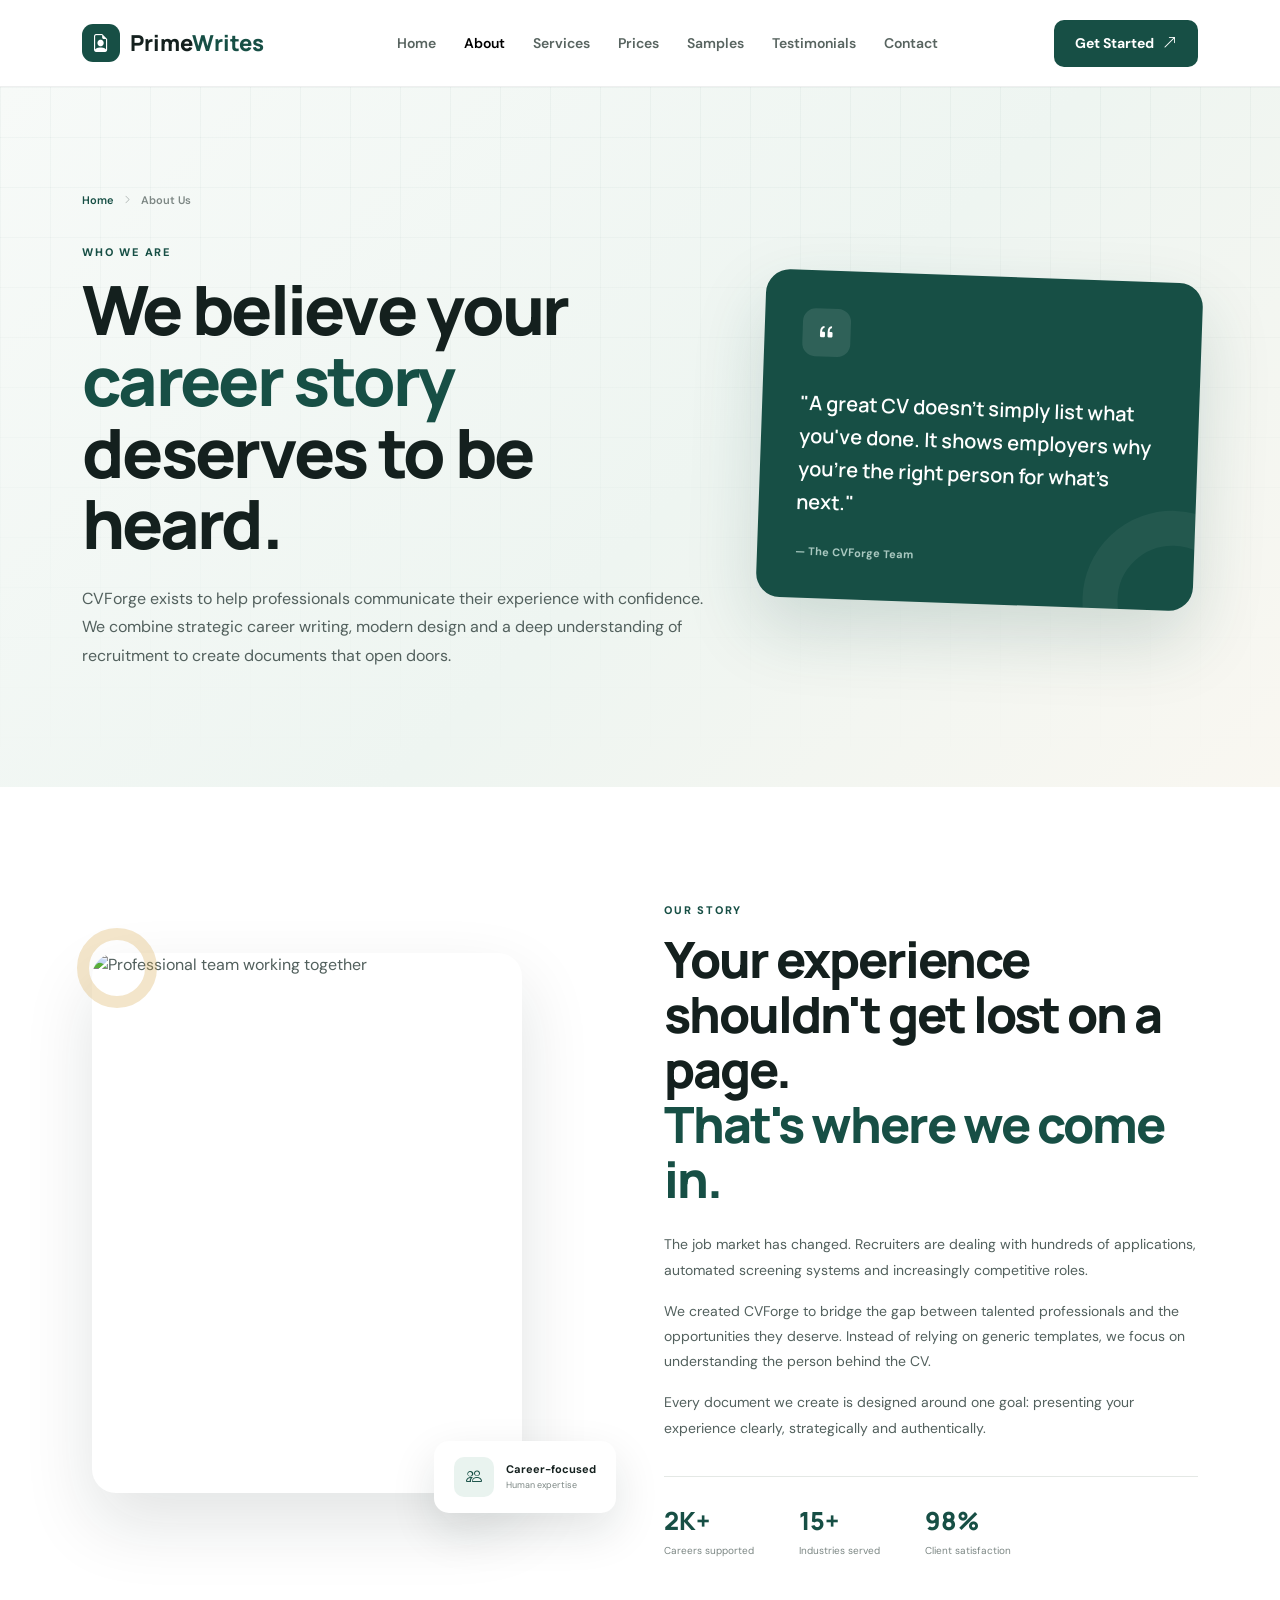
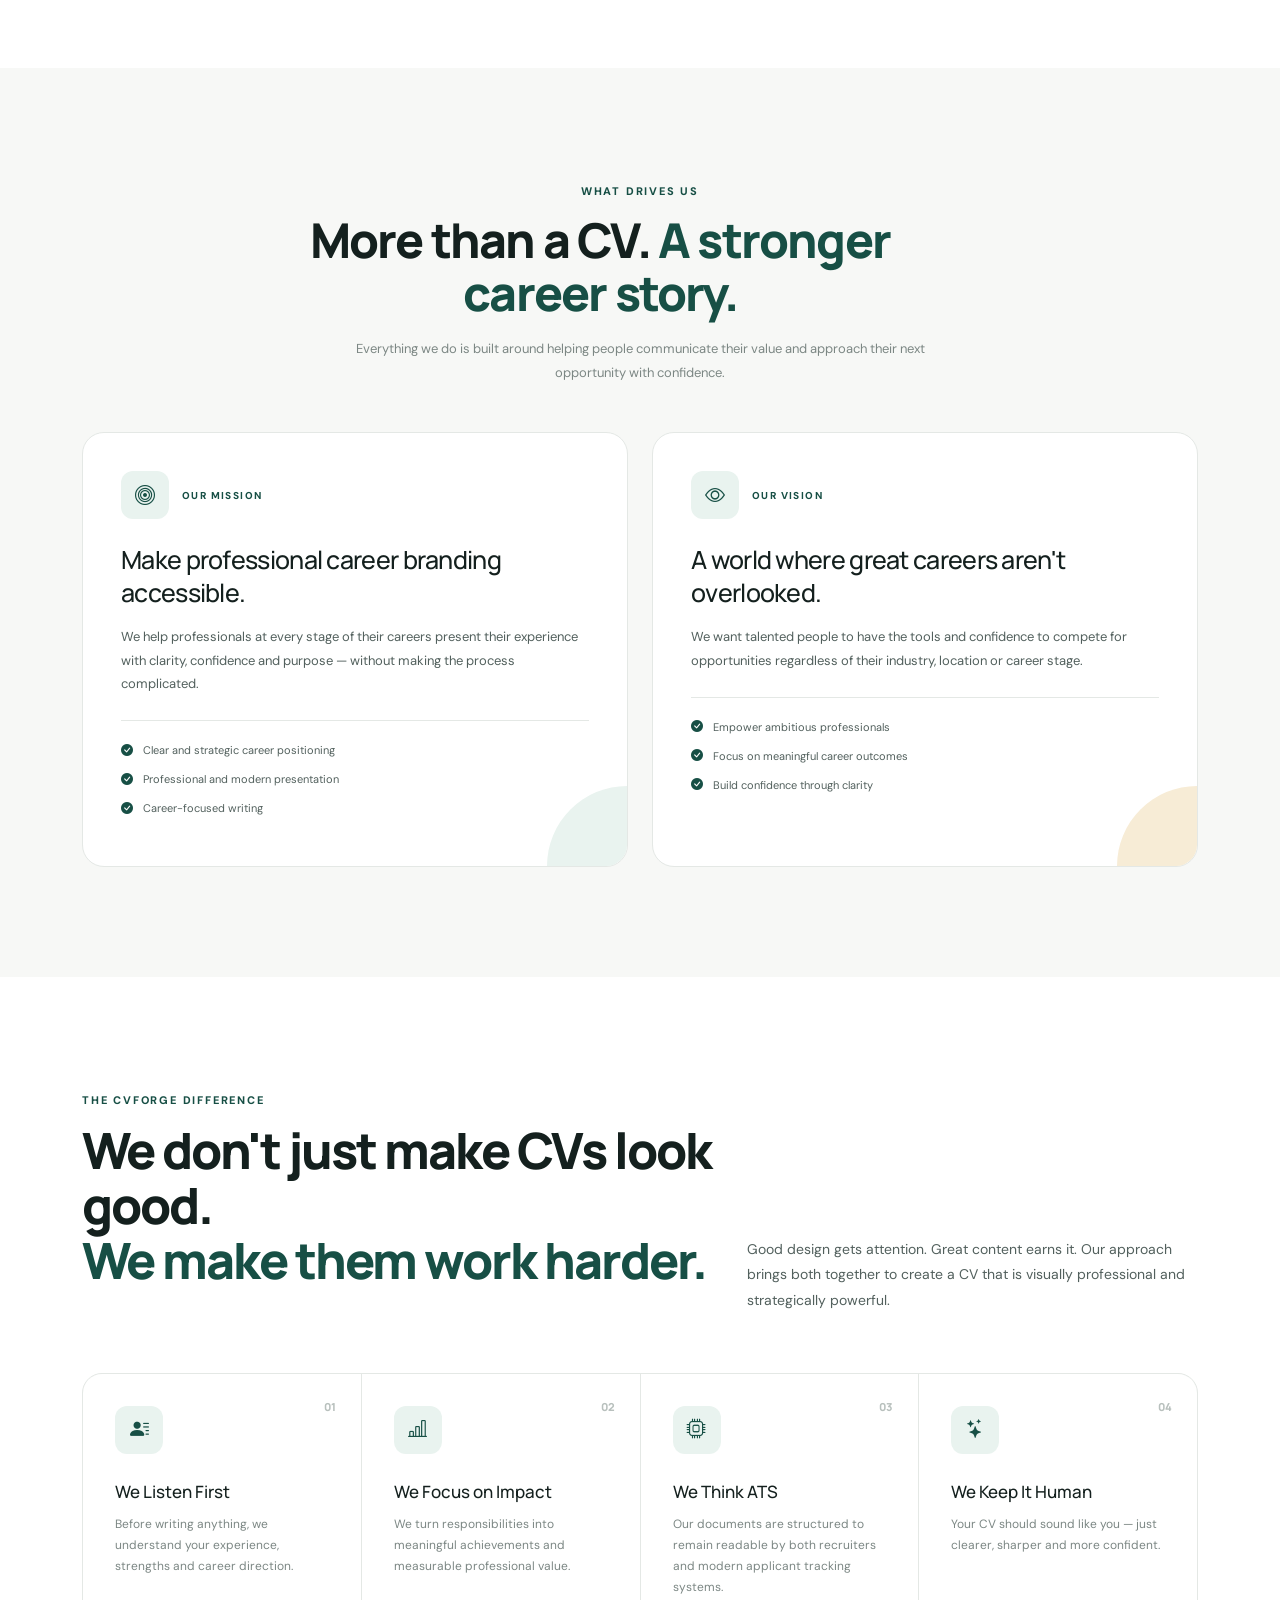
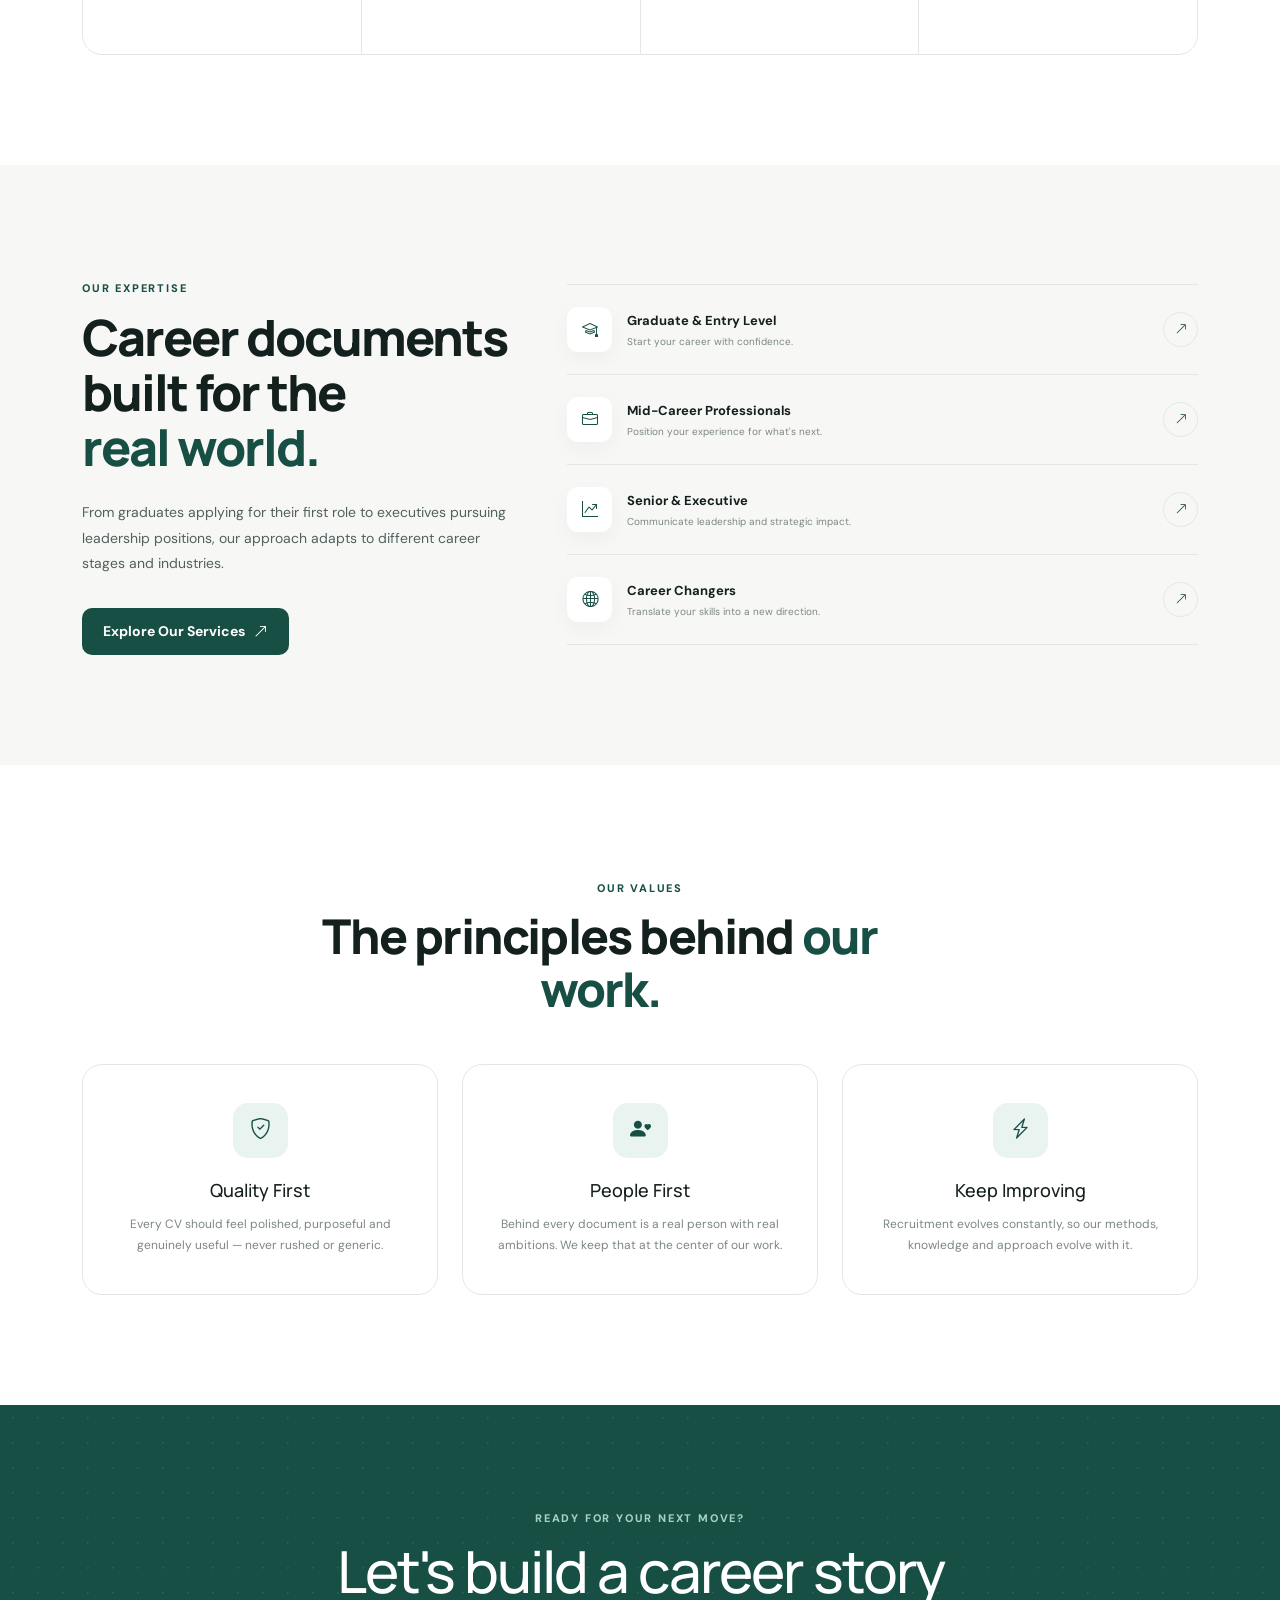
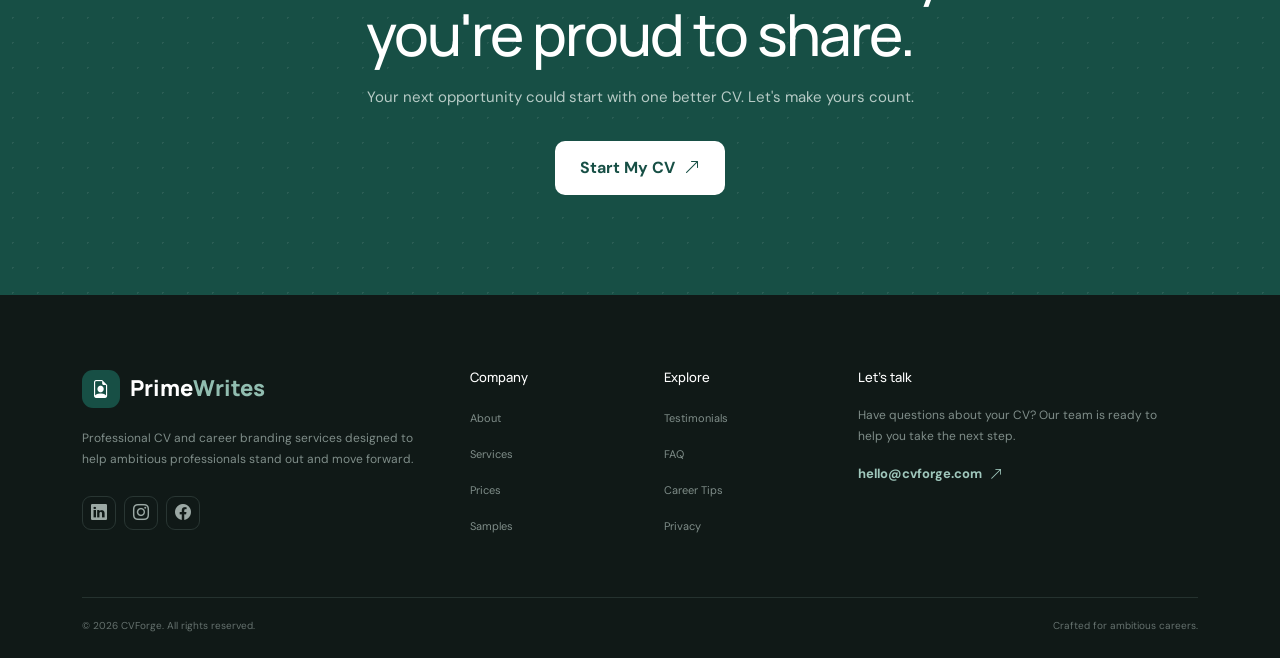
==== about.html @ a9f9e6a2 "complete" ====
<!DOCTYPE html>
<html lang="en">
<head>
    <meta charset="UTF-8">
    <meta name="viewport" content="width=device-width, initial-scale=1.0">

    <title>About Us | PrimeWrites</title>

    <!-- Google Fonts -->
    <link rel="preconnect" href="https://fonts.googleapis.com">
    <link rel="preconnect" href="https://fonts.gstatic.com" crossorigin>

    <link
        href="https://fonts.googleapis.com/css2?family=DM+Sans:wght@400;500;600;700&family=Manrope:wght@400;500;600;700;800&display=swap"
        rel="stylesheet"
    >

    <!-- Bootstrap -->
    <link
        href="https://cdn.jsdelivr.net/npm/bootstrap@5.3.3/dist/css/bootstrap.min.css"
        rel="stylesheet"
    >

    <!-- Bootstrap Icons -->
    <link
        rel="stylesheet"
        href="https://cdn.jsdelivr.net/npm/bootstrap-icons@1.11.3/font/bootstrap-icons.min.css"
    >

    <!-- Main CSS -->
    <link rel="stylesheet" href="css/style.css">
</head>

<body>


<!-- =====================================================
     NAVBAR
===================================================== -->

<nav class="navbar navbar-expand-lg main-navbar">

    <div class="container">

        <a class="navbar-brand" href="index.html">

            <span class="brand-mark">
                <i class="bi bi-file-earmark-person"></i>
            </span>

            <span>
                Prime<span class="brand-highlight">Writes</span>
            </span>

        </a>


        <button
            class="navbar-toggler"
            type="button"
            data-bs-toggle="collapse"
            data-bs-target="#mainNavbar"
            aria-controls="mainNavbar"
            aria-expanded="false"
            aria-label="Toggle navigation"
        >
            <span class="navbar-toggler-icon"></span>
        </button>


        <div class="collapse navbar-collapse" id="mainNavbar">

            <ul class="navbar-nav mx-auto mb-3 mb-lg-0">

                <li class="nav-item">
                    <a class="nav-link" href="index.html">
                        Home
                    </a>
                </li>

                <li class="nav-item">
                    <a class="nav-link active" href="about.html">
                        About
                    </a>
                </li>

                <li class="nav-item">
                    <a class="nav-link" href="services.html">
                        Services
                    </a>
                </li>

                <li class="nav-item">
                    <a class="nav-link" href="prices.html">
                        Prices
                    </a>
                </li>

                <li class="nav-item">
                    <a class="nav-link" href="samples.html">
                        Samples
                    </a>
                </li>

                <li class="nav-item">
                    <a class="nav-link" href="testimonials.html">
                        Testimonials
                    </a>
                </li>

                <li class="nav-item">
                    <a class="nav-link" href="contact.html">
                        Contact
                    </a>
                </li>

            </ul>


            <a href="contact.html" class="btn btn-primary-custom">

                Get Started

                <i class="bi bi-arrow-up-right"></i>

            </a>

        </div>

    </div>

</nav>


<!-- =====================================================
     ABOUT HERO
===================================================== -->

<section class="inner-hero about-hero">

    <div class="inner-hero-pattern"></div>

    <div class="container position-relative">

        <div class="row align-items-center g-5">

            <div class="col-lg-7">

                <div class="breadcrumb-custom">

                    <a href="index.html">
                        Home
                    </a>

                    <i class="bi bi-chevron-right"></i>

                    <span>
                        About Us
                    </span>

                </div>


                <span class="eyebrow">
                    WHO WE ARE
                </span>


                <h1>
                    We believe your
                    <span>career story</span>
                    deserves to be heard.
                </h1>


                <p>
                    CVForge exists to help professionals communicate their
                    experience with confidence. We combine strategic career
                    writing, modern design and a deep understanding of
                    recruitment to create documents that open doors.
                </p>

            </div>


            <div class="col-lg-5">

                <div class="about-hero-card">

                    <div class="about-hero-icon">

                        <i class="bi bi-quote"></i>

                    </div>

                    <p>
                        "A great CV doesn't simply list what you've done.
                        It shows employers why you're the right person
                        for what's next."
                    </p>

                    <div class="about-signature">
                        — The CVForge Team
                    </div>

                </div>

            </div>

        </div>

    </div>

</section>


<!-- =====================================================
     OUR STORY
===================================================== -->

<section class="section-padding story-section">

    <div class="container">

        <div class="row align-items-center g-5">

            <div class="col-lg-6">

                <div class="story-visual">

                    <div class="story-main-image">

                        <img
                            src="https://images.unsplash.com/photo-1521737711867-e3b97375f902?auto=format&fit=crop&w=1000&q=85"
                            alt="Professional team working together"
                        >

                    </div>


                    <div class="story-floating-card">

                        <div class="story-floating-icon">

                            <i class="bi bi-people"></i>

                        </div>

                        <div>

                            <strong>
                                Career-focused
                            </strong>

                            <span>
                                Human expertise
                            </span>

                        </div>

                    </div>


                    <div class="story-decoration"></div>

                </div>

            </div>


            <div class="col-lg-6">

                <span class="eyebrow">
                    OUR STORY
                </span>


                <h2 class="about-section-title">

                    Your experience shouldn't
                    get lost on a page.

                    <span>
                        That's where we come in.
                    </span>

                </h2>


                <p class="about-text">

                    The job market has changed. Recruiters are dealing with
                    hundreds of applications, automated screening systems
                    and increasingly competitive roles.

                </p>


                <p class="about-text">

                    We created CVForge to bridge the gap between talented
                    professionals and the opportunities they deserve.
                    Instead of relying on generic templates, we focus on
                    understanding the person behind the CV.

                </p>


                <p class="about-text">

                    Every document we create is designed around one goal:
                    presenting your experience clearly, strategically and
                    authentically.

                </p>


                <div class="story-stats">

                    <div>

                        <strong>
                            2K+
                        </strong>

                        <span>
                            Careers supported
                        </span>

                    </div>


                    <div>

                        <strong>
                            15+
                        </strong>

                        <span>
                            Industries served
                        </span>

                    </div>


                    <div>

                        <strong>
                            98%
                        </strong>

                        <span>
                            Client satisfaction
                        </span>

                    </div>

                </div>

            </div>

        </div>

    </div>

</section>


<!-- =====================================================
     MISSION / VISION
===================================================== -->

<section class="section-padding mission-section">

    <div class="container">

        <div class="text-center section-heading-centered">

            <span class="eyebrow">
                WHAT DRIVES US
            </span>

            <h2>

                More than a CV.
                <span>
                    A stronger career story.
                </span>

            </h2>

            <p>

                Everything we do is built around helping people communicate
                their value and approach their next opportunity with confidence.

            </p>

        </div>


        <div class="row g-4 mt-4">

            <div class="col-lg-6">

                <div class="mission-card">

                    <div class="mission-card-top">

                        <div class="mission-icon">
                            <i class="bi bi-bullseye"></i>
                        </div>

                        <span>
                            OUR MISSION
                        </span>

                    </div>


                    <h3>
                        Make professional career branding accessible.
                    </h3>


                    <p>

                        We help professionals at every stage of their careers
                        present their experience with clarity, confidence and
                        purpose — without making the process complicated.

                    </p>


                    <div class="mission-line"></div>


                    <div class="mission-point">

                        <i class="bi bi-check-circle-fill"></i>

                        <span>
                            Clear and strategic career positioning
                        </span>

                    </div>


                    <div class="mission-point">

                        <i class="bi bi-check-circle-fill"></i>

                        <span>
                            Professional and modern presentation
                        </span>

                    </div>


                    <div class="mission-point">

                        <i class="bi bi-check-circle-fill"></i>

                        <span>
                            Career-focused writing
                        </span>

                    </div>

                </div>

            </div>


            <div class="col-lg-6">

                <div class="mission-card vision-card">

                    <div class="mission-card-top">

                        <div class="mission-icon">
                            <i class="bi bi-eye"></i>
                        </div>

                        <span>
                            OUR VISION
                        </span>

                    </div>


                    <h3>
                        A world where great careers aren't overlooked.
                    </h3>


                    <p>

                        We want talented people to have the tools and confidence
                        to compete for opportunities regardless of their
                        industry, location or career stage.

                    </p>


                    <div class="mission-line"></div>


                    <div class="mission-point">

                        <i class="bi bi-check-circle-fill"></i>

                        <span>
                            Empower ambitious professionals
                        </span>

                    </div>


                    <div class="mission-point">

                        <i class="bi bi-check-circle-fill"></i>

                        <span>
                            Focus on meaningful career outcomes
                        </span>

                    </div>


                    <div class="mission-point">

                        <i class="bi bi-check-circle-fill"></i>

                        <span>
                            Build confidence through clarity
                        </span>

                    </div>

                </div>

            </div>

        </div>

    </div>

</section>


<!-- =====================================================
     WHAT MAKES US DIFFERENT
===================================================== -->

<section class="section-padding difference-section">

    <div class="container">

        <div class="row align-items-end g-4">

            <div class="col-lg-7">

                <span class="eyebrow">
                    THE CVFORGE DIFFERENCE
                </span>

                <h2 class="about-section-title">

                    We don't just make
                    CVs look good.

                    <span>
                        We make them work harder.
                    </span>

                </h2>

            </div>


            <div class="col-lg-5">

                <p class="about-text mb-0">

                    Good design gets attention. Great content earns it.
                    Our approach brings both together to create a CV that
                    is visually professional and strategically powerful.

                </p>

            </div>

        </div>


        <div class="difference-grid">

            <div class="difference-card">

                <div class="difference-number">
                    01
                </div>

                <div class="difference-icon">
                    <i class="bi bi-person-lines-fill"></i>
                </div>

                <h3>
                    We Listen First
                </h3>

                <p>
                    Before writing anything, we understand your experience,
                    strengths and career direction.
                </p>

            </div>


            <div class="difference-card">

                <div class="difference-number">
                    02
                </div>

                <div class="difference-icon">
                    <i class="bi bi-bar-chart-line"></i>
                </div>

                <h3>
                    We Focus on Impact
                </h3>

                <p>
                    We turn responsibilities into meaningful achievements
                    and measurable professional value.
                </p>

            </div>


            <div class="difference-card">

                <div class="difference-number">
                    03
                </div>

                <div class="difference-icon">
                    <i class="bi bi-cpu"></i>
                </div>

                <h3>
                    We Think ATS
                </h3>

                <p>
                    Our documents are structured to remain readable by both
                    recruiters and modern applicant tracking systems.
                </p>

            </div>


            <div class="difference-card">

                <div class="difference-number">
                    04
                </div>

                <div class="difference-icon">
                    <i class="bi bi-stars"></i>
                </div>

                <h3>
                    We Keep It Human
                </h3>

                <p>
                    Your CV should sound like you — just clearer, sharper
                    and more confident.
                </p>

            </div>

        </div>

    </div>

</section>


<!-- =====================================================
     EXPERTISE SECTION
===================================================== -->

<section class="section-padding expertise-section">

    <div class="container">

        <div class="row align-items-center g-5">

            <div class="col-lg-5">

                <span class="eyebrow">
                    OUR EXPERTISE
                </span>

                <h2 class="about-section-title">

                    Career documents
                    built for the
                    <span>
                        real world.
                    </span>

                </h2>

                <p class="about-text">

                    From graduates applying for their first role to executives
                    pursuing leadership positions, our approach adapts to
                    different career stages and industries.

                </p>

                <a
                    href="services.html"
                    class="btn btn-primary-custom mt-3"
                >

                    Explore Our Services

                    <i class="bi bi-arrow-up-right"></i>

                </a>

            </div>


            <div class="col-lg-7">

                <div class="expertise-list">

                    <div class="expertise-item">

                        <div class="expertise-left">

                            <span class="expertise-icon">
                                <i class="bi bi-mortarboard"></i>
                            </span>

                            <div>

                                <strong>
                                    Graduate & Entry Level
                                </strong>

                                <span>
                                    Start your career with confidence.
                                </span>

                            </div>

                        </div>

                        <span class="expertise-arrow">
                            <i class="bi bi-arrow-up-right"></i>
                        </span>

                    </div>


                    <div class="expertise-item">

                        <div class="expertise-left">

                            <span class="expertise-icon">
                                <i class="bi bi-briefcase"></i>
                            </span>

                            <div>

                                <strong>
                                    Mid-Career Professionals
                                </strong>

                                <span>
                                    Position your experience for what's next.
                                </span>

                            </div>

                        </div>

                        <span class="expertise-arrow">
                            <i class="bi bi-arrow-up-right"></i>
                        </span>

                    </div>


                    <div class="expertise-item">

                        <div class="expertise-left">

                            <span class="expertise-icon">
                                <i class="bi bi-graph-up-arrow"></i>
                            </span>

                            <div>

                                <strong>
                                    Senior & Executive
                                </strong>

                                <span>
                                    Communicate leadership and strategic impact.
                                </span>

                            </div>

                        </div>

                        <span class="expertise-arrow">
                            <i class="bi bi-arrow-up-right"></i>
                        </span>

                    </div>


                    <div class="expertise-item">

                        <div class="expertise-left">

                            <span class="expertise-icon">
                                <i class="bi bi-globe2"></i>
                            </span>

                            <div>

                                <strong>
                                    Career Changers
                                </strong>

                                <span>
                                    Translate your skills into a new direction.
                                </span>

                            </div>

                        </div>

                        <span class="expertise-arrow">
                            <i class="bi bi-arrow-up-right"></i>
                        </span>

                    </div>

                </div>

            </div>

        </div>

    </div>

</section>


<!-- =====================================================
     VALUES
===================================================== -->

<section class="section-padding values-section">

    <div class="container">

        <div class="text-center section-heading-centered">

            <span class="eyebrow">
                OUR VALUES
            </span>

            <h2>
                The principles behind
                <span>our work.</span>
            </h2>

        </div>


        <div class="row g-4 mt-4">

            <div class="col-md-4">

                <div class="value-card">

                    <div class="value-icon">
                        <i class="bi bi-shield-check"></i>
                    </div>

                    <h3>
                        Quality First
                    </h3>

                    <p>
                        Every CV should feel polished, purposeful and
                        genuinely useful — never rushed or generic.
                    </p>

                </div>

            </div>


            <div class="col-md-4">

                <div class="value-card">

                    <div class="value-icon">
                        <i class="bi bi-person-heart"></i>
                    </div>

                    <h3>
                        People First
                    </h3>

                    <p>
                        Behind every document is a real person with real
                        ambitions. We keep that at the center of our work.
                    </p>

                </div>

            </div>


            <div class="col-md-4">

                <div class="value-card">

                    <div class="value-icon">
                        <i class="bi bi-lightning-charge"></i>
                    </div>

                    <h3>
                        Keep Improving
                    </h3>

                    <p>
                        Recruitment evolves constantly, so our methods,
                        knowledge and approach evolve with it.
                    </p>

                </div>

            </div>

        </div>

    </div>

</section>


<!-- =====================================================
     CTA
===================================================== -->

<section class="cta-section">

    <div class="cta-pattern"></div>

    <div class="container position-relative">

        <div class="cta-content">

            <span class="eyebrow eyebrow-light">
                READY FOR YOUR NEXT MOVE?
            </span>

            <h2>
                Let's build a career story
                you're proud to share.
            </h2>

            <p>
                Your next opportunity could start with one better CV.
                Let's make yours count.
            </p>

            <a
                href="contact.html"
                class="btn btn-light-custom"
            >

                Start My CV

                <i class="bi bi-arrow-up-right"></i>

            </a>

        </div>

    </div>

</section>


<!-- =====================================================
     FOOTER
===================================================== -->

<footer class="footer">

    <div class="container">

        <div class="row g-5">

            <div class="col-lg-4">

                <a class="footer-brand" href="index.html">

                    <span class="brand-mark">
                        <i class="bi bi-file-earmark-person"></i>
                    </span>

                    Prime<span>Writes</span>

                </a>


                <p class="footer-description">

                    Professional CV and career branding services designed
                    to help ambitious professionals stand out and move
                    forward.

                </p>


                <div class="social-links">

                    <a href="#">
                        <i class="bi bi-linkedin"></i>
                    </a>

                    <a href="#">
                        <i class="bi bi-instagram"></i>
                    </a>

                    <a href="#">
                        <i class="bi bi-facebook"></i>
                    </a>

                </div>

            </div>


            <div class="col-6 col-lg-2">

                <h4>
                    Company
                </h4>

                <ul>

                    <li>
                        <a href="about.html">
                            About
                        </a>
                    </li>

                    <li>
                        <a href="services.html">
                            Services
                        </a>
                    </li>

                    <li>
                        <a href="prices.html">
                            Prices
                        </a>
                    </li>

                    <li>
                        <a href="samples.html">
                            Samples
                        </a>
                    </li>

                </ul>

            </div>


            <div class="col-6 col-lg-2">

                <h4>
                    Explore
                </h4>

                <ul>

                    <li>
                        <a href="testimonials.html">
                            Testimonials
                        </a>
                    </li>

                    <li>
                        <a href="#">
                            FAQ
                        </a>
                    </li>

                    <li>
                        <a href="#">
                            Career Tips
                        </a>
                    </li>

                    <li>
                        <a href="#">
                            Privacy
                        </a>
                    </li>

                </ul>

            </div>


            <div class="col-lg-4">

                <h4>
                    Let's talk
                </h4>

                <p class="footer-contact-text">

                    Have questions about your CV? Our team is ready
                    to help you take the next step.

                </p>


                <a
                    href="mailto:hello@cvforge.com"
                    class="footer-email"
                >

                    hello@cvforge.com

                    <i class="bi bi-arrow-up-right"></i>

                </a>

            </div>

        </div>


        <div class="footer-bottom">

            <span>
                © 2026 CVForge. All rights reserved.
            </span>

            <span>
                Crafted for ambitious careers.
            </span>

        </div>

    </div>

</footer>


<!-- Bootstrap JS -->

<script
    src="https://cdn.jsdelivr.net/npm/bootstrap@5.3.3/dist/js/bootstrap.bundle.min.js">
</script>

</body>
</html>
---- css/style.css ----
/* =====================================================
   ROOT
===================================================== */

:root {
    --primary: #174f45;
    --primary-dark: #103b34;
    --primary-light: #e9f3ef;

    --accent: #d8a94f;
    --accent-light: #f7ecd6;

    --dark: #14201e;
    --text: #52605d;
    --muted: #7c8784;

    --light: #f7f8f6;
    --white: #ffffff;

    --border: #e4e8e5;

    --radius: 18px;
    --radius-lg: 28px;

    --shadow:
        0 20px 60px rgba(20, 32, 30, 0.08);
}


/* =====================================================
   GLOBAL
===================================================== */

* {
    margin: 0;
    padding: 0;
    box-sizing: border-box;
}

html {
    scroll-behavior: smooth;
}

body {
    font-family: "DM Sans", sans-serif;
    color: var(--text);
    background: var(--white);
    overflow-x: hidden;
}

h1,
h2,
h3,
h4,
h5,
h6 {
    font-family: "Manrope", sans-serif;
    color: var(--dark);
}

a {
    text-decoration: none;
}

img {
    max-width: 100%;
    display: block;
}

.section-padding {
    padding: 110px 0;
}


/* =====================================================
   NAVBAR
===================================================== */

.main-navbar {
    background: rgba(255, 255, 255, 0.94);
    backdrop-filter: blur(15px);
    border-bottom: 1px solid rgba(20, 32, 30, 0.07);
    padding: 19px 0;
    position: relative;
    z-index: 100;
}

.navbar-brand,
.footer-brand {
    display: flex;
    align-items: center;
    gap: 0px;
    font-family: "Manrope", sans-serif;
    font-size: 22px;
    font-weight: 800;
    color: var(--dark);
}

.brand-mark {
    width: 38px;
    height: 38px;
    border-radius: 11px;
    background: var(--primary);
    color: white;
    margin-right: 10px;
    display: inline-flex;
    align-items: center;
    justify-content: center;

    font-size: 18px;
}

.brand-highlight {
    color: var(--primary);
}

.navbar-nav {
    gap: 4px;
}

.nav-link {
    color: #586460;
    font-size: 14px;
    font-weight: 600;
    padding: 9px 12px !important;
    transition: 0.25s ease;
}

.nav-link:hover,
.nav-link.active {
    color: var(--primary);
}


/* =====================================================
   BUTTONS
===================================================== */

.btn-primary-custom {
    border: 0;
    background: var(--primary);
    color: white;

    padding: 13px 21px;
    border-radius: 10px;

    font-size: 14px;
    font-weight: 700;

    display: inline-flex;
    align-items: center;
    gap: 9px;

    transition: 0.3s ease;
}

.btn-primary-custom:hover {
    background: var(--primary-dark);
    color: white;
    transform: translateY(-2px);
    box-shadow: 0 10px 25px rgba(23, 79, 69, 0.18);
}

.btn-outline-custom {
    border: 1px solid #d7dedb;
    background: white;
    color: var(--dark);

    padding: 13px 21px;
    border-radius: 10px;

    font-size: 14px;
    font-weight: 700;

    display: inline-flex;
    align-items: center;
    gap: 9px;

    transition: 0.3s ease;
}

.btn-outline-custom:hover {
    border-color: var(--primary);
    color: var(--primary);
    transform: translateY(-2px);
}

.btn-light-custom {
    background: white;
    color: var(--primary);

    border-radius: 10px;
    padding: 14px 24px;

    font-weight: 700;

    display: inline-flex;
    align-items: center;
    gap: 9px;

    transition: 0.3s ease;
}

.btn-light-custom:hover {
    background: var(--accent-light);
    color: var(--primary);
    transform: translateY(-2px);
}


/* =====================================================
   HERO
===================================================== */

.hero-section {
    position: relative;
    overflow: hidden;
    background:
        linear-gradient(
            135deg,
            #f7faf8 0%,
            #eef5f1 55%,
            #f9f7f1 100%
        );

    padding: 105px 0 120px;
}

.hero-grid {
    position: absolute;
    inset: 0;

    background-image:
        linear-gradient(
            rgba(23, 79, 69, 0.035) 1px,
            transparent 1px
        ),
        linear-gradient(
            90deg,
            rgba(23, 79, 69, 0.035) 1px,
            transparent 1px
        );

    background-size: 50px 50px;

    mask-image: linear-gradient(
        to bottom,
        black,
        transparent
    );
}

.hero-badge {
    display: inline-flex;
    align-items: center;
    gap: 9px;

    padding: 8px 13px;

    background: rgba(255,255,255,0.75);
    border: 1px solid rgba(23,79,69,0.1);

    border-radius: 50px;

    color: var(--primary);

    font-size: 12px;
    font-weight: 700;

    margin-bottom: 24px;
}

.badge-dot {
    width: 7px;
    height: 7px;
    background: #43a47d;
    border-radius: 50%;
    box-shadow: 0 0 0 4px rgba(67,164,125,0.12);
}

.hero-title {
    max-width: 650px;

    font-size: clamp(44px, 5.3vw, 72px);
    line-height: 1.04;

    letter-spacing: -3px;

    font-weight: 800;

    margin-bottom: 25px;
}

.hero-title span {
    color: var(--primary);
    display: block;
}

.hero-description {
    max-width: 590px;

    font-size: 17px;
    line-height: 1.75;

    color: var(--text);

    margin-bottom: 30px;
}

.hero-buttons {
    display: flex;
    flex-wrap: wrap;
    gap: 12px;
}

.hero-trust {
    display: flex;
    align-items: center;
    gap: 15px;

    margin-top: 35px;
}

.avatar-stack {
    display: flex;
}

.avatar {
    width: 34px;
    height: 34px;

    border: 2px solid white;
    border-radius: 50%;

    overflow: hidden;

    margin-left: -8px;
}

.avatar:first-child {
    margin-left: 0;
}

.avatar img {
    width: 100%;
    height: 100%;
    object-fit: cover;
}

.avatar-more {
    display: flex;
    align-items: center;
    justify-content: center;

    background: var(--primary);
    color: white;

    font-size: 9px;
    font-weight: 700;
}

.trust-content {
    display: flex;
    flex-direction: column;
    gap: 2px;
}

.stars {
    color: var(--accent);
    letter-spacing: 2px;
    font-size: 13px;
}

.trust-content span {
    font-size: 11px;
    color: var(--muted);
}


/* =====================================================
   HERO CV
===================================================== */

.hero-visual {
    position: relative;
    min-height: 560px;

    display: flex;
    align-items: center;
    justify-content: center;
}

.resume-card {
    position: relative;
    z-index: 3;

    width: min(430px, 85%);
    min-height: 530px;

    background: white;

    padding: 35px;

    box-shadow:
        0 35px 80px rgba(20, 32, 30, 0.16);

    transform: rotate(2deg);

    border-radius: 5px;

    animation: resumeFloat 5s ease-in-out infinite;
}

@keyframes resumeFloat {

    0%,
    100% {
        transform: rotate(2deg) translateY(0);
    }

    50% {
        transform: rotate(2deg) translateY(-10px);
    }

}

.resume-top {
    display: flex;
    justify-content: space-between;
    align-items: flex-start;
}

.resume-name {
    font-family: "Manrope";
    font-weight: 800;
    font-size: 22px;
    color: var(--dark);
}

.resume-role {
    font-size: 9px;
    letter-spacing: 2px;
    color: var(--primary);
    font-weight: 700;
    margin-top: 4px;
}

.resume-photo {
    width: 62px;
    height: 62px;
    border-radius: 4px;
    overflow: hidden;
}

.resume-photo img {
    width: 100%;
    height: 100%;
    object-fit: cover;
}

.resume-contact {
    margin-top: 14px;
    font-size: 7px;
    color: #89918f;
}

.resume-divider {
    height: 1px;
    background: #e7e9e7;
    margin: 20px 0;
}

.resume-body {
    display: grid;
    grid-template-columns: 100px 1fr;
    gap: 25px;
}

.resume-heading {
    font-size: 8px;
    font-weight: 800;
    color: var(--primary);
    letter-spacing: 1px;
    margin-bottom: 10px;
}

.resume-line,
.resume-text {
    height: 5px;
    background: #e9ecea;
    margin-bottom: 7px;
    border-radius: 10px;
}

.resume-line.short,
.resume-text.short {
    width: 65%;
}

.skill-bar {
    height: 4px;
    background: #edf0ee;
    margin-bottom: 10px;
}

.skill-bar span {
    display: block;
    height: 100%;
    background: var(--primary);
}

.experience-item {
    display: flex;
    flex-direction: column;
    gap: 2px;
    margin-bottom: 10px;
}

.experience-item strong {
    font-size: 8px;
    color: var(--dark);
}

.experience-item span {
    font-size: 6px;
    color: #9ba19f;
}

.cv-shadow {
    position: absolute;
    width: 370px;
    height: 480px;
    background: rgba(23, 79, 69, 0.08);
    transform: rotate(-6deg);
    border-radius: 5px;
}


/* =====================================================
   FLOATING CARDS
===================================================== */

.floating-card {
    position: absolute;
    z-index: 5;

    background: rgba(255,255,255,0.94);
    backdrop-filter: blur(15px);

    border: 1px solid rgba(255,255,255,0.8);

    box-shadow:
        0 15px 40px rgba(20,32,30,0.12);

    border-radius: 14px;

    padding: 12px 15px;

    display: flex;
    align-items: center;
    gap: 10px;

    animation: cardFloat 4s ease-in-out infinite;
}

@keyframes cardFloat {

    0%,
    100% {
        transform: translateY(0);
    }

    50% {
        transform: translateY(-8px);
    }

}

.floating-card strong {
    display: block;
    font-size: 11px;
    color: var(--dark);
}

.floating-card small {
    display: block;
    font-size: 9px;
    color: var(--muted);
    margin-top: 2px;
}

.floating-icon {
    width: 35px;
    height: 35px;

    border-radius: 10px;

    background: var(--primary-light);
    color: var(--primary);

    display: flex;
    align-items: center;
    justify-content: center;
}

.floating-card-one {
    top: 65px;
    left: 0;
}

.floating-card-two {
    right: 0;
    bottom: 70px;
    animation-delay: 1s;
}

.score-circle {
    width: 38px;
    height: 38px;

    border-radius: 50%;

    background: var(--primary);
    color: white;

    display: flex;
    align-items: center;
    justify-content: center;

    font-size: 11px;
    font-weight: 800;
}


/* =====================================================
   TRUST SECTION
===================================================== */

.trust-section {
    padding: 30px 0;

    background: var(--dark);
    color: white;
}

.trust-label {
    color: #9daaa7;
    font-size: 13px;
    font-weight: 600;
}

.stats-row {
    display: flex;
    justify-content: flex-end;
    gap: 55px;
}

.stat-item {
    display: flex;
    flex-direction: column;
    gap: 3px;
}

.stat-item strong {
    font-family: "Manrope";
    font-size: 21px;
    color: white;
}

.stat-item span {
    font-size: 10px;
    color: #899793;
}


/* =====================================================
   SECTION HEADINGS
===================================================== */

.eyebrow {
    display: inline-block;

    color: var(--primary);

    font-size: 11px;
    font-weight: 800;

    letter-spacing: 1.8px;

    margin-bottom: 14px;
}

.section-heading {
    display: flex;
    justify-content: space-between;
    align-items: end;

    gap: 40px;
}

.section-heading h2,
.section-heading-centered h2 {
    max-width: 620px;

    font-size: clamp(32px, 4vw, 48px);
    line-height: 1.1;

    letter-spacing: -1.8px;

    font-weight: 800;

    margin: 0;
}

.section-heading h2 span,
.section-heading-centered h2 span {
    color: var(--primary);
}

.section-heading > p {
    max-width: 430px;

    font-size: 14px;
    line-height: 1.7;

    margin: 0;
}

.section-heading-centered {
    max-width: 700px;
    margin: auto;
}

.section-heading-centered p {
    max-width: 520px;
    margin: 18px auto 0;

    font-size: 14px;
    line-height: 1.7;
}


/* =====================================================
   SERVICES
===================================================== */

.services-section {
    background: white;
}

.service-card {
    height: 100%;

    position: relative;

    padding: 28px;

    border: 1px solid var(--border);
    border-radius: var(--radius);

    background: white;

    transition: 0.35s ease;

    overflow: hidden;
}

.service-card:hover {
    transform: translateY(-7px);

    border-color: rgba(23,79,69,0.18);

    box-shadow: var(--shadow);
}

.service-icon {
    width: 48px;
    height: 48px;

    display: flex;
    align-items: center;
    justify-content: center;

    background: var(--primary-light);
    color: var(--primary);

    border-radius: 13px;

    font-size: 20px;

    margin-bottom: 25px;
}

.service-number {
    position: absolute;
    top: 25px;
    right: 25px;

    font-family: "Manrope";
    font-size: 11px;
    font-weight: 800;

    color: #b6bfbc;
}

.service-card h3 {
    font-size: 18px;
    margin-bottom: 12px;
}

.service-card p {
    font-size: 13px;
    line-height: 1.7;

    color: var(--text);

    margin-bottom: 25px;
}

.service-card a,
.text-link {
    display: inline-flex;
    align-items: center;
    gap: 7px;

    color: var(--primary);

    font-size: 12px;
    font-weight: 800;

    transition: 0.25s ease;
}

.service-card a:hover,
.text-link:hover {
    gap: 11px;
}


/* =====================================================
   WHY SECTION
===================================================== */

.why-section {
    background: var(--light);
}

.why-visual {
    position: relative;
    padding: 30px;
}

.why-image-card {
    width: 85%;

    overflow: hidden;

    border-radius: var(--radius-lg);

    box-shadow: 0 30px 60px rgba(20,32,30,0.12);
}

.why-image-card img {
    width: 100%;
    height: 500px;
    object-fit: cover;
}

.experience-card {
    position: absolute;
    right: 0;
    bottom: 20px;

    background: white;

    padding: 22px;

    border-radius: 17px;

    box-shadow: var(--shadow);

    display: flex;
    align-items: center;
    gap: 13px;
}

.experience-card span {
    font-family: "Manrope";
    font-size: 30px;
    font-weight: 800;
    color: var(--primary);
}

.experience-card small {
    font-size: 10px;
    line-height: 1.5;
    color: var(--muted);
}

.circle-decoration {
    position: absolute;

    width: 100px;
    height: 100px;

    border: 15px solid var(--accent);

    border-radius: 50%;

    top: 0;
    right: 15px;

    opacity: 0.25;
}

.section-title {
    max-width: 600px;

    font-size: clamp(32px, 4vw, 48px);
    line-height: 1.1;

    letter-spacing: -1.8px;

    font-weight: 800;

    margin-bottom: 20px;
}

.section-title span {
    color: var(--primary);
}

.section-description {
    max-width: 570px;

    font-size: 14px;
    line-height: 1.8;

    margin-bottom: 30px;
}

.benefit-list {
    display: flex;
    flex-direction: column;
    gap: 20px;
}

.benefit-item {
    display: flex;
    gap: 15px;
}

.benefit-icon {
    flex-shrink: 0;

    width: 42px;
    height: 42px;

    display: flex;
    align-items: center;
    justify-content: center;

    background: white;

    color: var(--primary);

    border-radius: 11px;

    box-shadow: 0 8px 20px rgba(20,32,30,0.05);
}

.benefit-item h4 {
    font-size: 15px;
    margin-bottom: 5px;
}

.benefit-item p {
    font-size: 12px;
    line-height: 1.6;

    margin: 0;

    color: var(--muted);
}


/* =====================================================
   PROCESS
===================================================== */

.process-section {
    background: white;
}

.process-card {
    position: relative;

    padding: 30px;

    height: 100%;

    border-top: 1px solid var(--border);

    transition: 0.3s ease;
}

.process-card:hover {
    border-color: var(--primary);
    transform: translateY(-4px);
}

.process-number {
    font-family: "Manrope";
    font-size: 12px;
    font-weight: 800;

    color: var(--accent);

    margin-bottom: 25px;
}

.process-icon {
    width: 50px;
    height: 50px;

    display: flex;
    align-items: center;
    justify-content: center;

    background: var(--primary-light);
    color: var(--primary);

    border-radius: 13px;

    margin-bottom: 22px;

    font-size: 19px;
}

.process-card h3 {
    font-size: 17px;
    margin-bottom: 10px;
}

.process-card p {
    font-size: 12px;
    line-height: 1.7;
    color: var(--muted);
}


/* =====================================================
   SAMPLES
===================================================== */

.samples-section {
    background: var(--light);
}

.sample-card {
    background: white;

    border: 1px solid var(--border);

    border-radius: var(--radius);

    overflow: hidden;

    transition: 0.35s ease;
}

.sample-card:hover {
    transform: translateY(-7px);
    box-shadow: var(--shadow);
}

.sample-image {
    height: 330px;

    background:
        linear-gradient(
            135deg,
            #eaf1ee,
            #f8f7f2
        );

    display: flex;
    align-items: end;
    justify-content: center;

    padding: 30px 30px 0;

    overflow: hidden;
}

.sample-dark {
    background:
        linear-gradient(
            135deg,
            #dfe8e4,
            #f0ece3
        );
}

.mini-resume {
    width: 220px;
    height: 285px;

    background: white;

    padding: 18px;

    box-shadow: 0 15px 30px rgba(20,32,30,0.13);

    transform: translateY(30px);
}

.mini-header {
    height: 30px;
    width: 100%;

    background: var(--primary);

    margin-bottom: 17px;
}

.mini-header.blue {
    background: #314e64;
}

.mini-columns {
    display: grid;
    grid-template-columns: 55px 1fr;
    gap: 14px;
}

.mini-side span,
.mini-content span {
    display: block;

    height: 4px;

    background: #e5e9e7;

    margin-bottom: 7px;
}

.mini-side span {
    background: #d9e5e0;
}

.mini-content b {
    display: block;

    width: 55%;
    height: 6px;

    background: var(--dark);

    margin-bottom: 10px;
}

.mini-content b:nth-of-type(2) {
    margin-top: 20px;
}

.mini-resume.modern {
    padding: 0;
}

.mini-modern-top {
    height: 65px;
    background: var(--dark);
}

.mini-modern-content {
    padding: 18px;
}

.mini-modern-content b {
    display: block;

    width: 60%;
    height: 7px;

    background: var(--primary);

    margin-bottom: 12px;
}

.mini-modern-content span {
    display: block;

    width: 90%;
    height: 4px;

    background: #e5e8e7;

    margin-bottom: 7px;
}

.mini-modern-grid {
    display: grid;
    grid-template-columns: 1fr 1fr;
    gap: 8px;

    margin-top: 25px;
}

.mini-modern-grid i {
    height: 65px;
    background: #edf2ef;
}

.sample-info {
    padding: 20px 22px 23px;
}

.sample-info span {
    color: var(--primary);

    font-size: 10px;
    font-weight: 800;

    text-transform: uppercase;
    letter-spacing: 1px;
}

.sample-info h3 {
    font-size: 17px;
    margin: 6px 0 0;
}


/* =====================================================
   TESTIMONIALS
===================================================== */

.testimonial-section {
    background: white;
}

.testimonial-card {
    height: 100%;

    padding: 30px;

    border: 1px solid var(--border);
    border-radius: var(--radius);

    background: white;

    transition: 0.3s ease;
}

.testimonial-card:hover {
    transform: translateY(-5px);
    box-shadow: var(--shadow);
}

.featured-testimonial {
    background: var(--primary);
    border-color: var(--primary);
}

.featured-testimonial p,
.featured-testimonial .client-info strong {
    color: white;
}

.featured-testimonial .client-info span {
    color: #aabbb7;
}

.testimonial-stars {
    color: var(--accent);
    letter-spacing: 2px;
    font-size: 13px;

    margin-bottom: 22px;
}

.testimonial-card > p {
    font-family: "Manrope";

    font-size: 15px;
    line-height: 1.7;

    color: var(--dark);

    margin-bottom: 30px;
}

.client-info {
    display: flex;
    align-items: center;
    gap: 12px;
}

.client-info img {
    width: 42px;
    height: 42px;

    border-radius: 50%;

    object-fit: cover;
}

.client-info strong {
    display: block;

    color: var(--dark);

    font-size: 12px;
}

.client-info span {
    display: block;

    font-size: 10px;
    color: var(--muted);

    margin-top: 2px;
}


/* =====================================================
   CTA
===================================================== */

.cta-section {
    position: relative;
    overflow: hidden;

    padding: 100px 0;

    background: var(--primary);

    color: white;
}

.cta-pattern {
    position: absolute;
    inset: 0;

    opacity: 0.08;

    background-image:
        radial-gradient(
            white 1px,
            transparent 1px
        );

    background-size: 25px 25px;
}

.cta-content {
    max-width: 760px;
    margin: auto;

    text-align: center;
}

.eyebrow-light {
    color: #a9d0c4;
}

.cta-content h2 {
    color: white;

    font-size: clamp(35px, 5vw, 58px);

    line-height: 1.08;

    letter-spacing: -2px;

    margin-bottom: 20px;
}

.cta-content p {
    max-width: 550px;

    margin: 0 auto 30px;

    color: #b7cbc6;

    font-size: 15px;
    line-height: 1.7;
}


/* =====================================================
   FOOTER
===================================================== */

.footer {
    padding: 75px 0 25px;

    background: #101917;

    color: #8f9b98;
}

.footer-brand {
    color: white;
    margin-bottom: 20px;
}

.footer-brand span:last-child {
    color: #91bdb0;
}

.footer-description {
    max-width: 360px;

    font-size: 12px;
    line-height: 1.8;

    color: #7f8d89;

    margin-bottom: 25px;
}

.social-links {
    display: flex;
    gap: 8px;
}

.social-links a {
    width: 34px;
    height: 34px;

    border: 1px solid #293633;

    border-radius: 9px;

    display: flex;
    align-items: center;
    justify-content: center;

    color: #9ba8a4;

    transition: 0.25s ease;
}

.social-links a:hover {
    background: var(--primary);
    border-color: var(--primary);
    color: white;
}

.footer h4 {
    color: white;

    font-size: 13px;

    margin-bottom: 20px;
}

.footer ul {
    list-style: none;
    padding: 0;
    margin: 0;

    display: flex;
    flex-direction: column;
    gap: 12px;
}

.footer ul a {
    color: #7f8d89;
    font-size: 11px;

    transition: 0.25s ease;
}

.footer ul a:hover {
    color: white;
}

.footer-contact-text {
    max-width: 300px;

    font-size: 12px;
    line-height: 1.7;

    color: #7f8d89;

    margin-bottom: 15px;
}

.footer-email {
    color: #9fc7bc;

    font-size: 13px;
    font-weight: 700;

    display: inline-flex;
    gap: 8px;
}

.footer-bottom {
    display: flex;
    justify-content: space-between;

    border-top: 1px solid #25322f;

    margin-top: 60px;
    padding-top: 20px;

    font-size: 10px;
    color: #65716e;
}


/* =====================================================
   RESPONSIVE
===================================================== */

@media (max-width: 1199px) {

    .navbar-nav {
        gap: 0;
    }

    .nav-link {
        padding-left: 8px !important;
        padding-right: 8px !important;
    }

    .hero-title {
        font-size: 58px;
    }

    .stats-row {
        gap: 30px;
    }

}


@media (max-width: 991px) {

    .main-navbar {
        padding: 15px 0;
    }

    .navbar-collapse {
        padding-top: 20px;
    }

    .navbar-nav {
        gap: 5px;
    }

    .btn-primary-custom {
        justify-content: center;
    }

    .hero-section {
        padding: 75px 0 90px;
    }

    .hero-title {
        font-size: clamp(45px, 8vw, 62px);
    }

    .hero-visual {
        min-height: 570px;
        margin-top: 20px;
    }

    .floating-card-one {
        left: 5%;
    }

    .floating-card-two {
        right: 5%;
    }

    .stats-row {
        justify-content: space-between;
    }

    .trust-label {
        margin-bottom: 15px !important;
    }

    .section-heading {
        align-items: start;
        flex-direction: column;
        gap: 20px;
    }

    .why-image-card {
        width: 90%;
    }

}


@media (max-width: 767px) {

    .section-padding {
        padding: 75px 0;
    }

    .hero-section {
        padding: 60px 0 75px;
    }

    .hero-title {
        font-size: 45px;
        letter-spacing: -2px;
    }

    .hero-description {
        font-size: 15px;
    }

    .hero-buttons {
        flex-direction: column;
        align-items: stretch;
    }

    .hero-buttons .btn {
        justify-content: center;
    }

    .hero-trust {
        margin-top: 28px;
    }

    .hero-visual {
        min-height: 500px;
    }

    .resume-card {
        width: 75%;
        min-height: 440px;
        padding: 25px;
    }

    .cv-shadow {
        width: 65%;
        height: 400px;
    }

    .floating-card-one {
        left: 0;
        top: 35px;
    }

    .floating-card-two {
        right: 0;
        bottom: 35px;
    }

    .stats-row {
        display: grid;
        grid-template-columns: 1fr 1fr;
        gap: 25px;
    }

    .section-heading h2,
    .section-heading-centered h2 {
        font-size: 34px;
    }

    .why-image-card {
        width: 100%;
    }

    .why-image-card img {
        height: 400px;
    }

    .experience-card {
        right: 5px;
    }

    .circle-decoration {
        display: none;
    }

    .process-card {
        padding: 25px 0;
    }

    .sample-image {
        height: 300px;
    }

    .cta-section {
        padding: 75px 0;
    }

    .cta-content h2 {
        font-size: 38px;
    }

    .footer-bottom {
        flex-direction: column;
        gap: 10px;
    }

}


@media (max-width: 480px) {

    .hero-title {
        font-size: 39px;
    }

    .hero-badge {
        font-size: 10px;
    }

    .hero-visual {
        min-height: 430px;
    }

    .resume-card {
        width: 78%;
        min-height: 390px;
        padding: 20px;
    }

    .resume-name {
        font-size: 17px;
    }

    .resume-photo {
        width: 48px;
        height: 48px;
    }

    .resume-body {
        grid-template-columns: 75px 1fr;
        gap: 15px;
    }

    .floating-card {
        padding: 9px 11px;
    }

    .floating-card strong {
        font-size: 9px;
    }

    .floating-card small {
        font-size: 7px;
    }

    .floating-icon,
    .score-circle {
        width: 30px;
        height: 30px;
        font-size: 9px;
    }

    .trust-section {
        padding: 25px 0;
    }

    .stats-row {
        gap: 20px;
    }

    .stat-item strong {
        font-size: 17px;
    }

    .stat-item span {
        font-size: 9px;
    }

    .why-visual {
        padding: 10px;
    }

    .experience-card {
        right: -5px;
        bottom: 10px;
    }

    .experience-card span {
        font-size: 24px;
    }

}




/* =====================================================
   ABOUT PAGE
===================================================== */


/* =====================================================
   INNER HERO
===================================================== */

.inner-hero {
    position: relative;
    overflow: hidden;

    padding: 105px 0 100px;

    background:
        linear-gradient(
            135deg,
            #f7faf8 0%,
            #eef5f1 55%,
            #f9f7f1 100%
        );
}

.inner-hero-pattern {
    position: absolute;
    inset: 0;

    background-image:
        linear-gradient(
            rgba(23,79,69,0.035) 1px,
            transparent 1px
        ),
        linear-gradient(
            90deg,
            rgba(23,79,69,0.035) 1px,
            transparent 1px
        );

    background-size: 50px 50px;

    mask-image:
        linear-gradient(
            to bottom,
            black,
            transparent
        );
}

.breadcrumb-custom {
    display: flex;
    align-items: center;
    gap: 9px;

    margin-bottom: 30px;

    font-size: 11px;
    font-weight: 600;
}

.breadcrumb-custom a {
    color: var(--primary);
}

.breadcrumb-custom i {
    font-size: 9px;
    color: #a3aaa7;
}

.breadcrumb-custom span {
    color: #7d8784;
}

.inner-hero h1 {
    max-width: 800px;

    font-size: clamp(43px, 5.5vw, 68px);

    line-height: 1.05;

    letter-spacing: -2.7px;

    font-weight: 800;

    margin-bottom: 25px;
}

.inner-hero h1 span {
    color: var(--primary);
}

.inner-hero > .container > .row > .col-lg-7 > p {
    max-width: 680px;

    font-size: 16px;
    line-height: 1.8;

    color: var(--text);
}


/* =====================================================
   ABOUT HERO CARD
===================================================== */

.about-hero-card {
    position: relative;

    background: var(--primary);

    color: white;

    padding: 38px;

    border-radius: 24px;

    box-shadow:
        0 30px 70px rgba(23,79,69,0.17);

    transform: rotate(2deg);

    overflow: hidden;
}

.about-hero-card::after {
    content: "";

    position: absolute;

    width: 180px;
    height: 180px;

    border: 35px solid rgba(255,255,255,0.05);

    border-radius: 50%;

    right: -70px;
    bottom: -80px;
}

.about-hero-icon {
    width: 48px;
    height: 48px;

    display: flex;
    align-items: center;
    justify-content: center;

    border-radius: 13px;

    background: rgba(255,255,255,0.1);

    margin-bottom: 30px;

    font-size: 20px;
}

.about-hero-card p {
    position: relative;
    z-index: 2;

    font-family: "Manrope";

    font-size: 20px;
    line-height: 1.65;

    font-weight: 600;

    color: white;

    margin-bottom: 25px;
}

.about-signature {
    position: relative;
    z-index: 2;

    color: #a9c8c0;

    font-size: 11px;
    font-weight: 700;
}


/* =====================================================
   STORY
===================================================== */

.story-section {
    background: white;
}

.story-visual {
    position: relative;

    padding: 25px 35px 35px 10px;
}

.story-main-image {
    width: 88%;

    border-radius: 24px;

    overflow: hidden;

    box-shadow:
        0 30px 70px rgba(20,32,30,0.12);
}

.story-main-image img {
    width: 100%;
    height: 540px;

    object-fit: cover;
}

.story-floating-card {
    position: absolute;

    right: 0;
    bottom: 15px;

    display: flex;
    align-items: center;
    gap: 12px;

    background: white;

    padding: 16px 20px;

    border-radius: 15px;

    box-shadow:
        0 18px 45px rgba(20,32,30,0.12);
}

.story-floating-icon {
    width: 40px;
    height: 40px;

    display: flex;
    align-items: center;
    justify-content: center;

    background: var(--primary-light);

    color: var(--primary);

    border-radius: 10px;
}

.story-floating-card strong {
    display: block;

    color: var(--dark);

    font-size: 11px;
}

.story-floating-card span {
    display: block;

    color: var(--muted);

    font-size: 9px;

    margin-top: 2px;
}

.story-decoration {
    position: absolute;

    left: -5px;
    top: 0;

    width: 80px;
    height: 80px;

    border: 12px solid var(--accent);

    border-radius: 50%;

    opacity: 0.3;
}

.about-section-title {
    max-width: 650px;

    font-size: clamp(34px, 4vw, 50px);

    line-height: 1.1;

    letter-spacing: -2px;

    font-weight: 800;

    margin-bottom: 25px;
}

.about-section-title span {
    display: block;

    color: var(--primary);
}

.about-text {
    max-width: 600px;

    font-size: 14px;

    line-height: 1.8;

    color: var(--text);

    margin-bottom: 16px;
}

.story-stats {
    display: flex;

    gap: 45px;

    margin-top: 35px;

    padding-top: 25px;

    border-top: 1px solid var(--border);
}

.story-stats div {
    display: flex;
    flex-direction: column;
    gap: 4px;
}

.story-stats strong {
    font-family: "Manrope";

    font-size: 25px;

    font-weight: 800;

    color: var(--primary);
}

.story-stats span {
    font-size: 10px;

    color: var(--muted);
}


/* =====================================================
   MISSION
===================================================== */

.mission-section {
    background: var(--light);
}

.mission-card {
    position: relative;

    height: 100%;

    padding: 38px;

    background: white;

    border: 1px solid var(--border);

    border-radius: 22px;

    overflow: hidden;

    transition: 0.35s ease;
}

.mission-card:hover {
    transform: translateY(-6px);

    box-shadow: var(--shadow);
}

.mission-card::after {
    content: "";

    position: absolute;

    width: 160px;
    height: 160px;

    border-radius: 50%;

    background: var(--primary-light);

    right: -80px;
    bottom: -80px;
}

.vision-card::after {
    background: var(--accent-light);
}

.mission-card-top {
    display: flex;
    align-items: center;

    gap: 13px;

    margin-bottom: 25px;
}

.mission-icon {
    width: 48px;
    height: 48px;

    display: flex;
    align-items: center;
    justify-content: center;

    background: var(--primary-light);

    color: var(--primary);

    border-radius: 12px;

    font-size: 20px;
}

.mission-card-top > span {
    color: var(--primary);

    font-size: 10px;

    font-weight: 800;

    letter-spacing: 1.4px;
}

.mission-card h3 {
    position: relative;
    z-index: 2;

    max-width: 500px;

    font-size: 25px;

    line-height: 1.3;

    letter-spacing: -0.7px;

    margin-bottom: 16px;
}

.mission-card > p {
    position: relative;
    z-index: 2;

    max-width: 560px;

    font-size: 13px;

    line-height: 1.8;

    color: var(--text);

    margin-bottom: 25px;
}

.mission-line {
    height: 1px;

    background: var(--border);

    margin-bottom: 20px;
}

.mission-point {
    position: relative;
    z-index: 2;

    display: flex;

    align-items: center;

    gap: 10px;

    margin-bottom: 11px;
}

.mission-point i {
    color: var(--primary);

    font-size: 12px;
}

.mission-point span {
    font-size: 11px;

    color: var(--text);
}


/* =====================================================
   DIFFERENCE
===================================================== */

.difference-section {
    background: white;
}

.difference-grid {
    display: grid;

    grid-template-columns:
        repeat(4, 1fr);

    gap: 1px;

    background: var(--border);

    margin-top: 60px;

    border: 1px solid var(--border);

    border-radius: 20px;

    overflow: hidden;
}

.difference-card {
    position: relative;

    padding: 32px;

    background: white;

    min-height: 280px;

    transition: 0.3s ease;
}

.difference-card:hover {
    background: var(--light);
}

.difference-number {
    position: absolute;

    top: 25px;
    right: 25px;

    font-family: "Manrope";

    font-size: 11px;

    font-weight: 800;

    color: #b8c0bd;
}

.difference-icon {
    width: 48px;
    height: 48px;

    display: flex;
    align-items: center;
    justify-content: center;

    background: var(--primary-light);

    color: var(--primary);

    border-radius: 12px;

    font-size: 19px;

    margin-bottom: 28px;
}

.difference-card h3 {
    font-size: 17px;

    margin-bottom: 12px;
}

.difference-card p {
    font-size: 12px;

    line-height: 1.75;

    color: var(--muted);

    margin: 0;
}


/* =====================================================
   EXPERTISE
===================================================== */

.expertise-section {
    background: var(--light);
}

.expertise-list {
    border-top: 1px solid var(--border);
}

.expertise-item {
    display: flex;

    align-items: center;
    justify-content: space-between;

    padding: 22px 0;

    border-bottom: 1px solid var(--border);

    transition: 0.3s ease;
}

.expertise-item:hover {
    padding-left: 8px;
}

.expertise-left {
    display: flex;

    align-items: center;

    gap: 15px;
}

.expertise-icon {
    width: 45px;
    height: 45px;

    display: flex;
    align-items: center;
    justify-content: center;

    background: white;

    border-radius: 11px;

    color: var(--primary);

    box-shadow:
        0 7px 20px rgba(20,32,30,0.04);
}

.expertise-left strong {
    display: block;

    color: var(--dark);

    font-size: 13px;

    margin-bottom: 4px;
}

.expertise-left div > span {
    display: block;

    font-size: 10px;

    color: var(--muted);
}

.expertise-arrow {
    width: 35px;
    height: 35px;

    display: flex;
    align-items: center;
    justify-content: center;

    border: 1px solid var(--border);

    border-radius: 50%;

    color: var(--primary);

    font-size: 12px;

    transition: 0.3s ease;
}

.expertise-item:hover .expertise-arrow {
    background: var(--primary);

    color: white;

    border-color: var(--primary);
}


/* =====================================================
   VALUES
===================================================== */

.values-section {
    background: white;
}

.value-card {
    height: 100%;

    text-align: center;

    padding: 38px 30px;

    border: 1px solid var(--border);

    border-radius: 20px;

    transition: 0.3s ease;
}

.value-card:hover {
    transform: translateY(-6px);

    box-shadow: var(--shadow);

    border-color: rgba(23,79,69,0.15);
}

.value-icon {
    width: 55px;
    height: 55px;

    display: flex;
    align-items: center;
    justify-content: center;

    margin: 0 auto 22px;

    background: var(--primary-light);

    color: var(--primary);

    border-radius: 15px;

    font-size: 21px;
}

.value-card h3 {
    font-size: 18px;

    margin-bottom: 12px;
}

.value-card p {
    max-width: 300px;

    margin: auto;

    font-size: 12px;

    line-height: 1.75;

    color: var(--muted);
}


/* =====================================================
   ABOUT RESPONSIVE
===================================================== */

@media (max-width: 991px) {

    .inner-hero {
        padding: 75px 0;
    }

    .inner-hero h1 {
        font-size: 52px;
    }

    .about-hero-card {
        max-width: 550px;

        margin: auto;
    }

    .story-main-image {
        width: 92%;
    }

    .difference-grid {
        grid-template-columns:
            repeat(2, 1fr);
    }

}


@media (max-width: 767px) {

    .inner-hero {
        padding: 60px 0 70px;
    }

    .breadcrumb-custom {
        margin-bottom: 22px;
    }

    .inner-hero h1 {
        font-size: 42px;

        letter-spacing: -1.8px;
    }

    .inner-hero > .container > .row > .col-lg-7 > p {
        font-size: 14px;
    }

    .about-hero-card {
        padding: 30px;

        transform: none;
    }

    .about-hero-card p {
        font-size: 17px;
    }

    .story-visual {
        padding: 10px 20px 35px 0;
    }

    .story-main-image {
        width: 92%;
    }

    .story-main-image img {
        height: 400px;
    }

    .story-floating-card {
        right: 0;
    }

    .story-decoration {
        display: none;
    }

    .about-section-title {
        font-size: 35px;

        letter-spacing: -1.3px;
    }

    .story-stats {
        gap: 25px;

        flex-wrap: wrap;
    }

    .mission-card {
        padding: 30px;
    }

    .difference-grid {
        grid-template-columns: 1fr;

        margin-top: 40px;
    }

    .difference-card {
        min-height: auto;
    }

    .expertise-item {
        padding: 18px 0;
    }

}


@media (max-width: 480px) {

    .inner-hero h1 {
        font-size: 37px;
    }

    .story-main-image img {
        height: 340px;
    }

    .story-floating-card {
        padding: 12px;
    }

    .story-floating-icon {
        width: 35px;
        height: 35px;
    }

    .story-stats {
        gap: 20px;
    }

    .story-stats strong {
        font-size: 21px;
    }

    .mission-card h3 {
        font-size: 21px;
    }

    .expertise-left {
        gap: 10px;
    }

    .expertise-icon {
        width: 39px;
        height: 39px;
    }

    .expertise-left strong {
        font-size: 11px;
    }

    .expertise-left div > span {
        font-size: 9px;
    }

}





/* =====================================================
   SERVICES PAGE
===================================================== */


/* =====================================================
   SERVICES HERO
===================================================== */

.services-hero {
    padding-bottom: 90px;
}

.services-hero-actions {
    display: flex;
    align-items: center;
    gap: 25px;

    margin-top: 32px;
}

.services-hero-note {
    display: flex;
    align-items: center;
    gap: 8px;

    font-size: 10px;
    font-weight: 600;

    color: var(--text);
}

.services-hero-note i {
    color: var(--primary);

    font-size: 13px;
}


/* =====================================================
   DOCUMENT VISUAL
===================================================== */

.services-hero-visual {
    position: relative;

    min-height: 470px;

    display: flex;
    align-items: center;
    justify-content: center;
}

.services-document {
    position: relative;

    width: 330px;
    min-height: 420px;

    padding: 32px;

    background: white;

    border-radius: 12px;

    box-shadow:
        0 35px 80px rgba(20,32,30,0.15);

    transform: rotate(3deg);

    z-index: 2;
}

.services-document::before {
    content: "";

    position: absolute;

    inset: 0;

    border: 1px solid rgba(23,79,69,0.08);

    border-radius: inherit;

    pointer-events: none;
}

.document-top {
    display: flex;
    align-items: center;

    gap: 12px;

    margin-bottom: 28px;
}

.document-avatar {
    width: 47px;
    height: 47px;

    display: flex;
    align-items: center;
    justify-content: center;

    border-radius: 50%;

    background: var(--primary);

    color: white;

    font-size: 17px;
}

.document-top strong {
    display: block;

    font-family: "Manrope";

    font-size: 12px;

    letter-spacing: 0.4px;
}

.document-top span {
    display: block;

    margin-top: 3px;

    font-size: 8px;

    color: var(--muted);

    letter-spacing: 0.7px;
}

.document-line {
    height: 5px;

    width: 100%;

    background: #e8eeeb;

    border-radius: 10px;

    margin-bottom: 8px;
}

.document-line.large {
    width: 85%;

    height: 7px;

    background: #d9e4e0;
}

.document-line.short {
    width: 60%;
}

.document-section {
    margin-top: 30px;

    display: flex;
    flex-direction: column;

    gap: 8px;
}

.document-section span {
    display: block;

    width: 100%;
    height: 5px;

    background: #edf1ef;

    border-radius: 10px;
}

.document-section span:nth-child(2) {
    width: 90%;
}

.document-section span:nth-child(3) {
    width: 70%;
}

.document-check {
    position: absolute;

    left: 28px;
    bottom: 28px;

    display: flex;
    align-items: center;

    gap: 7px;

    padding: 8px 12px;

    background: var(--primary-light);

    color: var(--primary);

    border-radius: 7px;

    font-size: 8px;

    font-weight: 700;
}

.document-check i {
    font-size: 10px;
}

.floating-service-badge {
    position: absolute;

    display: flex;
    align-items: center;

    gap: 9px;

    padding: 12px 16px;

    background: white;

    border-radius: 10px;

    box-shadow:
        0 15px 40px rgba(20,32,30,0.11);

    font-size: 9px;

    font-weight: 700;

    z-index: 4;
}

.floating-service-badge i {
    color: var(--primary);

    font-size: 14px;
}

.badge-one {
    top: 50px;
    right: 5px;
}

.badge-two {
    bottom: 45px;
    left: 15px;
}

.services-hero-visual::before {
    content: "";

    position: absolute;

    width: 280px;
    height: 280px;

    border-radius: 50%;

    background: var(--primary-light);

    z-index: 0;
}


/* =====================================================
   SERVICES INTRO
===================================================== */

.services-intro {
    background: white;
}


/* =====================================================
   SERVICES GRID
===================================================== */

.services-grid {
    display: grid;

    grid-template-columns:
        repeat(3, 1fr);

    gap: 18px;

    margin-top: 55px;
}

.service-card {
    position: relative;

    display: flex;
    flex-direction: column;

    min-height: 420px;

    padding: 30px;

    background: white;

    border: 1px solid var(--border);

    border-radius: 20px;

    transition:
        transform 0.35s ease,
        box-shadow 0.35s ease,
        border-color 0.35s ease;

    overflow: hidden;
}

.service-card:hover {
    transform: translateY(-7px);

    box-shadow:
        0 25px 55px rgba(20,32,30,0.09);

    border-color: rgba(23,79,69,0.18);
}

.service-card-featured {
    background:
        linear-gradient(
            145deg,
            #f1f7f4,
            #ffffff
        );

    border-color: rgba(23,79,69,0.15);
}

.service-card-top {
    display: flex;

    align-items: center;
    justify-content: space-between;

    margin-bottom: 28px;
}

.service-number {
    font-family: "Manrope";

    font-size: 10px;

    font-weight: 800;

    color: #a4afab;
}

.service-icon {
    width: 50px;
    height: 50px;

    display: flex;
    align-items: center;
    justify-content: center;

    background: var(--primary-light);

    color: var(--primary);

    border-radius: 13px;

    font-size: 20px;
}

.service-label {
    display: inline-block;

    margin-bottom: 9px;

    padding: 5px 8px;

    border-radius: 5px;

    background: var(--primary);

    color: white;

    font-size: 7px;

    font-weight: 800;

    letter-spacing: 1px;
}

.service-card-content {
    flex: 1;
}

.service-card h3 {
    font-size: 21px;

    letter-spacing: -0.6px;

    margin-bottom: 13px;
}

.service-card p {
    font-size: 12px;

    line-height: 1.75;

    color: var(--muted);

    margin-bottom: 22px;
}

.service-card ul {
    padding: 0;
    margin: 0;

    list-style: none;
}

.service-card li {
    display: flex;
    align-items: center;

    gap: 8px;

    margin-bottom: 9px;

    font-size: 10px;

    color: var(--text);
}

.service-card li i {
    color: var(--primary);

    font-size: 11px;
}

.service-link {
    display: flex;

    align-items: center;
    justify-content: space-between;

    margin-top: 25px;

    padding-top: 18px;

    border-top: 1px solid var(--border);

    color: var(--dark);

    font-size: 10px;

    font-weight: 700;
}

.service-link i {
    width: 30px;
    height: 30px;

    display: flex;
    align-items: center;
    justify-content: center;

    border: 1px solid var(--border);

    border-radius: 50%;

    color: var(--primary);

    transition: 0.3s ease;
}

.service-card:hover .service-link i {
    background: var(--primary);

    color: white;

    border-color: var(--primary);
}


/* =====================================================
   FEATURED SERVICE
===================================================== */

.featured-service-section {
    background: var(--light);
}

.featured-service-box {
    position: relative;

    overflow: hidden;

    padding: 70px;

    background: var(--primary);

    border-radius: 28px;

    color: white;
}

.featured-service-box::before {
    content: "";

    position: absolute;

    width: 450px;
    height: 450px;

    border: 90px solid rgba(255,255,255,0.035);

    border-radius: 50%;

    right: -200px;
    top: -200px;
}

.featured-service-box h2 {
    position: relative;
    z-index: 2;

    font-size: clamp(34px, 4vw, 52px);

    line-height: 1.08;

    letter-spacing: -2px;

    margin-bottom: 22px;
}

.featured-service-box h2 span {
    color: #a9cfc4;
}

.featured-service-box > .row > .col-lg-6 > p {
    position: relative;
    z-index: 2;

    max-width: 520px;

    font-size: 13px;

    line-height: 1.8;

    color: #d0e1dc;
}

.featured-points {
    position: relative;
    z-index: 2;

    display: grid;

    grid-template-columns:
        repeat(2, 1fr);

    gap: 13px 25px;

    margin-top: 25px;
}

.featured-points div {
    display: flex;
    align-items: center;

    gap: 9px;
}

.featured-points i {
    color: #a9cfc4;

    font-size: 12px;
}

.featured-points span {
    font-size: 10px;

    color: #e0ebe8;
}


/* =====================================================
   CV PREVIEW
===================================================== */

.cv-preview-wrapper {
    position: relative;

    display: flex;
    justify-content: center;

    padding: 20px;
}

.cv-preview {
    position: relative;
    z-index: 2;

    width: 380px;

    min-height: 480px;

    padding: 30px;

    background: white;

    color: var(--dark);

    border-radius: 8px;

    box-shadow:
        0 35px 70px rgba(0,0,0,0.18);

    transform: rotate(2deg);
}

.cv-preview-header {
    display: flex;
    align-items: center;

    gap: 12px;

    padding-bottom: 16px;

    border-bottom: 1px solid #e6ebe9;
}

.cv-avatar {
    width: 44px;
    height: 44px;

    display: flex;
    align-items: center;
    justify-content: center;

    border-radius: 50%;

    background: var(--primary);

    color: white;

    font-size: 10px;

    font-weight: 800;
}

.cv-preview-header strong {
    display: block;

    font-size: 12px;

    letter-spacing: 0.5px;
}

.cv-preview-header span {
    display: block;

    font-size: 7px;

    color: var(--muted);

    margin-top: 3px;
}

.cv-preview-contact {
    display: flex;
    flex-wrap: wrap;

    gap: 5px 15px;

    padding: 11px 0 18px;

    color: #8b9591;

    font-size: 6px;
}

.cv-preview-heading {
    margin-top: 18px;
    margin-bottom: 9px;

    color: var(--primary);

    font-size: 7px;

    font-weight: 800;

    letter-spacing: 1px;
}

.cv-preview-lines {
    display: flex;
    flex-direction: column;

    gap: 5px;
}

.cv-preview-lines span {
    width: 100%;
    height: 4px;

    background: #e8eeeb;

    border-radius: 10px;
}

.cv-preview-lines span:nth-child(2) {
    width: 90%;
}

.cv-preview-lines span.small {
    width: 65%;
}

.cv-preview-job {
    display: flex;
    flex-direction: column;

    gap: 3px;

    margin-bottom: 9px;
}

.cv-preview-job strong {
    font-size: 8px;
}

.cv-preview-job span {
    color: #8b9591;

    font-size: 6px;
}

.cv-score {
    position: absolute;

    right: -25px;
    bottom: 35px;

    z-index: 4;

    width: 85px;
    height: 85px;

    display: flex;
    flex-direction: column;
    align-items: center;
    justify-content: center;

    background: white;

    border-radius: 50%;

    box-shadow:
        0 15px 40px rgba(0,0,0,0.15);
}

.cv-score span {
    font-size: 6px;

    color: var(--muted);

    font-weight: 800;
}

.cv-score strong {
    font-family: "Manrope";

    font-size: 27px;

    line-height: 1;

    color: var(--primary);
}

.cv-score small {
    font-size: 6px;

    color: var(--muted);
}


/* =====================================================
   AUDIENCE
===================================================== */

.audience-section {
    background: white;
}

.section-heading-centered {
    max-width: 700px;

    margin-left: auto;
    margin-right: auto;
}

.section-heading-centered h2 {
    font-size: clamp(34px, 4vw, 48px);

    line-height: 1.1;

    letter-spacing: -1.8px;

    margin-bottom: 18px;
}

.section-heading-centered h2 span {
    color: var(--primary);
}

.section-heading-centered p {
    max-width: 600px;

    margin: auto;

    font-size: 13px;

    line-height: 1.8;

    color: var(--muted);
}

.audience-card {
    height: 100%;

    border: 1px solid var(--border);

    border-radius: 18px;

    overflow: hidden;

    transition: 0.35s ease;
}

.audience-card:hover {
    transform: translateY(-6px);

    box-shadow:
        0 25px 50px rgba(20,32,30,0.09);
}

.audience-image {
    height: 190px;

    overflow: hidden;
}

.audience-image img {
    width: 100%;
    height: 100%;

    object-fit: cover;

    transition: transform 0.5s ease;
}

.audience-card:hover .audience-image img {
    transform: scale(1.06);
}

.audience-content {
    padding: 23px;
}

.audience-content > span {
    color: var(--primary);

    font-size: 9px;

    font-weight: 800;
}

.audience-content h3 {
    margin-top: 8px;

    font-size: 19px;

    letter-spacing: -0.5px;
}

.audience-content p {
    margin: 10px 0 0;

    color: var(--muted);

    font-size: 11px;

    line-height: 1.7;
}


/* =====================================================
   PROCESS
===================================================== */

.process-section {
    background: var(--light);
}

.process-list {
    border-top: 1px solid var(--border);
}

.process-item {
    display: grid;

    grid-template-columns: 70px 1fr;

    gap: 20px;

    padding: 27px 0;

    border-bottom: 1px solid var(--border);
}

.process-number {
    width: 48px;
    height: 48px;

    display: flex;
    align-items: center;
    justify-content: center;

    border-radius: 50%;

    background: white;

    border: 1px solid var(--border);

    color: var(--primary);

    font-size: 10px;

    font-weight: 800;
}

.process-item h3 {
    font-size: 17px;

    margin-bottom: 7px;
}

.process-item p {
    max-width: 500px;

    margin: 0;

    color: var(--muted);

    font-size: 11px;

    line-height: 1.7;
}


/* =====================================================
   ADDONS
===================================================== */

.addons-section {
    background: white;
}

.addons-grid {
    display: grid;

    grid-template-columns:
        repeat(2, 1fr);

    gap: 15px;

    margin-top: 50px;
}

.addon-item {
    display: grid;

    grid-template-columns: 50px 1fr 35px;

    align-items: center;

    gap: 15px;

    padding: 23px;

    border: 1px solid var(--border);

    border-radius: 16px;

    transition: 0.3s ease;
}

.addon-item:hover {
    border-color: rgba(23,79,69,0.2);

    transform: translateY(-3px);

    box-shadow:
        0 15px 35px rgba(20,32,30,0.06);
}

.addon-icon {
    width: 45px;
    height: 45px;

    display: flex;
    align-items: center;
    justify-content: center;

    border-radius: 11px;

    background: var(--primary-light);

    color: var(--primary);

    font-size: 17px;
}

.addon-item h3 {
    font-size: 14px;

    margin-bottom: 4px;
}

.addon-item p {
    margin: 0;

    color: var(--muted);

    font-size: 10px;

    line-height: 1.6;
}

.addon-arrow {
    width: 32px;
    height: 32px;

    display: flex;
    align-items: center;
    justify-content: center;

    border: 1px solid var(--border);

    border-radius: 50%;

    color: var(--primary);

    font-size: 11px;
}


/* =====================================================
   SERVICES RESPONSIVE
===================================================== */

@media (max-width: 991px) {

    .services-grid {
        grid-template-columns:
            repeat(2, 1fr);
    }

    .services-hero-visual {
        min-height: 430px;

        margin-top: 25px;
    }

    .featured-service-box {
        padding: 50px 40px;
    }

    .cv-preview {
        width: 350px;
    }

}


@media (max-width: 767px) {

    .services-hero-actions {
        align-items: flex-start;
        flex-direction: column;

        gap: 15px;
    }

    .services-grid {
        grid-template-columns: 1fr;

        margin-top: 40px;
    }

    .service-card {
        min-height: 390px;
    }

    .services-hero-visual {
        min-height: 390px;
    }

    .services-document {
        width: 290px;

        min-height: 380px;

        padding: 25px;
    }

    .badge-one {
        right: 0;
        top: 35px;
    }

    .badge-two {
        left: 0;
        bottom: 25px;
    }

    .featured-service-box {
        padding: 40px 25px;

        border-radius: 22px;
    }

    .featured-service-box h2 {
        font-size: 36px;

        letter-spacing: -1.4px;
    }

    .featured-points {
        grid-template-columns: 1fr;
    }

    .cv-preview {
        width: 100%;

        max-width: 350px;

        min-height: 430px;

        padding: 24px;
    }

    .cv-score {
        right: -5px;
    }

    .audience-image {
        height: 220px;
    }

    .process-item {
        grid-template-columns: 52px 1fr;

        gap: 14px;
    }

    .process-number {
        width: 42px;
        height: 42px;
    }

    .addons-grid {
        grid-template-columns: 1fr;

        margin-top: 35px;
    }

}


@media (max-width: 480px) {

    .services-hero-visual {
        min-height: 350px;
    }

    .services-document {
        width: 260px;

        min-height: 350px;
    }

    .floating-service-badge {
        padding: 9px 11px;

        font-size: 8px;
    }

    .badge-one {
        right: -3px;
    }

    .badge-two {
        left: -3px;
    }

    .service-card {
        padding: 25px;

        min-height: auto;
    }

    .featured-service-box h2 {
        font-size: 31px;
    }

    .cv-preview-wrapper {
        padding: 10px 0;
    }

    .cv-preview {
        transform: none;

        min-height: 390px;
    }

    .cv-score {
        width: 70px;
        height: 70px;

        right: -5px;
        bottom: 15px;
    }

    .cv-score strong {
        font-size: 22px;
    }

    .addon-item {
        grid-template-columns: 42px 1fr;

        padding: 18px;
    }

    .addon-icon {
        width: 40px;
        height: 40px;
    }

    .addon-arrow {
        display: none;
    }

}





/* =====================================================
    PRICES PAGE
===================================================== */


/* =====================================================
   PRICING HERO
===================================================== */

.pricing-hero {
    padding-bottom: 80px;
}

.pricing-hero h1 {
    max-width: 850px;

    margin-left: auto;
    margin-right: auto;
}

.pricing-hero p {
    max-width: 650px;

    margin-left: auto;
    margin-right: auto;
}

.pricing-trust-row {
    display: flex;

    justify-content: center;

    flex-wrap: wrap;

    gap: 25px;

    margin-top: 28px;
}

.pricing-trust-row div {
    display: flex;

    align-items: center;

    gap: 7px;

    font-size: 10px;

    font-weight: 600;

    color: var(--text);
}

.pricing-trust-row i {
    color: var(--primary);

    font-size: 12px;
}


/* =====================================================
   PRICING SECTION
===================================================== */

.pricing-section {
    background: white;
}

.pricing-grid {
    display: grid;

    grid-template-columns:
        repeat(3, 1fr);

    align-items: stretch;

    gap: 18px;

    max-width: 1150px;

    margin: 0 auto;
}


/* =====================================================
   PRICING CARD
===================================================== */

.pricing-card {
    position: relative;

    display: flex;

    flex-direction: column;

    padding: 35px 30px 30px;

    border: 1px solid var(--border);

    border-radius: 22px;

    background: white;

    overflow: hidden;

    transition: 0.35s ease;
}

.pricing-card:hover {
    transform: translateY(-7px);

    box-shadow:
        0 25px 60px rgba(20,32,30,0.09);
}

.pricing-card-popular {
    background: var(--primary);

    color: white;

    border-color: var(--primary);

    transform: translateY(-10px);

    box-shadow:
        0 25px 65px rgba(23,79,69,0.2);
}

.pricing-card-popular:hover {
    transform: translateY(-15px);
}


/* =====================================================
   POPULAR RIBBON
===================================================== */

.popular-ribbon {
    position: absolute;

    top: 0;
    right: 0;

    padding: 8px 17px;

    background: #a9cfc4;

    color: var(--primary);

    font-size: 7px;

    font-weight: 800;

    letter-spacing: 1px;

    border-bottom-left-radius: 10px;
}


/* =====================================================
   PRICING HEADER
===================================================== */

.pricing-card-header {
    min-height: 155px;
}

.pricing-tag {
    display: inline-block;

    margin-bottom: 13px;

    padding: 5px 8px;

    border-radius: 5px;

    background: var(--primary-light);

    color: var(--primary);

    font-size: 7px;

    font-weight: 800;

    letter-spacing: 0.8px;
}

.pricing-tag-light {
    background: rgba(255,255,255,0.12);

    color: #b9d9d0;
}

.pricing-card h2 {
    margin-bottom: 10px;
    
    font-size: 27px;

    letter-spacing: -1px;
}

.pricing-card-header p {
    margin: 0;

    color: var(--muted);

    font-size: 11px;

    line-height: 1.7;
}

.pricing-card-popular .pricing-card-header p {
    color: #c9dcd7;
}


/* =====================================================
   PRICE
===================================================== */

.price {
    display: flex;

    align-items: flex-end;

    gap: 3px;

    min-height: 75px;

    margin-bottom: 22px;
}

.price .currency {
    align-self: flex-start;

    margin-top: 8px;

    font-family: "Manrope";

    font-size: 19px;

    font-weight: 700;
}

.price strong {
    font-family: "Manrope";

    font-size: 58px;

    line-height: 0.9;

    letter-spacing: -3px;
}

.price-period {
    margin-left: 7px;

    margin-bottom: 5px;

    color: var(--muted);

    font-size: 8px;
}

.pricing-card-popular .price-period {
    color: #bdd4ce;
}


/* =====================================================
   PRICING BUTTON
===================================================== */

.pricing-btn {
    display: flex;

    align-items: center;
    justify-content: center;

    gap: 9px;

    min-height: 48px;

    border-radius: 9px;

    font-size: 10px;

    font-weight: 700;

    transition: 0.3s ease;
}

.pricing-btn-outline {
    border: 1px solid var(--border);

    color: var(--dark);
}

.pricing-btn-outline:hover {
    background: var(--primary);

    border-color: var(--primary);

    color: white;
}

.pricing-btn-white {
    background: white;

    color: var(--primary);
}

.pricing-btn-white:hover {
    background: #e9f2ef;

    color: var(--primary);
}

.pricing-btn i {
    font-size: 12px;
}


/* =====================================================
   PRICING DIVIDER
===================================================== */

.pricing-divider {
    height: 1px;

    margin: 28px 0 20px;

    background: var(--border);
}

.pricing-card-popular .pricing-divider {
    background: rgba(255,255,255,0.15);
}

.includes-label {
    margin-bottom: 14px;

    color: #9aa5a1;

    font-size: 7px;

    font-weight: 800;

    letter-spacing: 1px;
}

.pricing-card-popular .includes-label {
    color: #b8d2ca;
}


/* =====================================================
   FEATURES
===================================================== */

.pricing-features {
    display: flex;

    flex-direction: column;

    gap: 11px;

    padding: 0;

    margin: 0;

    list-style: none;
}

.pricing-features li {
    display: flex;

    align-items: flex-start;

    gap: 9px;

    font-size: 10px;

    line-height: 1.4;

    color: var(--text);
}

.pricing-card-popular .pricing-features li {
    color: #e1ebe8;
}

.pricing-features i {
    flex-shrink: 0;

    margin-top: 1px;

    color: var(--primary);

    font-size: 11px;
}

.pricing-card-popular .pricing-features i {
    color: #a9cfc4;
}


/* =====================================================
   BEST FOR
===================================================== */

.pricing-best-for {
    display: flex;

    align-items: center;

    gap: 10px;

    margin-top: auto;

    padding: 14px;

    background: var(--light);

    border-radius: 10px;
}

.pricing-best-for > i {
    color: var(--primary);

    font-size: 15px;
}

.pricing-best-for div {
    display: flex;

    flex-direction: column;

    gap: 2px;
}

.pricing-best-for strong {
    font-size: 8px;

    text-transform: uppercase;

    letter-spacing: 0.5px;
}

.pricing-best-for span {
    color: var(--muted);

    font-size: 8px;
}

.pricing-best-for-light {
    background: rgba(255,255,255,0.08);
}

.pricing-best-for-light > i {
    color: #a9cfc4;
}

.pricing-best-for-light strong {
    color: white;
}

.pricing-best-for-light span {
    color: #bdd4ce;
}


/* =====================================================
   PRICING NOTE
===================================================== */

.pricing-note {
    display: flex;

    justify-content: center;
    align-items: center;

    gap: 9px;

    margin-top: 28px;

    color: var(--muted);

    font-size: 9px;

    text-align: center;
}

.pricing-note i {
    color: var(--primary);

    font-size: 14px;
}


/* =====================================================
   COMPARISON
===================================================== */

.comparison-section {
    background: var(--light);
}

.comparison-wrapper {
    margin-top: 50px;

    overflow-x: auto;

    border: 1px solid var(--border);

    border-radius: 18px;

    background: white;
}

.comparison-table {
    width: 100%;

    min-width: 700px;

    border-collapse: collapse;
}

.comparison-table th,
.comparison-table td {
    padding: 18px 22px;

    border-bottom: 1px solid var(--border);

    text-align: center;

    font-size: 10px;
}

.comparison-table th {
    padding-top: 23px;
    padding-bottom: 23px;

    color: var(--dark);

    font-family: "Manrope";

    font-size: 10px;

    font-weight: 800;
}

.comparison-table th:first-child,
.comparison-table td:first-child {
    width: 40%;

    text-align: left;
}

.comparison-table td:first-child {
    color: var(--text);

    font-weight: 600;
}

.comparison-table td {
    color: var(--muted);
}

.comparison-table td i {
    color: var(--primary);

    font-size: 13px;
}

.comparison-table tr:last-child td {
    border-bottom: none;
}

.comparison-highlight {
    background: #f1f7f4;
}


/* =====================================================
   ADDONS
===================================================== */

.pricing-addons {
    background: white;
}

.price-addon-card {
    display: flex;

    align-items: center;

    gap: 14px;

    height: 100%;

    padding: 20px;

    border: 1px solid var(--border);

    border-radius: 15px;

    transition: 0.3s ease;
}

.price-addon-card:hover {
    transform: translateY(-4px);

    border-color: rgba(23,79,69,0.2);

    box-shadow:
        0 15px 35px rgba(20,32,30,0.06);
}

.price-addon-icon {
    flex-shrink: 0;

    width: 44px;
    height: 44px;

    display: flex;
    align-items: center;
    justify-content: center;

    border-radius: 10px;

    background: var(--primary-light);

    color: var(--primary);

    font-size: 16px;
}

.price-addon-info {
    flex: 1;
}

.price-addon-info h3 {
    margin-bottom: 4px;

    font-size: 13px;
}

.price-addon-info p {
    margin: 0;

    color: var(--muted);

    font-size: 9px;

    line-height: 1.55;
}

.price-addon-card > strong {
    white-space: nowrap;

    color: var(--primary);

    font-family: "Manrope";

    font-size: 15px;
}


/* =====================================================
   FAQ
===================================================== */

.pricing-faq {
    background: var(--light);
}

.pricing-accordion {
    border-top: 1px solid var(--border);
}

.pricing-accordion .accordion-item {
    background: transparent;

    border: none;

    border-bottom: 1px solid var(--border);
}

.pricing-accordion .accordion-button {
    padding: 22px 5px;

    background: transparent;

    box-shadow: none;

    color: var(--dark);

    font-family: "Manrope";

    font-size: 12px;

    font-weight: 700;
}

.pricing-accordion .accordion-button:not(.collapsed) {
    color: var(--primary);

    background: transparent;
}

.pricing-accordion .accordion-button::after {
    background-size: 11px;
}

.pricing-accordion .accordion-body {
    padding: 0 35px 22px 5px;

    color: var(--muted);

    font-size: 10px;

    line-height: 1.8;
}


/* =====================================================
   PRICING CTA
===================================================== */

.pricing-cta {
    padding-top: 100px;
    padding-bottom: 100px;
}


/* =====================================================
   RESPONSIVE
===================================================== */

@media (max-width: 991px) {

    .pricing-grid {
        grid-template-columns:
            repeat(2, 1fr);
    }

    .pricing-card-popular {
        transform: none;
    }

    .pricing-card-popular:hover {
        transform: translateY(-7px);
    }

    .pricing-card:last-child {
        grid-column: 1 / -1;

        max-width: 500px;

        width: 100%;

        margin: 0 auto;
    }

}


@media (max-width: 767px) {

    .pricing-trust-row {
        gap: 12px 18px;
    }

    .pricing-grid {
        grid-template-columns: 1fr;
    }

    .pricing-card:last-child {
        grid-column: auto;

        max-width: none;
    }

    .pricing-card {
        padding: 30px 25px;
    }

    .pricing-card-header {
        min-height: auto;

        margin-bottom: 25px;
    }

    .price strong {
        font-size: 52px;
    }

    .comparison-wrapper {
        margin-top: 35px;

        border-radius: 12px;
    }

    .price-addon-card {
        padding: 18px;
    }

}


@media (max-width: 480px) {

    .pricing-hero {
        padding-bottom: 60px;
    }

    .pricing-trust-row {
        flex-direction: column;

        align-items: center;

        gap: 9px;
    }

    .pricing-card {
        border-radius: 17px;
    }

    .price {
        min-height: 65px;
    }

    .price strong {
        font-size: 48px;
    }

    .price-addon-info h3 {
        font-size: 12px;
    }

    .price-addon-card > strong {
        font-size: 13px;
    }

}





/* =========================================================
    SAMPLES PAGE
========================================================= */


/* =========================================================
   HERO
========================================================= */

.samples-hero {

     position: relative;
    overflow: hidden;

    padding: 105px 0 100px;

    background:
        linear-gradient(
            135deg,
            #f7faf8 0%,
            #eef5f1 55%,
            #f9f7f1 100%
        );
}


/* HERO GRID BACKGROUND */

.samples-hero::before {

    content: "";

   position: absolute;
    inset: 0;

    background-image:
        linear-gradient(
            rgba(23, 79, 69, 0.035) 1px,
            transparent 1px
        ),
        linear-gradient(
            90deg,
            rgba(23, 79, 69, 0.035) 1px,
            transparent 1px
        );

    background-size: 50px 50px;

    mask-image: linear-gradient(
        to bottom,
        black,
        transparent
    );
}


/* CONTENT ABOVE GRID */

.samples-hero .container {

    position: relative;

    z-index: 2;

}


.samples-hero-circle {

    position: absolute;

    border-radius: 50%;

    pointer-events: none;

}


.circle-one {

    width: 520px;

    height: 520px;

    top: -300px;

    right: -150px;

    border: 80px solid rgba(18, 60, 52, .035);

}


.circle-two {

    width: 300px;

    height: 300px;

    bottom: -230px;

    left: -130px;

    border: 60px solid rgba(18, 60, 52, .025);

}


/* =========================================================
   HERO CONTENT
========================================================= */

.samples-hero-content {

    position: relative;

    z-index: 2;

}


.samples-eyebrow {

    display: inline-flex;

    align-items: center;

    gap: 8px;

    margin-bottom: 20px;

    padding: 7px 12px;

    border-radius: 5px;

    background: #e2eee9;

    color: #174d42;

    font-size: 9px;

    font-weight: 800;

    letter-spacing: 1px;

}


.samples-eyebrow span {

    width: 6px;

    height: 6px;

    border-radius: 50%;

    background: #174d42;

}


.samples-hero h1 {

    max-width: 620px;

    margin: 0 0 20px;

    color: #102d27;

    font-family: "Manrope", sans-serif;

    font-size: clamp(42px, 5vw, 64px);

    font-weight: 800;

    line-height: 1.04;

    letter-spacing: -2.5px;

}


.samples-hero h1 span {

    color: #174d42;

}


.samples-hero-content > p {

    max-width: 550px;

    margin: 0 0 28px;

    color: #687570;

    font-size: 14px;

    line-height: 1.8;

}


/* =========================================================
   HERO CHECK LIST
========================================================= */

.hero-check-list {

    display: flex;

    flex-direction: column;

    gap: 13px;

    margin-bottom: 30px;

}


.hero-check {

    display: flex;

    align-items: center;

    gap: 10px;

}


.hero-check-icon {

    display: flex;

    align-items: center;

    justify-content: center;

    width: 30px;

    height: 30px;

    flex-shrink: 0;

    border-radius: 50%;

    background: #dcebe6;

    color: #174d42;

    font-size: 11px;

}


.hero-check strong {

    display: block;

    color: #17362e;

    font-size: 9px;

    font-weight: 800;

}


.hero-check span {

    display: block;

    margin-top: 2px;

    color: #7b8682;

    font-size: 7px;

}


.samples-main-btn {

    padding: 13px 20px;

}


/* =========================================================
   HERO VISUAL
========================================================= */

.samples-hero-visual {

    position: relative;

    min-height: 510px;

    display: flex;

    align-items: center;

    justify-content: center;

}


.hero-paper {

    position: absolute;

    width: 335px;

    height: 445px;

    padding: 25px;

    border-radius: 4px;

    background: white;

    box-shadow:
        0 30px 75px rgba(16, 45, 39, .17);

}


.back-paper {

    z-index: 1;

    transform:
        rotate(7deg)
        translate(25px, 5px);

    opacity: .82;

}


.front-paper {

    z-index: 2;

    transform: rotate(-3deg);

}


/* =========================================================
   CV PAPER HEADER
========================================================= */

.paper-heading {

    display: flex;

    align-items: center;

    gap: 12px;

    padding-bottom: 16px;

    border-bottom: 2px solid #174d42;

}


.paper-avatar {

    display: flex;

    align-items: center;

    justify-content: center;

    width: 46px;

    height: 46px;

    flex-shrink: 0;

    border-radius: 50%;

    background: #657a72;

    color: white;

    font-size: 9px;

    font-weight: 800;

}


.paper-avatar.main {

    background: #174d42;

}


.paper-heading strong {

    display: block;

    color: #17332c;

    font-family: "Manrope";

    font-size: 10px;

    font-weight: 800;

}


.paper-heading span {

    display: block;

    margin-top: 3px;

    color: #47796d;

    font-size: 5px;

    font-weight: 800;

    letter-spacing: .5px;

}


/* =========================================================
   CV PAPER CONTENT
========================================================= */

.paper-contact {

    display: flex;

    gap: 7px;

    margin: 14px 0;

}


.paper-contact span {

    width: 55px;

    height: 4px;

    border-radius: 3px;

    background: #dce5e1;

}


.paper-layout {

    display: grid;

    grid-template-columns: 82px 1fr;

    gap: 17px;

}


.paper-sidebar,
.paper-main {

    display: flex;

    flex-direction: column;

    gap: 6px;

}


.paper-sidebar {

    padding: 11px;

    background: #174d42;

}


.paper-sidebar small,
.paper-main small {

    margin-top: 10px;

    margin-bottom: 3px;

    font-size: 5px;

    font-weight: 800;

    letter-spacing: .7px;

}


.paper-sidebar small {

    color: #8ed2bd;

}


.paper-main small {

    color: #174d42;

}


.paper-sidebar i,
.paper-main i {

    display: block;

    width: 100%;

    height: 4px;

    border-radius: 3px;

}


.paper-sidebar i {

    background: rgba(255,255,255,.45);

}


.paper-main i {

    background: #dbe5e1;

}


.paper-main i:nth-of-type(2n) {

    width: 80%;

}


/* =========================================================
   HERO FLOATING CARDS
========================================================= */

.hero-info-card {

    position: absolute;

    z-index: 5;

    display: flex;

    align-items: center;

    gap: 9px;

    padding: 11px 14px;

    border: 1px solid #dce6e1;

    border-radius: 9px;

    background: white;

    box-shadow:
        0 15px 35px rgba(16, 45, 39, .10);

}


.hero-info-icon {

    display: flex;

    align-items: center;

    justify-content: center;

    width: 30px;

    height: 30px;

    border-radius: 7px;

    background: #e3eee9;

    color: #174d42;

}


.hero-info-icon.star {

    color: #b18431;

    background: #f4edda;

}


.hero-info-card strong {

    display: block;

    color: #19362f;

    font-size: 8px;

    font-weight: 800;

}


.hero-info-card span {

    display: block;

    margin-top: 2px;

    color: #8a9590;

    font-size: 6px;

}


.info-card-top {

    top: 65px;

    left: 5px;

}


.info-card-bottom {

    right: -5px;

    bottom: 65px;

}


/* =========================================================
   INTRO
========================================================= */

.samples-intro {

    padding: 85px 0 35px;

    background: white;

}


.samples-intro-inner {

    display: flex;

    align-items: flex-end;

    justify-content: space-between;

    gap: 50px;

}


.section-label {

    display: inline-block;

    margin-bottom: 10px;

    color: #174d42;

    font-size: 9px;

    font-weight: 800;

    letter-spacing: 1.1px;

}


.samples-intro h2 {

    max-width: 600px;

    margin: 0;

    color: #112e27;

    font-family: "Manrope";

    font-size: clamp(30px, 4vw, 44px);

    font-weight: 800;

    line-height: 1.1;

    letter-spacing: -1.5px;

}


.samples-intro h2 span {

    color: #174d42;

}


.samples-intro-inner > p {

    max-width: 430px;

    margin: 0;

    color: #77827e;

    font-size: 10px;

    line-height: 1.8;

}


/* =========================================================
   SAMPLES GRID
========================================================= */

.samples-grid-section {

    padding: 35px 0 100px;

    background: white;

}


/* =========================================================
   SAMPLE CARD
========================================================= */

.sample-card {

    height: 100%;

    overflow: hidden;

    border: 1px solid #e0e7e3;

    border-radius: 14px;

    background: white;

    transition:
        transform .35s ease,
        box-shadow .35s ease,
        border-color .35s ease;

}


.sample-card:hover {

    transform: translateY(-8px);

    border-color: #b7cec5;

    box-shadow:
        0 22px 50px rgba(18, 60, 52, .11);

}


/* =========================================================
   SAMPLE IMAGE
========================================================= */

.sample-image-wrapper {

    position: relative;

    height: 310px;

    overflow: hidden;

    background: #e8efeb;

}


.sample-image-wrapper img {

    width: 100%;

    height: 100%;

    display: block;

    object-fit: cover;

    object-position: top center;

    transition:
        transform .55s ease;

}


.sample-card:hover
.sample-image-wrapper img {

    transform: scale(1.045);

}


/* =========================================================
   IMAGE OVERLAY
========================================================= */

.sample-image-overlay {

    position: absolute;

    inset: 0;

    display: flex;

    align-items: flex-end;

    justify-content: space-between;

    padding: 14px;

    background:
        linear-gradient(
            to top,
            rgba(13, 48, 41, .78),
            rgba(13, 48, 41, 0) 48%
        );

    opacity: 0;

    transition: opacity .3s ease;

}


.sample-card:hover
.sample-image-overlay {

    opacity: 1;

}


.sample-image-overlay span {

    padding: 6px 9px;

    border-radius: 5px;

    background: #174d42;

    color: white;

    font-size: 7px;

    font-weight: 800;

}


.sample-image-overlay button {

    display: flex;

    align-items: center;

    justify-content: center;

    width: 32px;

    height: 32px;

    border: none;

    border-radius: 50%;

    background: white;

    color: #174d42;

    cursor: pointer;

    transition: .25s ease;

}


.sample-image-overlay button:hover {

    background: #174d42;

    color: white;

    transform: scale(1.08);

}


/* =========================================================
   SAMPLE CARD BODY
========================================================= */

.sample-card-body {

    position: relative;

    padding: 18px;

}


.sample-index {

    position: absolute;

    top: 17px;

    right: 18px;

    color: #d2ddd8;

    font-family: "Manrope";

    font-size: 18px;

    font-weight: 800;

}


.sample-card-body h3 {

    margin: 0 0 6px;

    padding-right: 30px;

    color: #17352e;

    font-family: "Manrope";

    font-size: 13px;

    font-weight: 800;

}


.sample-card-body p {

    max-width: 220px;

    margin: 0;

    color: #7b8782;

    font-size: 8px;

    line-height: 1.6;

}


/* =========================================================
   QUALITY SECTION
========================================================= */

.samples-quality {

    padding: 100px 0;

    background: #f4f8f6;

}


.quality-content h2 {

    max-width: 540px;

    margin: 0 0 18px;

    color: #112e27;

    font-family: "Manrope";

    font-size: clamp(30px, 4vw, 43px);

    font-weight: 800;

    line-height: 1.1;

    letter-spacing: -1.5px;

}


.quality-content > p {

    max-width: 520px;

    margin-bottom: 30px;

    color: #74807b;

    font-size: 11px;

    line-height: 1.8;

}


/* =========================================================
   QUALITY LIST
========================================================= */

.quality-list {

    display: flex;

    flex-direction: column;

    gap: 18px;

}


.quality-item {

    display: flex;

    align-items: flex-start;

    gap: 13px;

}


.quality-icon {

    display: flex;

    align-items: center;

    justify-content: center;

    width: 38px;

    height: 38px;

    flex-shrink: 0;

    border-radius: 9px;

    background: #dcebe6;

    color: #174d42;

}


.quality-item h3 {

    margin: 0 0 4px;

    color: #18372f;

    font-family: "Manrope";

    font-size: 11px;

    font-weight: 800;

}


.quality-item p {

    max-width: 420px;

    margin: 0;

    color: #7a8581;

    font-size: 8px;

    line-height: 1.6;

}


/* =========================================================
   QUALITY VISUAL
========================================================= */

.quality-visual {

    position: relative;

    min-height: 410px;

    display: flex;

    align-items: center;

    justify-content: center;

}


.quality-main-card {

    width: 390px;

    padding: 28px;

    border: 1px solid #dce7e2;

    border-radius: 15px;

    background: white;

    box-shadow:
        0 25px 60px rgba(18, 60, 52, .10);

}


.quality-card-top {

    display: flex;

    align-items: center;

    justify-content: space-between;

    padding-bottom: 16px;

    border-bottom: 1px solid #e5ebe8;

}


.quality-card-top span {

    color: #174d42;

    font-size: 7px;

    font-weight: 800;

    letter-spacing: .8px;

}


.quality-card-top i {

    color: #9ca8a3;

}


.quality-score {

    display: flex;

    align-items: center;

    gap: 17px;

    padding: 24px 0;

}


.score-circle-sample {

    display: flex;

    align-items: baseline;

    justify-content: center;

    width: 78px;

    height: 78px;

    flex-shrink: 0;

    padding-top: 29px;

    border-radius: 50%;

    background:
        conic-gradient(
            #174d42 92%,
            #e3ebe7 0
        );

    position: relative;

    color: white;

}


.score-circle-sample::before {

    content: "";

    position: absolute;

    width: 60px;

    height: 60px;

    border-radius: 50%;

    background: #174d42;

}


.score-circle-sample strong,
.score-circle-sample span {

    position: relative;

    z-index: 2;

}


.score-circle-sample strong {

    font-family: "Manrope";

    font-size: 18px;

}


.score-circle-sample span {

    font-size: 6px;

}


.quality-score > div:last-child strong {

    display: block;

    color: #18362f;

    font-size: 10px;

    font-weight: 800;

}


.quality-score > div:last-child span {

    display: block;

    margin-top: 4px;

    color: #87918d;

    font-size: 7px;

}


/* =========================================================
   SCORE BARS
========================================================= */

.score-bars {

    display: flex;

    flex-direction: column;

    gap: 14px;

}


.score-bars > div > span {

    display: block;

    margin-bottom: 5px;

    color: #68756f;

    font-size: 7px;

}


.score-bars > div > div {

    height: 6px;

    overflow: hidden;

    border-radius: 5px;

    background: #e8eeeb;

}


.score-bars i {

    display: block;

    height: 100%;

    border-radius: inherit;

    background: #174d42;

}


.quality-floating-card {

    position: absolute;

    right: 10px;

    bottom: 25px;

    display: flex;

    align-items: center;

    gap: 9px;

    padding: 11px 14px;

    border: 1px solid #dce6e1;

    border-radius: 9px;

    background: white;

    box-shadow:
        0 15px 35px rgba(18, 60, 52, .11);

}


.quality-floating-card > i {

    color: #29984e;

    font-size: 17px;

}


.quality-floating-card strong {

    display: block;

    color: #19362f;

    font-size: 8px;

}


.quality-floating-card span {

    display: block;

    margin-top: 2px;

    color: #8a9590;

    font-size: 6px;

}


/* =========================================================
   BEFORE / AFTER
========================================================= */

.before-after-section {

    padding: 100px 0;

    background: white;

}


.before-after-heading {

    max-width: 650px;

    margin: 0 auto 50px;

    text-align: center;

}


.before-after-heading h2 {

    margin: 0;

    color: #112e27;

    font-family: "Manrope";

    font-size: clamp(30px, 4vw, 43px);

    font-weight: 800;

    line-height: 1.1;

    letter-spacing: -1.5px;

}


.before-after-heading h2 span {

    color: #174d42;

}


.before-after-heading p {

    margin: 12px 0 0;

    color: #78837f;

    font-size: 10px;

}


/* =========================================================
   BA CARDS
========================================================= */

.ba-card {

    padding: 22px;

    border: 1px solid #e0e7e3;

    border-radius: 15px;

    background: white;

}


.after-card {

    border-color: #c2d9cf;

    box-shadow:
        0 20px 50px rgba(18, 60, 52, .08);

}


.ba-label {

    display: flex;

    align-items: center;

    gap: 7px;

    margin-bottom: 17px;

    font-size: 8px;

    font-weight: 800;

    letter-spacing: .8px;

}


.before-card .ba-label {

    color: #d74b4b;

}


.after-card .ba-label {

    color: #2b9750;

}


/* =========================================================
   OLD CV
========================================================= */

.old-cv-preview {

    min-height: 275px;

    padding: 24px;

    border: 1px solid #ededed;

    background: #fafafa;

}


.old-cv-preview h3 {

    margin: 0 0 3px;

    color: #555;

    font-size: 16px;

}


.old-cv-preview > span {

    color: #888;

    font-size: 7px;

}


.old-cv-preview hr {

    margin: 14px 0;

    border: none;

    border-top: 1px solid #ddd;

}


.old-cv-preview > strong {

    display: block;

    margin: 12px 0 6px;

    color: #555;

    font-size: 7px;

}


.old-cv-preview p {

    margin: 0 0 8px;

    color: #777;

    font-size: 7px;

    line-height: 1.7;

}


/* =========================================================
   NEW CV
========================================================= */

.new-cv-preview {

    min-height: 275px;

    padding: 24px;

    border: 1px solid #dceae4;

    background: #f3f8f5;

}


.new-cv-heading {

    padding-bottom: 13px;

    border-bottom: 2px solid #174d42;

}


.new-cv-heading strong {

    display: block;

    color: #17362e;

    font-family: "Manrope";

    font-size: 16px;

}


.new-cv-heading span {

    display: block;

    margin-top: 3px;

    color: #174d42;

    font-size: 6px;

    font-weight: 800;

    letter-spacing: .6px;

}


.result-grid {

    display: grid;

    grid-template-columns: 1fr 1fr;

    gap: 8px;

    margin: 14px 0;

}


.result-grid > div {

    padding: 10px;

    border-radius: 6px;

    background: white;

}


.result-grid strong {

    display: block;

    color: #174d42;

    font-family: "Manrope";

    font-size: 13px;

}


.result-grid span {

    display: block;

    margin-top: 2px;

    color: #7b8782;

    font-size: 6px;

}


.profile-heading {

    display: block;

    margin-bottom: 6px;

    color: #174d42;

    font-size: 7px;

}


.new-cv-preview p {

    margin: 0;

    color: #68756f;

    font-size: 7px;

    line-height: 1.7;

}


/* =========================================================
   BA POINTS
========================================================= */

.ba-points {

    display: grid;

    grid-template-columns: 1fr 1fr;

    gap: 9px;

    margin-top: 17px;

}


.ba-points span {

    display: flex;

    align-items: center;

    gap: 6px;

    color: #68746f;

    font-size: 7px;

}


.before-card .ba-points i {

    color: #d74b4b;

}


.after-card .ba-points i {

    color: #2b9750;

}


/* =========================================================
   BA ARROW
========================================================= */

.ba-arrow {

    display: flex;

    align-items: center;

    justify-content: center;

    width: 55px;

    height: 55px;

    margin: auto;

    border-radius: 50%;

    background: #174d42;

    color: white;

    font-size: 17px;

    box-shadow:
        0 10px 25px rgba(23, 77, 66, .18);

}


/* =========================================================
   CTA
========================================================= */

.samples-cta-section {

    padding: 20px 0 90px;

    background: white;

}


.samples-cta {

    position: relative;

    overflow: hidden;

    padding: 52px 55px;

    border-radius: 18px;

    background: #102f29;

    box-shadow:
        0 25px 60px rgba(16, 47, 41, .16);

}


.cta-circle {

    position: absolute;

    width: 360px;

    height: 360px;

    right: -130px;

    top: -190px;

    border-radius: 50%;

    border: 1px solid rgba(134, 204, 181, .16);

}


.cta-label {

    display: inline-block;

    margin-bottom: 10px;

    color: #7fc6ae;

    font-size: 8px;

    font-weight: 800;

    letter-spacing: 1px;

}


.samples-cta h2 {

    position: relative;

    margin: 0 0 12px;

    color: white;

    font-family: "Manrope";

    font-size: clamp(28px, 4vw, 42px);

    font-weight: 800;

    line-height: 1.1;

    letter-spacing: -1px;

}


.samples-cta h2 span {

    color: #78c5a8;

}


.samples-cta p {

    max-width: 580px;

    margin: 0 0 20px;

    color: #b9c9c4;

    font-size: 10px;

    line-height: 1.7;

}


.cta-features {

    display: flex;

    flex-wrap: wrap;

    gap: 17px;

}


.cta-features span {

    display: inline-flex;

    align-items: center;

    gap: 6px;

    color: #d0dcd8;

    font-size: 7px;

}


.cta-features i {

    color: #78c5a8;

    font-size: 10px;

}


.cta-button {

    position: relative;

    display: inline-flex;

    align-items: center;

    gap: 10px;

    padding: 13px 20px;

    border-radius: 7px;

    background: #5db491;

    color: #102f29;

    font-size: 9px;

    font-weight: 800;

    text-decoration: none;

    transition: .25s ease;

}


.cta-button:hover {

    background: white;

    color: #102f29;

    transform: translateY(-2px);

}


/* =========================================================
   RESPONSIVE
========================================================= */

@media (max-width: 1199px) {

    .hero-paper {

        width: 305px;

        height: 415px;

    }

    .info-card-top {

        left: -5px;

    }

    .info-card-bottom {

        right: -10px;

    }

}


@media (max-width: 991px) {

    .samples-hero {

        padding: 70px 0 80px;

    }

    .samples-hero-content {

        text-align: center;

    }

    .samples-hero h1,
    .samples-hero-content > p {

        margin-left: auto;

        margin-right: auto;

    }

    .hero-check-list {

        align-items: center;

    }

    .samples-hero-visual {

        min-height: 470px;

        margin-top: 15px;

    }

    .info-card-top {

        left: 10%;

    }

    .info-card-bottom {

        right: 7%;

    }

    .samples-intro-inner {

        align-items: flex-start;

        flex-direction: column;

        gap: 18px;

    }

    .quality-content {

        text-align: center;

    }

    .quality-content > p {

        margin-left: auto;

        margin-right: auto;

    }

    .quality-list {

        text-align: left;

        max-width: 500px;

        margin: auto;

    }

}


@media (max-width: 767px) {

    .samples-hero {

        padding: 60px 0 70px;

    }

    .samples-hero h1 {

        font-size: 40px;

        letter-spacing: -1.5px;

    }

    .samples-hero-visual {

        min-height: 390px;

    }

    .hero-paper {

        width: 270px;

        height: 370px;

        padding: 19px;

    }

    .back-paper {

        transform:
            rotate(7deg)
            translate(20px, 4px);

    }

    .front-paper {

        transform: rotate(-3deg);

    }

    .hero-info-card {

        display: none;

    }

    .samples-intro {

        padding-top: 65px;

    }

    .samples-grid-section {

        padding-bottom: 70px;

    }

    .sample-image-overlay {

        opacity: 1;

    }

    .samples-quality {

        padding: 70px 0;

    }

    .quality-visual {

        min-height: 350px;

        margin-top: 20px;

    }

    .quality-main-card {

        width: 100%;

        max-width: 390px;

    }

    .quality-floating-card {

        right: 0;

        bottom: 5px;

    }

    .before-after-section {

        padding: 70px 0;

    }

    .ba-arrow {

        transform: rotate(90deg);

    }

    .samples-cta {

        padding: 40px 25px;

        text-align: center;

    }

    .cta-features {

        justify-content: center;

    }

}


@media (max-width: 480px) {

    .samples-hero h1 {

        font-size: 34px;

    }

    .hero-paper {

        width: 235px;

        height: 325px;

        padding: 15px;

    }

    .samples-hero-visual {

        min-height: 350px;

    }

    .paper-layout {

        grid-template-columns: 65px 1fr;

        gap: 12px;

    }

    .sample-image-wrapper {

        height: 330px;

    }

    .ba-points {

        grid-template-columns: 1fr;

    }

}




/* =========================================================
     TESTIMONIALS PAGE
          HERO
========================================================= */

.testimonials-hero {

    position: relative;
    overflow: hidden;

    padding: 105px 0 100px;

    background:
        linear-gradient(
            135deg,
            #f7faf8 0%,
            #eef5f1 55%,
            #f9f7f1 100%
        );

}


/* =========================================================
   HERO GRID
========================================================= */

.testimonials-hero-grid {

    position: absolute;
    inset: 0;

    background-image:
        linear-gradient(
            rgba(23, 79, 69, 0.035) 1px,
            transparent 1px
        ),
        linear-gradient(
            90deg,
            rgba(23, 79, 69, 0.035) 1px,
            transparent 1px
        );

    background-size: 50px 50px;

    mask-image: linear-gradient(
        to bottom,
        black,
        transparent
    );
}


.testimonials-hero .container {

    position: relative;

    z-index: 3;

}


/* =========================================================
   DECORATIVE CIRCLES
========================================================= */

.testimonial-circle {

    position: absolute;

    border-radius: 50%;

    pointer-events: none;

}


.circle-one {

    width: 520px;

    height: 520px;

    top: -300px;

    right: -150px;

    border: 80px solid rgba(18, 60, 52, .035);

}


.circle-two {

    width: 300px;

    height: 300px;

    bottom: -230px;

    left: -130px;

    border: 60px solid rgba(18, 60, 52, .025);

}


/* =========================================================
   HERO CONTENT
========================================================= */

.testimonials-hero-content {

    position: relative;

    z-index: 5;

}


.testimonials-eyebrow {

    display: inline-flex;

    align-items: center;

    gap: 8px;

    margin-bottom: 20px;

    padding: 7px 12px;

    border-radius: 5px;

    background: #e2eee9;

    color: #174d42;

    font-size: 9px;

    font-weight: 800;

    letter-spacing: 1px;

}


.testimonials-eyebrow span {

    width: 6px;

    height: 6px;

    border-radius: 50%;

    background: #174d42;

}


.testimonials-hero h1 {

    max-width: 650px;

    margin: 0 0 20px;

    color: #102d27;

    font-family: "Manrope", sans-serif;

    font-size: clamp(42px, 5vw, 64px);

    font-weight: 800;

    line-height: 1.04;

    letter-spacing: -2.5px;

}


.testimonials-hero h1 span {

    color: #174d42;

}


.testimonials-hero-content > p {

    max-width: 555px;

    margin: 0 0 25px;

    color: #687570;

    font-size: 14px;

    line-height: 1.8;

}


/* =========================================================
   RATING
========================================================= */

.hero-rating {

    display: flex;

    align-items: center;

    gap: 9px;

    flex-wrap: wrap;

    margin-bottom: 28px;

}


.rating-stars {

    display: flex;

    gap: 2px;

    color: #bd8d2e;

    font-size: 12px;

}


.hero-rating strong {

    color: #17362e;

    font-size: 10px;

    font-weight: 800;

}


.hero-rating span {

    color: #7b8682;

    font-size: 8px;

}


.testimonials-btn {

    padding: 13px 20px;

}


/* =========================================================
   HERO VISUAL
========================================================= */

.testimonial-hero-visual {

    position: relative;

    width: 100%;

    min-height: 510px;

    display: flex;

    align-items: center;

    justify-content: center;

}


/* =========================================================
   CV PAPER
========================================================= */

.testimonial-paper {

    position: absolute;

    width: 340px;

    height: 445px;

    overflow: hidden;

    padding: 28px;

    border-radius: 5px;

    background: #ffffff;

    border: 1px solid #e4ebe8;

    box-shadow:
        0 30px 70px rgba(16, 45, 39, .17);

}


/* BACK PAPER */

.back-paper {

    z-index: 1;

    transform:
        rotate(7deg)
        translate(28px, 5px);

    opacity: 1;

    background: #fdfefe;

}


/* FRONT PAPER */

.front-paper {

    z-index: 3;

    transform: rotate(-3deg);

    opacity: 1;

}


/* =========================================================
   PAPER CONTENT
========================================================= */

.paper-top-bar {

    width: 45%;

    height: 12px;

    margin-bottom: 28px;

    border-radius: 3px;

    background: #174d42;

}


.paper-profile {

    display: flex;

    align-items: center;

    gap: 12px;

    margin-bottom: 25px;

}


.paper-avatar {

    display: flex;

    align-items: center;

    justify-content: center;

    width: 43px;

    height: 43px;

    flex-shrink: 0;

    border-radius: 50%;

    background: #e1eee9;

    color: #174d42;

    font-size: 18px;

}


.paper-profile strong {

    display: block;

    color: #263f38;

    font-family: "Manrope";

    font-size: 9px;

    font-weight: 800;

}


.paper-profile span {

    display: block;

    margin-top: 3px;

    color: #89948f;

    font-size: 6px;

}


.paper-heading {

    margin: 20px 0 10px;

    color: #174d42;

    font-size: 7px;

    font-weight: 800;

    letter-spacing: 1px;

}


.paper-line {

    width: 72%;

    height: 5px;

    margin-bottom: 7px;

    border-radius: 5px;

    background: #e8efec;

}


.paper-line.long {

    width: 94%;

}


.paper-line.medium {

    width: 55%;

}


/* =========================================================
   FRONT PAPER
========================================================= */

.front-paper-header {

    display: flex;

    align-items: flex-start;

    justify-content: space-between;

}


.front-paper-header strong {

    display: block;

    color: #17362e;

    font-family: "Manrope";

    font-size: 17px;

    font-weight: 800;

    letter-spacing: .5px;

}


.front-paper-header span {

    display: block;

    margin-top: 4px;

    color: #779087;

    font-size: 7px;

    font-weight: 700;

    letter-spacing: .5px;

}


.paper-verified {

    display: flex;

    align-items: center;

    justify-content: center;

    width: 30px;

    height: 30px;

    border-radius: 50%;

    background: #dcebe6;

    color: #174d42;

    font-size: 12px;

}


.paper-divider {

    width: 100%;

    height: 1px;

    margin: 22px 0;

    background: #e5ece9;

}


.paper-block {

    margin-bottom: 24px;

}


/* =========================================================
   EXPERIENCE
========================================================= */

.paper-job {

    display: flex;

    gap: 9px;

    margin-bottom: 11px;

}


.job-dot {

    width: 7px;

    height: 7px;

    margin-top: 3px;

    flex-shrink: 0;

    border-radius: 50%;

    background: #174d42;

}


.paper-job strong {

    display: block;

    color: #263f38;

    font-size: 8px;

    font-weight: 800;

}


.paper-job span {

    display: block;

    margin-top: 3px;

    color: #84908c;

    font-size: 6px;

}


/* =========================================================
   SKILLS
========================================================= */

.paper-skills {

    display: flex;

    flex-wrap: wrap;

    gap: 5px;

}


.paper-skills span {

    padding: 5px 7px;

    border-radius: 4px;

    background: #e5efeb;

    color: #174d42;

    font-size: 6px;

    font-weight: 700;

}


/* =========================================================
   SUCCESS
========================================================= */

.paper-success {

    display: flex;

    align-items: center;

    gap: 6px;

    margin-top: 25px;

    padding: 8px;

    border-radius: 5px;

    background: #edf5f1;

    color: #397a68;

    font-size: 6px;

    font-weight: 800;

}


.paper-success i {

    font-size: 9px;

}


/* =========================================================
   FLOATING CARDS
========================================================= */

.testimonial-floating-card {

    position: absolute;

    z-index: 10;

    display: flex;

    align-items: center;

    gap: 10px;

    padding: 12px 15px;

    border: 1px solid #dce7e2;

    border-radius: 10px;

    background: #ffffff;

    box-shadow:
        0 18px 40px rgba(18, 60, 52, .14);

    animation:
        testimonialFloat 4s ease-in-out infinite;

}


.rating-floating {

    top: 60px;

    left: 0;

}


.success-floating {

    right: -5px;

    bottom: 70px;

    animation-delay: 1.2s;

}


.floating-icon {

    display: flex;

    align-items: center;

    justify-content: center;

    width: 34px;

    height: 34px;

    flex-shrink: 0;

    border-radius: 8px;

}


.star-icon {

    background: #f5edda;

    color: #bd8d2e;

}


.success-icon {

    background: #dcebe6;

    color: #174d42;

}


.testimonial-floating-card strong {

    display: block;

    color: #17362e;

    font-size: 9px;

    font-weight: 800;

}


.testimonial-floating-card span {

    display: block;

    margin-top: 2px;

    color: #89938f;

    font-size: 6px;

}


@keyframes testimonialFloat {

    0%,
    100% {

        transform: translateY(0);

    }

    50% {

        transform: translateY(-8px);

    }

}


/* =========================================================
   VERIFIED BADGE
========================================================= */

.testimonial-verified {

    position: absolute;

    z-index: 11;

    top: 18px;

    right: 20px;

    display: flex;

    align-items: center;

    gap: 6px;

    padding: 7px 10px;

    border-radius: 30px;

    background: #ffffff;

    color: #174d42;

    box-shadow:
        0 10px 25px rgba(18, 60, 52, .11);

    font-size: 7px;

    font-weight: 700;

}


.testimonial-verified i {

    color: #4b9c83;

    font-size: 11px;

}


/* =========================================================
   STATS
========================================================= */

.testimonial-stats {

    padding: 0 0 85px;

    background: #f4f8f6;

}


.testimonial-stats-grid {

    display: grid;

    grid-template-columns:
        repeat(4, 1fr);

    overflow: hidden;

    border: 1px solid #dce7e2;

    border-radius: 13px;

    background: #ffffff;

}


.testimonial-stat {

    display: flex;

    align-items: center;

    gap: 12px;

    padding: 25px;

    border-right: 1px solid #e4ebe8;

}


.testimonial-stat:last-child {

    border-right: none;

}


.testimonial-stat-icon {

    display: flex;

    align-items: center;

    justify-content: center;

    width: 42px;

    height: 42px;

    flex-shrink: 0;

    border-radius: 10px;

    background: #e2eee9;

    color: #174d42;

    font-size: 15px;

}


.testimonial-stat strong {

    display: block;

    color: #17362e;

    font-family: "Manrope";

    font-size: 16px;

    font-weight: 800;

}


.testimonial-stat span {

    display: block;

    margin-top: 3px;

    color: #84908b;

    font-size: 7px;

}


/* =========================================================
   FEATURED TESTIMONIAL
========================================================= */

.featured-testimonial-section {

    padding: 100px 0;

    background: #ffffff;

}


.featured-testimonial {

    position: relative;

    overflow: hidden;

    padding: 55px;

    border-radius: 18px;

    background: #102f29;

}


.featured-background-circle {

    position: absolute;

    width: 450px;

    height: 450px;

    top: -250px;

    right: -200px;

    border: 1px solid rgba(120, 197, 168, .12);

    border-radius: 50%;

}


.featured-quote-mark {

    position: absolute;

    top: -25px;

    right: 30px;

    color: rgba(121, 197, 168, .07);

    font-size: 180px;

    line-height: 1;

}


.featured-testimonial-content {

    position: relative;

    z-index: 2;

}


.featured-tag {

    display: inline-flex;

    align-items: center;

    gap: 6px;

    margin-bottom: 17px;

    color: #78c5a8;

    font-size: 7px;

    font-weight: 800;

    letter-spacing: 1px;

}


.featured-stars {

    display: flex;

    gap: 3px;

    margin-bottom: 20px;

    color: #c69b3b;

    font-size: 11px;

}


.featured-testimonial blockquote {

    max-width: 760px;

    margin: 0 0 28px;

    color: #e7eeeb;

    font-family: "Manrope";

    font-size: clamp(17px, 2vw, 23px);

    font-weight: 600;

    line-height: 1.65;

}


.featured-person {

    display: flex;

    align-items: center;

    gap: 11px;

}


.featured-person img {

    width: 50px;

    height: 50px;

    border: 2px solid #72bea3;

    border-radius: 50%;

    object-fit: cover;

}


.featured-person strong {

    display: block;

    color: #ffffff;

    font-size: 9px;

    font-weight: 800;

}


.featured-person span {

    display: block;

    margin-top: 3px;

    color: #9fb4ad;

    font-size: 7px;

}


/* =========================================================
   RESULT CARD
========================================================= */

.featured-result-card {

    position: relative;

    z-index: 2;

    padding: 28px;

    border: 1px solid rgba(126, 197, 172, .18);

    border-radius: 13px;

    background: rgba(255, 255, 255, .055);

}


.result-label {

    color: #78c5a8;

    font-size: 7px;

    font-weight: 800;

    letter-spacing: 1px;

}


.result-number {

    margin-top: 18px;

    color: #78c5a8;

    font-family: "Manrope";

    font-size: 58px;

    font-weight: 800;

    line-height: 1;

}


.featured-result-card > strong {

    display: block;

    margin-top: 8px;

    color: #ffffff;

    font-size: 10px;

}


.featured-result-card > p {

    margin: 6px 0 18px;

    color: #a7bbb4;

    font-size: 8px;

    line-height: 1.6;

}


.result-line {

    height: 1px;

    margin-bottom: 13px;

    background: rgba(255, 255, 255, .10);

}


.result-small {

    display: flex;

    align-items: center;

    gap: 6px;

    color: #a9c3b9;

    font-size: 7px;

}


.result-small i {

    color: #78c5a8;

}


/* =========================================================
   REVIEWS
========================================================= */

.reviews-section {

    padding: 100px 0;

    background: #f4f8f6;

}


.reviews-heading {

    display: flex;

    align-items: flex-end;

    justify-content: space-between;

    gap: 40px;

    margin-bottom: 45px;

}


.section-label {

    display: inline-block;

    margin-bottom: 12px;

    color: #174d42;

    font-size: 8px;

    font-weight: 800;

    letter-spacing: 1.2px;

}


.reviews-heading h2 {

    max-width: 580px;

    margin: 0;

    color: #112e27;

    font-family: "Manrope";

    font-size: clamp(30px, 4vw, 43px);

    font-weight: 800;

    line-height: 1.1;

    letter-spacing: -1.5px;

}


.reviews-heading h2 span {

    color: #174d42;

}


.reviews-heading > p {

    max-width: 390px;

    margin: 0;

    color: #78837f;

    font-size: 9px;

    line-height: 1.8;

}


.review-card {

    height: 100%;

    padding: 23px;

    border: 1px solid #dfe8e4;

    border-radius: 13px;

    background: #ffffff;

    transition:
        transform .3s ease,
        box-shadow .3s ease,
        border-color .3s ease;

}


.review-card:hover {

    border-color: #bdd2c9;

    transform: translateY(-7px);

    box-shadow:
        0 20px 45px rgba(18, 60, 52, .09);

}


.review-card-top {

    display: flex;

    align-items: flex-start;

    justify-content: space-between;

}


.review-person {

    display: flex;

    align-items: center;

    gap: 10px;

}


.review-person img {

    width: 44px;

    height: 44px;

    border-radius: 50%;

    object-fit: cover;

}


.review-person strong {

    display: block;

    color: #18362f;

    font-size: 9px;

    font-weight: 800;

}


.review-person span {

    display: block;

    margin-top: 3px;

    color: #89948f;

    font-size: 6px;

}


.review-quote {

    color: #d7e5df;

    font-size: 25px;

}


.review-stars {

    display: flex;

    gap: 2px;

    margin: 18px 0 12px;

    color: #bd8d2e;

    font-size: 8px;

}


.review-card > p {

    min-height: 90px;

    margin: 0 0 15px;

    color: #596963;

    font-size: 9px;

    line-height: 1.8;

}


.review-result {

    display: inline-flex;

    align-items: center;

    gap: 5px;

    padding: 6px 8px;

    border-radius: 5px;

    background: #edf5f1;

    color: #397a68;

    font-size: 6px;

    font-weight: 700;

}


/* =========================================================
   DIFFERENCE
========================================================= */

.notice-section {

    padding: 100px 0;

    background: #ffffff;

}


.notice-heading {

    max-width: 650px;

    margin: 0 auto 50px;

    text-align: center;

}


.notice-heading h2 {

    margin: 0;

    color: #112e27;

    font-family: "Manrope";

    font-size: clamp(30px, 4vw, 43px);

    font-weight: 800;

    line-height: 1.1;

    letter-spacing: -1.5px;

}


.notice-heading h2 span {

    color: #174d42;

}


.notice-heading p {

    margin: 12px 0 0;

    color: #7b8682;

    font-size: 9px;

}


.notice-card {

    position: relative;

    height: 100%;

    padding: 30px;

    border: 1px solid #e0e8e4;

    border-radius: 14px;

    background: #fbfcfb;

    transition: .3s ease;

}


.notice-card:hover {

    border-color: #c4d9d0;

    transform: translateY(-5px);

    box-shadow:
        0 18px 40px rgba(18, 60, 52, .07);

}


.notice-number {

    position: absolute;

    top: 20px;

    right: 22px;

    color: #dce7e2;

    font-family: "Manrope";

    font-size: 20px;

    font-weight: 800;

}


.notice-icon {

    display: flex;

    align-items: center;

    justify-content: center;

    width: 45px;

    height: 45px;

    margin-bottom: 20px;

    border-radius: 10px;

    background: #e1eee9;

    color: #174d42;

    font-size: 17px;

}


.notice-card h3 {

    margin: 0 0 10px;

    color: #17362e;

    font-family: "Manrope";

    font-size: 12px;

    font-weight: 800;

}


.notice-card p {

    margin: 0;

    color: #77837e;

    font-size: 8px;

    line-height: 1.8;

}


/* =========================================================
   CTA
========================================================= */

.testimonial-cta-section {

    padding: 20px 0 90px;

    background: #ffffff;

}


.testimonial-cta {

    position: relative;

    overflow: hidden;

    padding: 50px 55px;

    border-radius: 18px;

    background: #102f29;

}


.cta-decoration {

    position: absolute;

    border: 1px solid rgba(120, 197, 168, .12);

    border-radius: 50%;

}


.decoration-one {

    width: 400px;

    height: 400px;

    top: -220px;

    right: -180px;

}


.decoration-two {

    width: 220px;

    height: 220px;

    right: 80px;

    bottom: -180px;

}


.testimonial-cta .cta-label {

    position: relative;

    display: inline-block;

    margin-bottom: 9px;

    color: #78c5a8;

    font-size: 8px;

    font-weight: 800;

    letter-spacing: 1px;

}


.testimonial-cta h2 {

    position: relative;

    margin: 0 0 12px;

    color: #ffffff;

    font-family: "Manrope";

    font-size: clamp(28px, 4vw, 42px);

    font-weight: 800;

    line-height: 1.1;

    letter-spacing: -1px;

}


.testimonial-cta h2 span {

    color: #78c5a8;

}


.testimonial-cta p {

    position: relative;

    margin: 0;

    color: #b9c9c4;

    font-size: 9px;

}


.cta-button {

    position: relative;

    display: inline-flex;

    align-items: center;

    gap: 10px;

    padding: 14px 21px;

    border-radius: 7px;

    background: #ffffff;

    color: #174d42;

    font-size: 9px;

    font-weight: 800;

    text-decoration: none;

    transition: .3s ease;

}


.cta-button:hover {

    color: #174d42;

    transform: translateY(-3px);

    box-shadow:
        0 12px 30px rgba(0, 0, 0, .15);

}


/* =========================================================
   RESPONSIVE
========================================================= */

@media (max-width: 991px) {

    .testimonials-hero {

        padding: 75px 0 85px;

    }


    .testimonials-hero-content {

        text-align: center;

    }


    .testimonials-hero h1,
    .testimonials-hero-content > p {

        margin-left: auto;

        margin-right: auto;

    }


    .hero-rating {

        justify-content: center;

    }


    .testimonial-hero-visual {

        margin-top: 15px;

    }


    .testimonial-stats-grid {

        grid-template-columns: repeat(2, 1fr);

    }


    .testimonial-stat:nth-child(2) {

        border-right: none;

    }


    .testimonial-stat:nth-child(-n+2) {

        border-bottom: 1px solid #e4ebe8;

    }


    .featured-testimonial {

        padding: 40px;

    }


    .reviews-heading {

        align-items: flex-start;

        flex-direction: column;

    }

}


@media (max-width: 767px) {

    .testimonials-hero {

        padding: 60px 0 70px;

    }


    .testimonials-hero h1 {

        font-size: 39px;

        letter-spacing: -1.5px;

    }


    .testimonial-hero-visual {

        min-height: 430px;

        margin-top: 20px;

    }


    .testimonial-paper {

        width: 285px;

        height: 380px;

        padding: 22px;

    }


    .front-paper-header strong {

        font-size: 14px;

    }


    .rating-floating {

        left: 0;

        top: 35px;

    }


    .success-floating {

        right: 0;

        bottom: 40px;

    }


    .testimonial-verified {

        display: none;

    }


    .testimonial-stats {

        padding-bottom: 65px;

    }


    .testimonial-stats-grid {

        grid-template-columns: 1fr;

    }


    .testimonial-stat {

        border-right: none;

        border-bottom: 1px solid #e4ebe8;

    }


    .testimonial-stat:last-child {

        border-bottom: none;

    }


    .featured-testimonial-section,
    .reviews-section,
    .notice-section {

        padding: 70px 0;

    }


    .featured-testimonial {

        padding: 30px 23px;

    }


    .featured-testimonial blockquote {

        font-size: 16px;

    }


    .featured-result-card {

        margin-top: 5px;

    }


    .testimonial-cta {

        padding: 40px 25px;

        text-align: center;

    }


    .cta-button {

        margin-top: 10px;

    }

}


@media (max-width: 480px) {

    .testimonials-hero h1 {

        font-size: 34px;

    }


    .testimonial-paper {

        width: 265px;

        height: 355px;

    }


    .rating-floating {

        left: -5px;

    }


    .success-floating {

        right: -5px;

    }

}
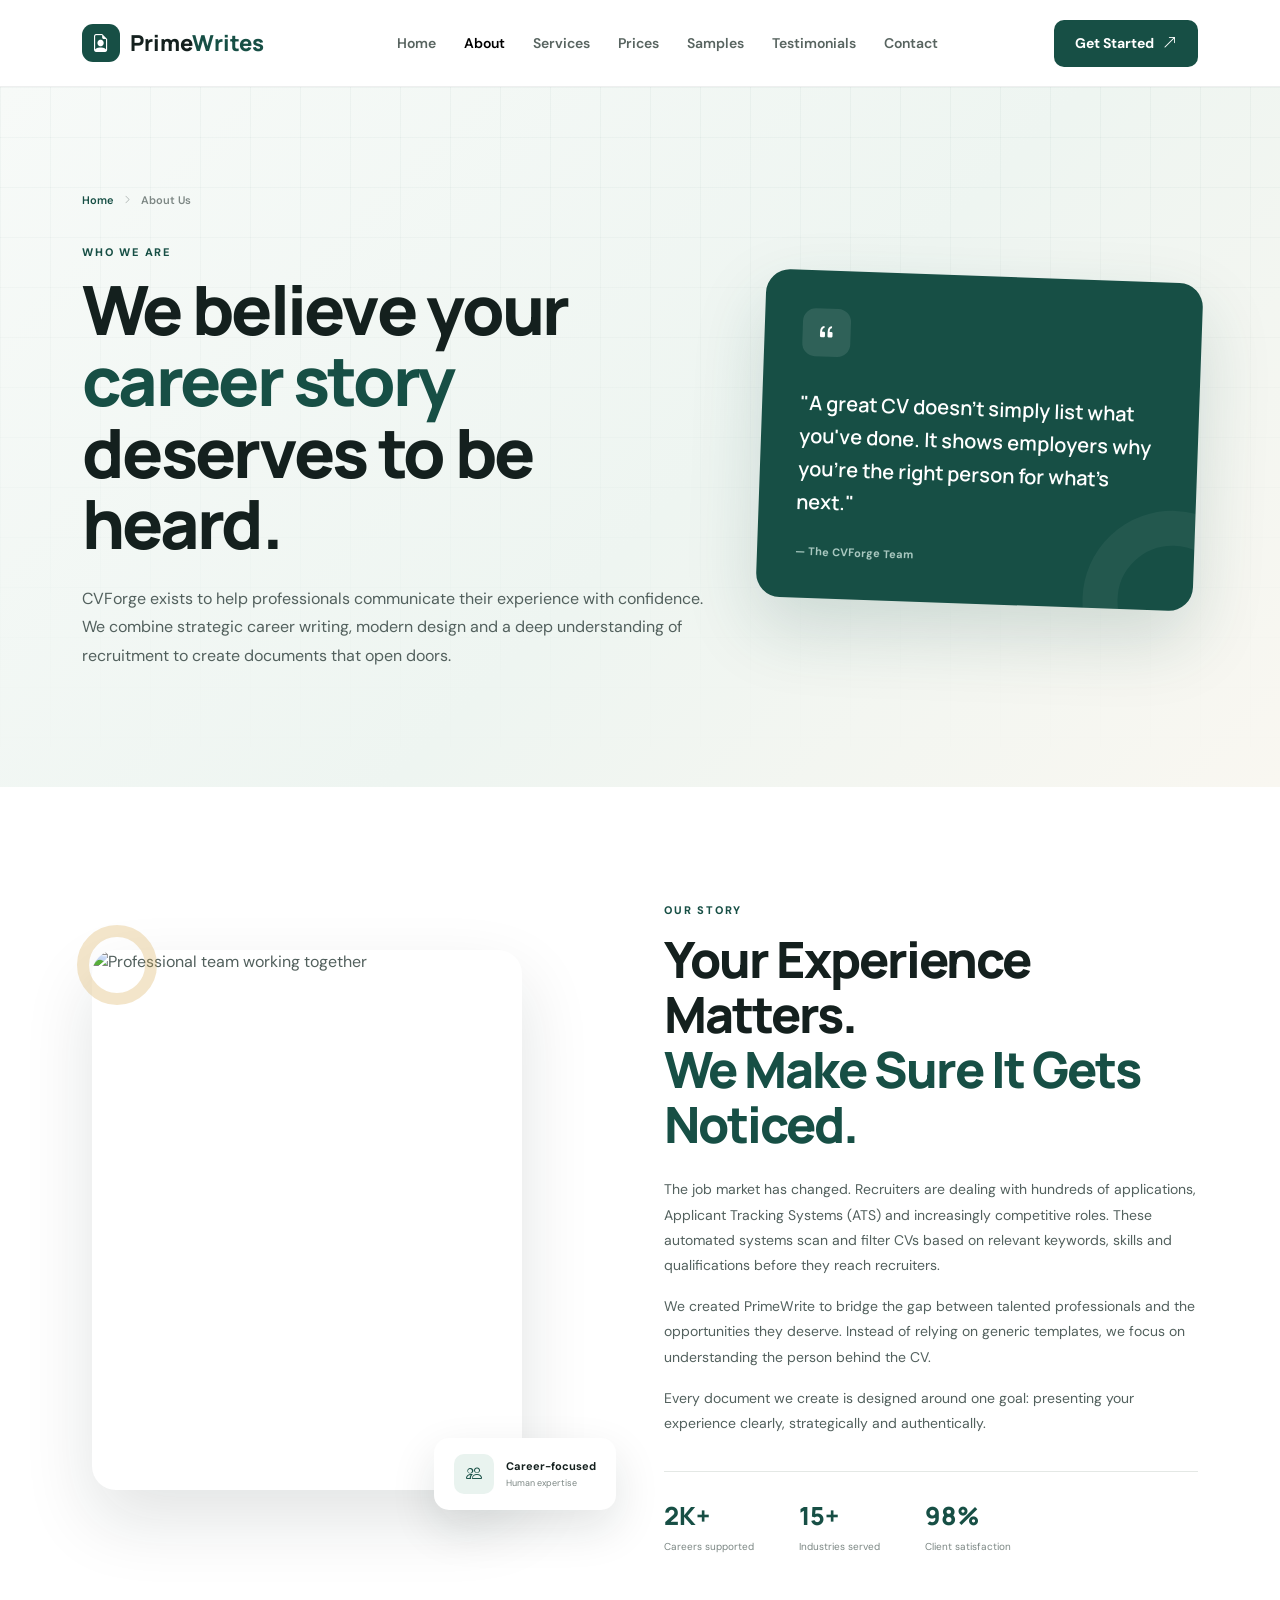
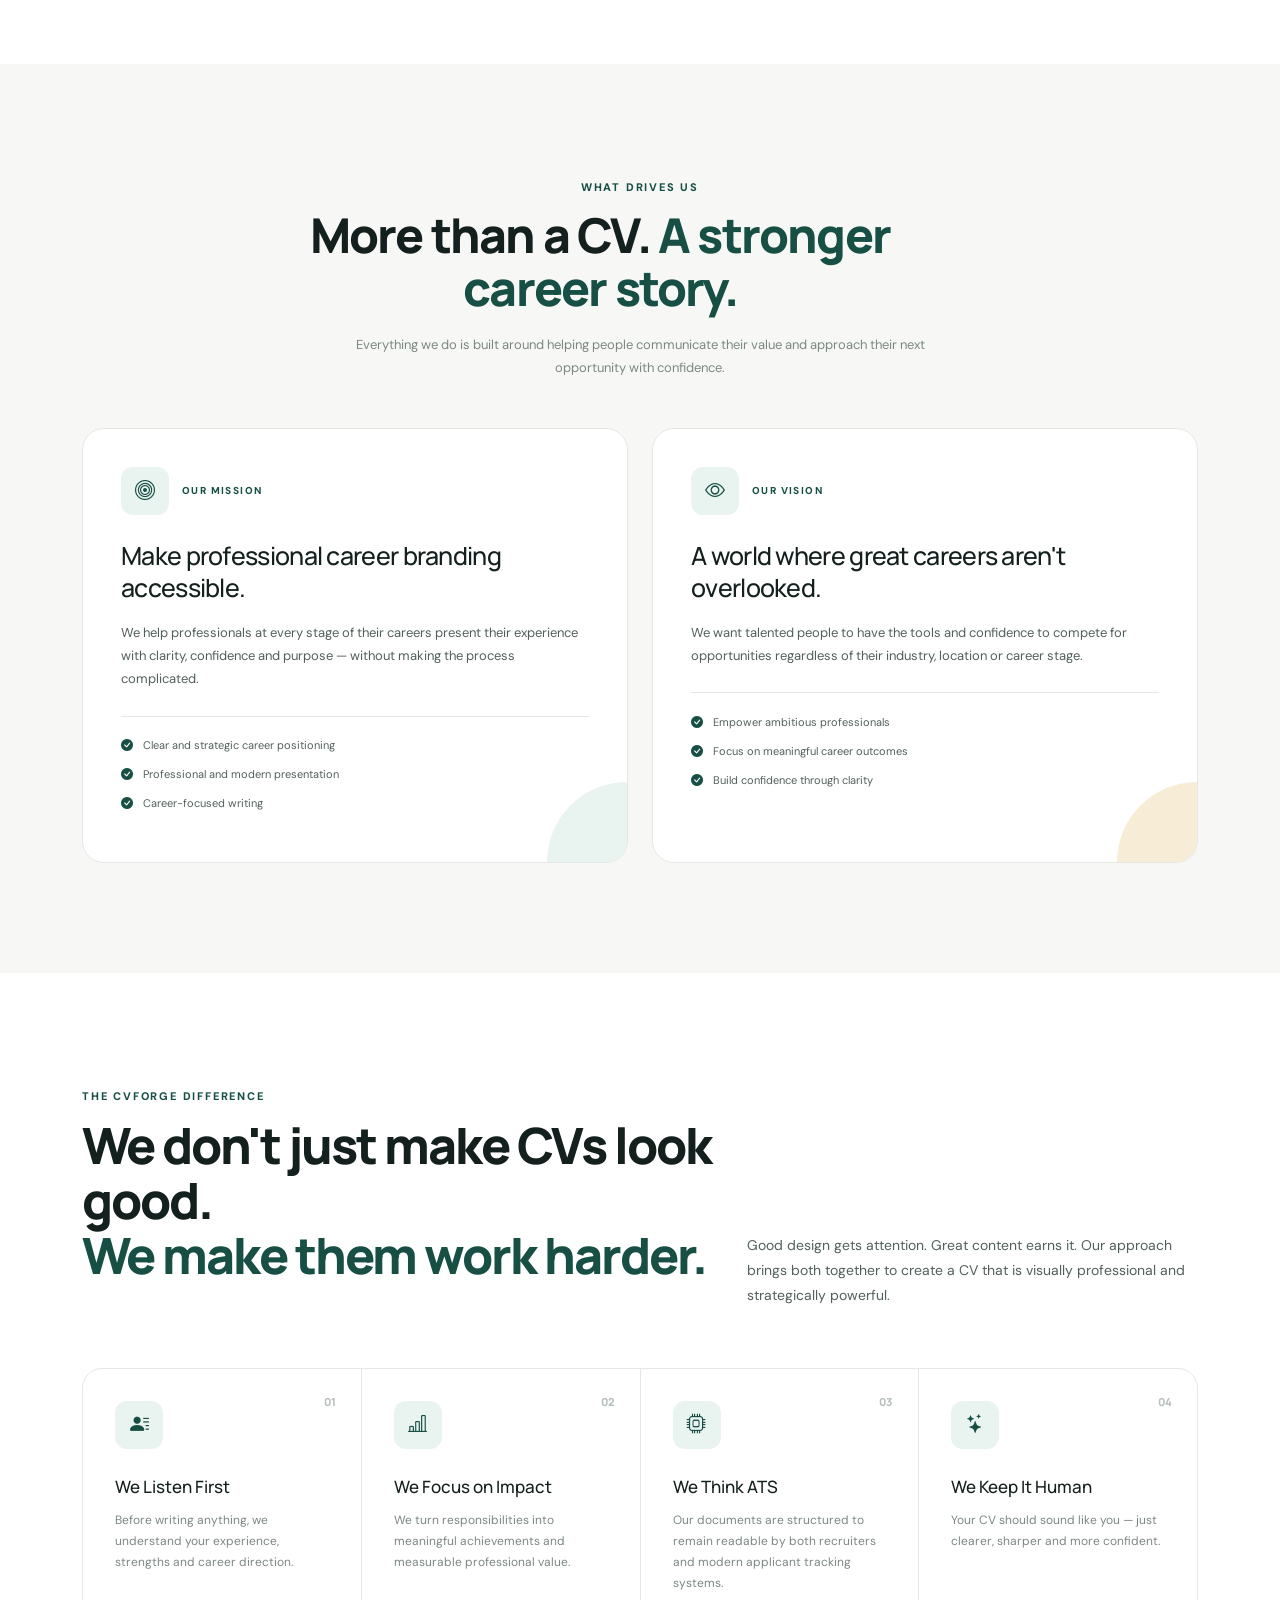
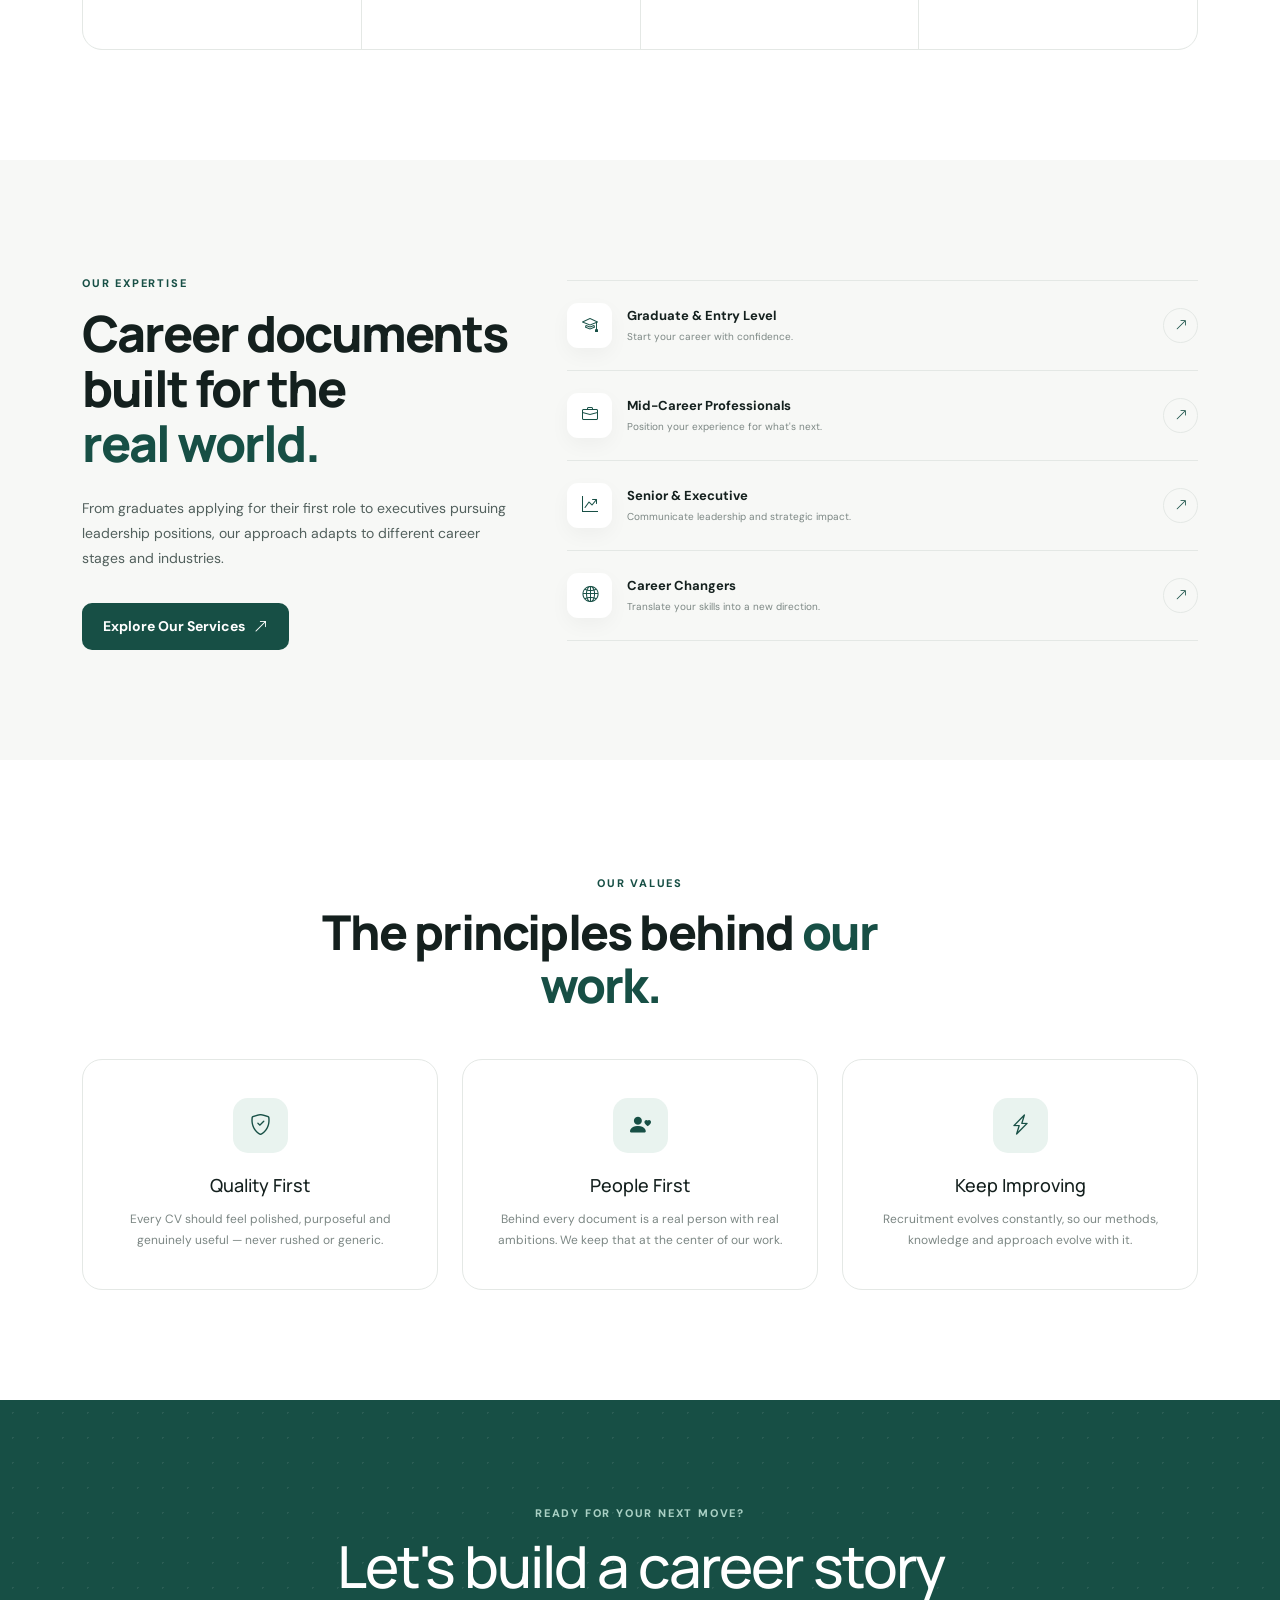
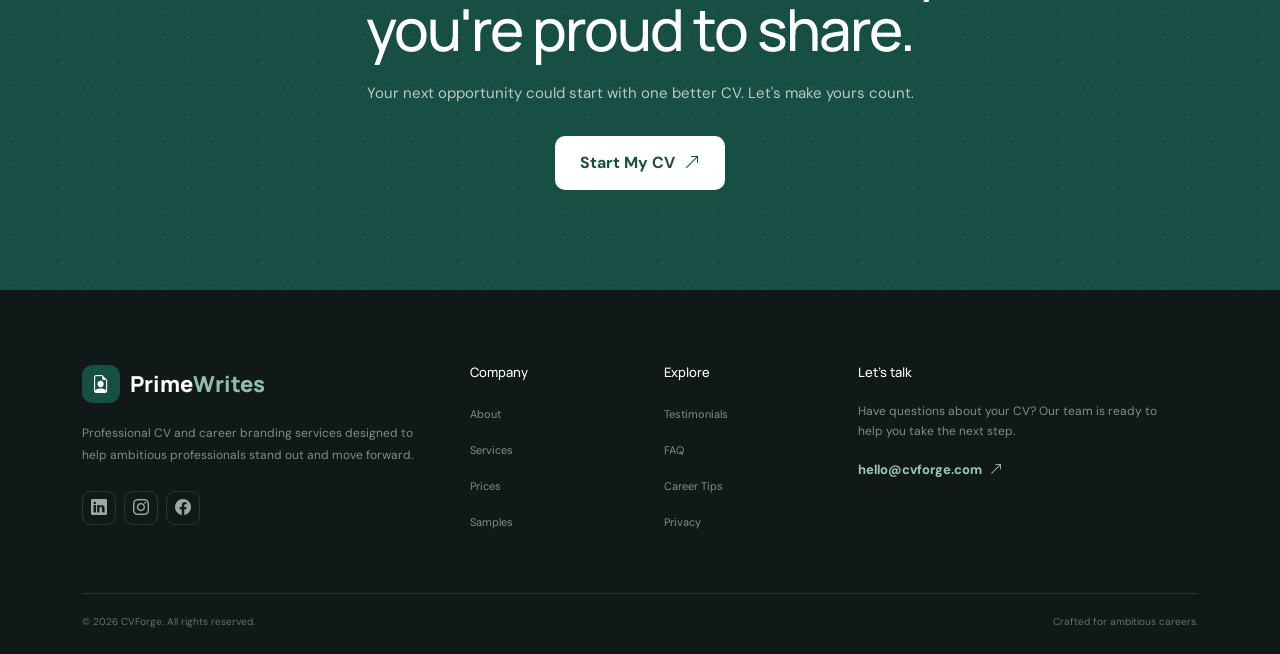
==== commit f014d0be: "complete" ====
--- a/about.html
+++ b/about.html
@@ -277,11 +277,10 @@
 
                 <h2 class="about-section-title">
 
-                    Your experience shouldn't
-                    get lost on a page.
+                   Your Experience Matters. 
 
                     <span>
-                        That's where we come in.
+                        We Make Sure It Gets Noticed.
                     </span>
 
                 </h2>
@@ -289,16 +288,17 @@
 
                 <p class="about-text">
 
-                    The job market has changed. Recruiters are dealing with
-                    hundreds of applications, automated screening systems
-                    and increasingly competitive roles.
+                    The job market has changed. Recruiters are dealing with hundreds of applications, Applicant Tracking Systems (ATS) and increasingly competitive roles.
+                     These automated systems scan and filter CVs based 
+                     on relevant keywords, skills and qualifications
+                    before they reach recruiters.
 
                 </p>
 
 
                 <p class="about-text">
 
-                    We created CVForge to bridge the gap between talented
+                    We created PrimeWrite to bridge the gap between talented
                     professionals and the opportunities they deserve.
                     Instead of relying on generic templates, we focus on
                     understanding the person behind the CV.
--- a/css/style.css
+++ b/css/style.css
@@ -5791,7 +5791,7 @@
 
     position: relative;
 
-    padding: 18px;
+    padding: 24px;
 
 }
 
@@ -9258,4 +9258,2108 @@
 
     }
 
+}
+
+
+
+
+
+
+
+
+/* =========================================================
+   CONTACT PAGE
+========================================================= */
+
+.contact-hero {
+
+   position: relative;
+    overflow: hidden;
+
+    padding: 105px 0 100px;
+
+    background:
+        linear-gradient(
+            135deg,
+            #f7faf8 0%,
+            #eef5f1 55%,
+            #f9f7f1 100%
+        );
+
+}
+
+
+.contact-hero-grid {
+
+    position: absolute;
+    inset: 0;
+
+    background-image:
+        linear-gradient(
+            rgba(23,79,69,0.035) 1px,
+            transparent 1px
+        ),
+        linear-gradient(
+            90deg,
+            rgba(23,79,69,0.035) 1px,
+            transparent 1px
+        );
+
+    background-size: 50px 50px;
+
+    mask-image:
+        linear-gradient(
+            to bottom,
+            black,
+            transparent
+        );
+
+}
+
+
+.contact-circle {
+
+    position: absolute;
+
+    border-radius: 50%;
+
+    pointer-events: none;
+
+}
+
+
+.contact-circle-one {
+
+    width: 520px;
+
+    height: 520px;
+
+    top: -300px;
+
+    right: -150px;
+
+    border: 80px solid rgba(18, 60, 52, .035);
+
+}
+
+
+.contact-circle-two {
+
+    width: 300px;
+
+    height: 300px;
+
+    bottom: -230px;
+
+    left: -130px;
+
+    border: 60px solid rgba(18, 60, 52, .025);
+
+}
+
+
+.contact-hero .container {
+
+    position: relative;
+
+    z-index: 2;
+
+}
+
+
+.contact-eyebrow {
+
+    display: inline-flex;
+
+    align-items: center;
+
+    gap: 8px;
+
+    margin-bottom: 20px;
+
+    padding: 7px 12px;
+
+    border-radius: 5px;
+
+    background: #e2eee9;
+
+    color: #174d42;
+
+    font-size: 9px;
+
+    font-weight: 800;
+
+    letter-spacing: 1px;
+
+}
+
+
+.contact-eyebrow span {
+
+    width: 6px;
+
+    height: 6px;
+
+    border-radius: 50%;
+
+    background: #174d42;
+
+}
+
+
+.contact-hero h1 {
+
+    max-width: 620px;
+
+    margin: 0 0 20px;
+
+    color: #102d27;
+
+    font-family: "Manrope", sans-serif;
+
+    font-size: clamp(42px, 5vw, 64px);
+
+    font-weight: 800;
+
+    line-height: 1.04;
+
+    letter-spacing: -2.5px;
+
+}
+
+
+.contact-hero h1 span {
+
+    color: #174d42;
+
+}
+
+
+.contact-hero-content > p {
+
+    max-width: 550px;
+
+    margin: 0 0 28px;
+
+    color: #687570;
+
+    font-size: 14px;
+
+    line-height: 1.8;
+
+}
+
+
+/* =========================================================
+   HERO POINTS
+========================================================= */
+
+.contact-hero-points {
+
+    display: flex;
+
+    flex-direction: column;
+
+    gap: 14px;
+
+}
+
+
+.contact-point {
+
+    display: flex;
+
+    align-items: center;
+
+    gap: 11px;
+
+}
+
+
+.contact-point-icon {
+
+    display: flex;
+
+    align-items: center;
+
+    justify-content: center;
+
+    width: 31px;
+
+    height: 31px;
+
+    flex-shrink: 0;
+
+    border-radius: 50%;
+
+    background: #dcebe6;
+
+    color: #174d42;
+
+    font-size: 11px;
+
+}
+
+
+.contact-point strong {
+
+    display: block;
+
+    color: #17362e;
+
+    font-size: 9px;
+
+    font-weight: 800;
+
+}
+
+
+.contact-point span {
+
+    display: block;
+
+    margin-top: 2px;
+
+    color: #7b8682;
+
+    font-size: 7px;
+
+}
+
+
+/* =========================================================
+   HERO RATING
+========================================================= */
+
+.contact-hero-rating {
+
+    display: flex;
+
+    align-items: center;
+
+    gap: 10px;
+
+    margin-top: 27px;
+
+}
+
+
+.contact-mini-avatars {
+
+    display: flex;
+
+    align-items: center;
+
+}
+
+
+.contact-mini-avatars img,
+.contact-mini-avatars span {
+
+    width: 29px;
+
+    height: 29px;
+
+    margin-left: -6px;
+
+    border: 2px solid #f4f8f6;
+
+    border-radius: 50%;
+
+}
+
+
+.contact-mini-avatars img:first-child {
+
+    margin-left: 0;
+
+}
+
+
+.contact-mini-avatars img {
+
+    object-fit: cover;
+
+}
+
+
+.contact-mini-avatars span {
+
+    display: flex;
+
+    align-items: center;
+
+    justify-content: center;
+
+    background: #174d42;
+
+    color: #ffffff;
+
+    font-size: 6px;
+
+    font-weight: 800;
+
+}
+
+
+.contact-stars {
+
+    display: flex;
+
+    gap: 2px;
+
+    color: #bd8d2e;
+
+    font-size: 9px;
+
+}
+
+
+.contact-hero-rating > div:last-child > span {
+
+    color: #7b8682;
+
+    font-size: 6px;
+
+}
+
+
+/* =========================================================
+   HERO VISUAL
+========================================================= */
+
+.contact-hero-visual {
+
+    position: relative;
+
+    min-height: 510px;
+
+    display: flex;
+
+    align-items: center;
+
+    justify-content: center;
+
+}
+
+
+.contact-main-card {
+
+    position: relative;
+
+    z-index: 3;
+
+    width: 390px;
+
+    padding: 28px;
+
+    border: 1px solid #dce7e2;
+
+    border-radius: 16px;
+
+    background: #ffffff;
+
+    box-shadow:
+        0 30px 75px rgba(16, 45, 39, .15);
+
+}
+
+
+/* =========================================================
+   CARD HEADER
+========================================================= */
+
+.contact-card-header {
+
+    display: flex;
+
+    align-items: center;
+
+    gap: 12px;
+
+    padding-bottom: 20px;
+
+    border-bottom: 1px solid #e8eeeb;
+
+}
+
+
+.contact-card-icon {
+
+    display: flex;
+
+    align-items: center;
+
+    justify-content: center;
+
+    width: 43px;
+
+    height: 43px;
+
+    border-radius: 10px;
+
+    background: #e2eee9;
+
+    color: #174d42;
+
+    font-size: 16px;
+
+}
+
+
+.contact-card-header strong {
+
+    display: block;
+
+    color: #17362e;
+
+    font-family: "Manrope";
+
+    font-size: 11px;
+
+    font-weight: 800;
+
+}
+
+
+.contact-card-header span {
+
+    display: block;
+
+    margin-top: 3px;
+
+    color: #89948f;
+
+    font-size: 7px;
+
+}
+
+
+/* =========================================================
+   MESSAGE
+========================================================= */
+
+.contact-message-box {
+
+    display: flex;
+
+    gap: 10px;
+
+    margin-top: 20px;
+
+    padding: 13px;
+
+    border-radius: 9px;
+
+    background: #f4f8f6;
+
+}
+
+
+.contact-message-box.response {
+
+    background: #edf5f1;
+
+}
+
+
+.message-avatar {
+
+    display: flex;
+
+    align-items: center;
+
+    justify-content: center;
+
+    width: 31px;
+
+    height: 31px;
+
+    flex-shrink: 0;
+
+    border-radius: 50%;
+
+    background: #dbe8e3;
+
+    color: #174d42;
+
+    font-size: 10px;
+
+}
+
+
+.response-avatar {
+
+    background: #174d42;
+
+    color: #ffffff;
+
+}
+
+
+.message-content span {
+
+    display: block;
+
+    color: #8a9691;
+
+    font-size: 6px;
+
+    font-weight: 800;
+
+    letter-spacing: .7px;
+
+}
+
+
+.message-content p {
+
+    margin: 5px 0 0;
+
+    color: #4f625b;
+
+    font-size: 8px;
+
+    line-height: 1.6;
+
+}
+
+
+/* =========================================================
+   CARD BOTTOM
+========================================================= */
+
+.contact-card-bottom {
+
+    display: flex;
+
+    align-items: center;
+
+    justify-content: space-between;
+
+    margin-top: 23px;
+
+    padding-top: 17px;
+
+    border-top: 1px solid #e8eeeb;
+
+}
+
+
+.contact-card-bottom span {
+
+    display: flex;
+
+    align-items: center;
+
+    gap: 6px;
+
+    color: #668078;
+
+    font-size: 7px;
+
+    font-weight: 700;
+
+}
+
+
+.contact-card-bottom span i {
+
+    color: #56a486;
+
+    font-size: 5px;
+
+}
+
+
+.contact-card-bottom > i {
+
+    color: #174d42;
+
+    font-size: 11px;
+
+}
+
+
+/* =========================================================
+   FLOATING CARDS
+========================================================= */
+
+.contact-floating-card {
+
+    position: absolute;
+
+    z-index: 10;
+
+    display: flex;
+
+    align-items: center;
+
+    gap: 9px;
+
+    padding: 12px 15px;
+
+    border: 1px solid #dce7e2;
+
+    border-radius: 10px;
+
+    background: #ffffff;
+
+    box-shadow:
+        0 18px 40px rgba(18, 60, 52, .13);
+
+    animation: contactFloat 4s ease-in-out infinite;
+
+}
+
+
+.response-card {
+
+    top: 60px;
+
+    left: 0;
+
+}
+
+
+.verified-card {
+
+    right: -5px;
+
+    bottom: 75px;
+
+    animation-delay: 1.1s;
+
+}
+
+
+.floating-contact-icon {
+
+    display: flex;
+
+    align-items: center;
+
+    justify-content: center;
+
+    width: 34px;
+
+    height: 34px;
+
+    border-radius: 8px;
+
+    background: #e2eee9;
+
+    color: #174d42;
+
+    font-size: 13px;
+
+}
+
+
+.floating-contact-icon.verified {
+
+    background: #dcebe6;
+
+}
+
+
+.contact-floating-card strong {
+
+    display: block;
+
+    color: #17362e;
+
+    font-size: 9px;
+
+    font-weight: 800;
+
+}
+
+
+.contact-floating-card span {
+
+    display: block;
+
+    margin-top: 2px;
+
+    color: #89948f;
+
+    font-size: 6px;
+
+}
+
+
+@keyframes contactFloat {
+
+    0%,
+    100% {
+
+        transform: translateY(0);
+
+    }
+
+    50% {
+
+        transform: translateY(-8px);
+
+    }
+
+}
+
+
+/* =========================================================
+   CONTACT OPTIONS
+========================================================= */
+
+.contact-options-section {
+
+    padding: 0 0 90px;
+
+    background: #f4f8f6;
+
+}
+
+
+.contact-options-grid {
+
+    display: grid;
+
+    grid-template-columns:
+        repeat(3, 1fr);
+
+    overflow: hidden;
+
+    border: 1px solid #dce7e2;
+
+    border-radius: 14px;
+
+    background: #ffffff;
+
+}
+
+
+.contact-option {
+
+    position: relative;
+
+    display: flex;
+
+    align-items: center;
+
+    gap: 12px;
+
+    padding: 25px;
+
+    border-right: 1px solid #e4ebe8;
+
+    color: inherit;
+
+    text-decoration: none;
+
+    transition: .3s ease;
+
+}
+
+
+.contact-option:last-child {
+
+    border-right: none;
+
+}
+
+
+.contact-option:hover {
+
+    background: #f7faf8;
+
+    transform: translateY(-3px);
+
+}
+
+
+.contact-option-icon {
+
+    display: flex;
+
+    align-items: center;
+
+    justify-content: center;
+
+    width: 43px;
+
+    height: 43px;
+
+    flex-shrink: 0;
+
+    border-radius: 10px;
+
+    background: #e2eee9;
+
+    color: #174d42;
+
+    font-size: 15px;
+
+}
+
+
+.contact-option div:nth-child(2) span {
+
+    display: block;
+
+    color: #83908a;
+
+    font-size: 8px;
+
+    font-weight: 800;
+
+    letter-spacing: 1px;
+
+}
+
+
+.contact-option strong {
+
+    display: block;
+
+    margin-top: 4px;
+
+    color: #17362e;
+
+    font-size: 10px;
+
+    font-weight: 800;
+
+}
+
+
+.contact-option small {
+
+    display: block;
+
+    margin-top: 3px;
+
+    color: #89948f;
+
+    font-size: 12px;
+
+}
+
+
+.option-arrow {
+
+    position: absolute;
+
+    top: 22px;
+
+    right: 20px;
+
+    color: #174d42;
+
+    font-size: 10px;
+
+}
+
+
+/* =========================================================
+   FORM SECTION
+========================================================= */
+
+.contact-form-section {
+
+    padding: 105px 0;
+
+    background: #ffffff;
+
+}
+
+
+.contact-form-intro {
+
+    position: sticky;
+
+    top: 30px;
+
+}
+
+
+.contact-form-intro h2 {
+
+    max-width: 500px;
+
+    margin: 0 0 17px;
+
+    color: #112e27;
+
+    font-family: "Manrope";
+
+    font-size: clamp(31px, 4vw, 44px);
+
+    font-weight: 800;
+
+    line-height: 1.1;
+
+    letter-spacing: -1.5px;
+
+}
+
+
+.contact-form-intro h2 span {
+
+    color: #174d42;
+
+}
+
+
+.contact-form-intro > p {
+
+    max-width: 470px;
+
+    margin: 0;
+
+    color: #78847f;
+
+    font-size: 9px;
+
+    line-height: 1.9;
+
+}
+
+
+/* =========================================================
+   NOTE
+========================================================= */
+
+.form-intro-note {
+
+    display: flex;
+
+    gap: 10px;
+
+    max-width: 470px;
+
+    margin-top: 28px;
+
+    padding: 15px;
+
+    border: 1px solid #dfe9e4;
+
+    border-radius: 10px;
+
+    background: #f5f9f7;
+
+}
+
+
+.form-note-icon {
+
+    display: flex;
+
+    align-items: center;
+
+    justify-content: center;
+
+    width: 31px;
+
+    height: 31px;
+
+    flex-shrink: 0;
+
+    border-radius: 7px;
+
+    background: #e0eee9;
+
+    color: #174d42;
+
+}
+
+
+.form-intro-note strong {
+
+    display: block;
+
+    color: #28433b;
+
+    font-size: 8px;
+
+    font-weight: 800;
+
+}
+
+
+.form-intro-note span {
+
+    display: block;
+
+    margin-top: 3px;
+
+    color: #7c8984;
+
+    font-size: 7px;
+
+    line-height: 1.5;
+
+}
+
+
+.form-trust-list {
+
+    display: flex;
+
+    flex-direction: column;
+
+    gap: 9px;
+
+    margin-top: 25px;
+
+}
+
+
+.form-trust-list div {
+
+    display: flex;
+
+    align-items: center;
+
+    gap: 7px;
+
+    color: #687771;
+
+    font-size: 7px;
+
+    font-weight: 600;
+
+}
+
+
+.form-trust-list i {
+
+    color: #4b997f;
+
+    font-size: 10px;
+
+}
+
+
+/* =========================================================
+   FORM CARD
+========================================================= */
+
+.contact-form-card {
+
+    padding: 32px;
+
+    border: 1px solid #dce7e2;
+
+    border-radius: 15px;
+
+    background: #fbfcfb;
+
+    box-shadow:
+        0 20px 50px rgba(18, 60, 52, .055);
+
+}
+
+
+.form-card-heading {
+
+    display: flex;
+
+    align-items: flex-start;
+
+    justify-content: space-between;
+
+    gap: 20px;
+
+    margin-bottom: 25px;
+
+    padding-bottom: 20px;
+
+    border-bottom: 1px solid #e3ebe7;
+
+}
+
+
+.form-card-heading span {
+
+    color: #174d42;
+
+    font-size: 8px;
+
+    font-weight: 800;
+
+    letter-spacing: 1px;
+
+}
+
+
+.form-card-heading h3 {
+
+    margin: 5px 0 0;
+
+    color: #17362e;
+
+    font-family: "Manrope";
+
+    font-size: 17px;
+
+    font-weight: 800;
+
+}
+
+
+.form-step {
+
+    padding: 6px 9px;
+
+    border-radius: 5px;
+
+    background: #e5efeb;
+
+    color: #174d42;
+
+    font-size: 8px;
+
+    font-weight: 800;
+
+}
+
+
+/* =========================================================
+   FORM ELEMENTS
+========================================================= */
+
+.contact-form-card label {
+
+    display: block;
+
+    margin-bottom: 7px;
+
+    color: #314941;
+
+    font-size: 12px;
+
+    font-weight: 800;
+
+}
+
+
+.input-wrapper {
+
+    position: relative;
+
+}
+
+
+.input-wrapper > i {
+
+    position: absolute;
+
+    top: 50%;
+
+    left: 13px;
+
+    z-index: 2;
+
+    color: #779087;
+
+    font-size: 12px;
+
+    transform: translateY(-50%);
+
+}
+
+
+.input-wrapper input,
+.input-wrapper select,
+.input-wrapper textarea {
+
+    width: 100%;
+
+    border: 1px solid #dce6e2;
+
+    outline: none;
+
+    border-radius: 7px;
+
+    background: #ffffff;
+
+    color: #304840;
+
+    font-family: "DM Sans";
+
+    font-size: 12px;
+
+    transition: .25s ease;
+
+}
+
+
+.input-wrapper input,
+.input-wrapper select {
+
+    height: 43px;
+
+    padding: 0 13px 0 35px;
+
+}
+
+
+.input-wrapper textarea {
+
+    min-height: 115px;
+
+    padding: 13px 13px 13px 35px;
+
+    resize: vertical;
+
+}
+
+
+.input-wrapper textarea + i {
+
+    top: 18px;
+
+    transform: none;
+
+}
+
+
+.input-wrapper input::placeholder,
+.input-wrapper textarea::placeholder {
+
+    color: #a0aaa6;
+
+}
+
+
+.input-wrapper input:focus,
+.input-wrapper select:focus,
+.input-wrapper textarea:focus {
+
+    border-color: #82aa9d;
+
+    box-shadow:
+        0 0 0 3px rgba(23, 77, 66, .06);
+
+}
+
+
+.select-wrapper select {
+
+    appearance: none;
+
+    cursor: pointer;
+
+}
+
+
+.select-wrapper::after {
+
+    content: "\F282";
+
+    position: absolute;
+
+    top: 50%;
+
+    right: 13px;
+
+    color: #789087;
+
+    font-family: "bootstrap-icons";
+
+    font-size: 8px;
+
+    pointer-events: none;
+
+    transform: translateY(-50%);
+
+}
+
+
+/* =========================================================
+   CAREER LEVELS
+========================================================= */
+
+.career-levels {
+
+    display: grid;
+
+    grid-template-columns:
+        repeat(4, 1fr);
+
+    gap: 7px;
+
+}
+
+
+.career-radio {
+
+    position: relative;
+
+    margin: 0;
+
+    cursor: pointer;
+
+}
+
+
+.career-radio input {
+
+    position: absolute;
+
+    opacity: 0;
+
+}
+
+
+.career-radio span {
+
+    display: flex;
+
+    align-items: center;
+
+    justify-content: center;
+
+    min-height: 38px;
+
+    padding: 6px;
+
+    border: 1px solid #dce6e2;
+
+    border-radius: 6px;
+
+    background: #ffffff;
+
+    color: #64736d;
+
+    font-size: 7px;
+
+    font-weight: 700;
+
+    transition: .2s ease;
+
+}
+
+
+.career-radio input:checked + span {
+
+    border-color: #174d42;
+
+    background: #e5efeb;
+
+    color: #174d42;
+
+}
+
+
+/* =========================================================
+   SUBMIT
+========================================================= */
+
+.contact-submit-btn {
+
+    display: inline-flex;
+
+    align-items: center;
+
+    justify-content: center;
+
+    gap: 9px;
+
+    width: 100%;
+
+    height: 46px;
+
+    margin-top: 5px;
+
+    border: 0;
+
+    border-radius: 7px;
+
+    background: #174d42;
+
+    color: #ffffff;
+
+    font-size: 12px;
+
+    font-weight: 800;
+
+    cursor: pointer;
+
+    transition: .3s ease;
+
+}
+
+
+.contact-submit-btn:hover {
+
+    background: #102f29;
+
+    transform: translateY(-2px);
+
+    box-shadow:
+        0 10px 25px rgba(23, 77, 66, .18);
+
+}
+
+
+.form-security {
+
+    display: flex;
+
+    align-items: center;
+
+    justify-content: center;
+
+    gap: 6px;
+
+    margin-top: 15px;
+
+    color: #89958f;
+
+    font-size: 8px;
+
+    text-align: center;
+
+}
+
+
+.form-security i {
+
+    color: #568e7b;
+
+    font-size: 9px;
+
+}
+
+
+/* =========================================================
+   WHY
+========================================================= */
+
+.contact-why-section {
+
+    padding: 100px 0;
+
+    background: #f4f8f6;
+
+}
+
+
+.contact-why-heading {
+
+    margin-bottom: 45px;
+
+    text-align: center;
+
+}
+
+
+.contact-why-heading h2 {
+
+    margin: 0;
+
+    color: #112e27;
+
+    font-family: "Manrope";
+
+    font-size: clamp(30px, 4vw, 43px);
+
+    font-weight: 800;
+
+    line-height: 1.1;
+
+    letter-spacing: -1.5px;
+
+}
+
+
+.contact-why-heading h2 span {
+
+    color: #174d42;
+
+}
+
+
+.contact-why-card {
+
+    position: relative;
+
+    height: 100%;
+
+    padding: 30px;
+
+    border: 1px solid #dfe8e4;
+
+    border-radius: 13px;
+
+    background: #ffffff;
+
+    transition: .3s ease;
+
+}
+
+
+.contact-why-card:hover {
+
+    transform: translateY(-6px);
+
+    box-shadow:
+        0 20px 45px rgba(18, 60, 52, .08);
+
+}
+
+
+.why-number {
+
+    position: absolute;
+
+    top: 20px;
+
+    right: 22px;
+
+    color: #dce7e2;
+
+    font-family: "Manrope";
+
+    font-size: 19px;
+
+    font-weight: 800;
+
+}
+
+
+.why-icon {
+
+    display: flex;
+
+    align-items: center;
+
+    justify-content: center;
+
+    width: 45px;
+
+    height: 45px;
+
+    margin-bottom: 20px;
+
+    border-radius: 10px;
+
+    background: #e2eee9;
+
+    color: #174d42;
+
+    font-size: 17px;
+
+}
+
+
+.contact-why-card h3 {
+
+    margin: 0 0 10px;
+
+    color: #17362e;
+
+    font-family: "Manrope";
+
+    font-size: 12px;
+
+    font-weight: 800;
+
+}
+
+
+.contact-why-card p {
+
+    margin: 0;
+
+    color: #77837e;
+
+    font-size: 8px;
+
+    line-height: 1.8;
+
+}
+
+
+/* =========================================================
+   FAQ
+========================================================= */
+
+.contact-faq-section {
+
+    padding: 100px 0;
+
+    background: #ffffff;
+
+}
+
+
+.contact-faq-heading {
+
+    margin-bottom: 40px;
+
+    text-align: center;
+
+}
+
+
+.contact-faq-heading h2 {
+
+    margin: 0;
+
+    color: #112e27;
+
+    font-family: "Manrope";
+
+    font-size: clamp(30px, 4vw, 43px);
+
+    font-weight: 800;
+
+}
+
+
+.contact-faq-heading h2 span {
+
+    color: #174d42;
+
+}
+
+
+.custom-accordion {
+
+    max-width: 850px;
+
+    margin: auto;
+
+}
+
+
+.custom-accordion .accordion-item {
+
+    margin-bottom: 9px;
+
+    overflow: hidden;
+
+    border: 1px solid #dfe8e4;
+
+    border-radius: 9px;
+
+}
+
+
+.custom-accordion .accordion-button {
+
+    padding: 18px 20px;
+
+    background: #ffffff;
+
+    color: #29433b;
+
+    font-size: 9px;
+
+    font-weight: 800;
+
+    box-shadow: none;
+
+}
+
+
+.custom-accordion .accordion-button:not(.collapsed) {
+
+    background: #f2f7f4;
+
+    color: #174d42;
+
+}
+
+
+.custom-accordion .accordion-button::after {
+
+    width: 13px;
+
+    height: 13px;
+
+    background-size: 13px;
+
+}
+
+
+.custom-accordion .accordion-body {
+
+    padding: 0 20px 20px;
+
+    background: #f2f7f4;
+
+    color: #78847f;
+
+    font-size: 8px;
+
+    line-height: 1.8;
+
+}
+
+
+/* =========================================================
+   FINAL CTA
+========================================================= */
+
+.contact-final-cta {
+
+    padding: 0 0 90px;
+
+    background: #ffffff;
+
+}
+
+
+.contact-final-card {
+
+    position: relative;
+
+    overflow: hidden;
+
+    padding: 52px 55px;
+
+    border-radius: 17px;
+
+    background: #102f29;
+
+}
+
+
+.final-cta-circle {
+
+    position: absolute;
+
+    width: 450px;
+
+    height: 450px;
+
+    top: -270px;
+
+    right: -160px;
+
+    border: 1px solid rgba(120, 197, 168, .12);
+
+    border-radius: 50%;
+
+}
+
+
+.contact-final-card span {
+
+    position: relative;
+
+    color: #78c5a8;
+
+    font-size: 7px;
+
+    font-weight: 800;
+
+    letter-spacing: 1px;
+
+}
+
+
+.contact-final-card h2 {
+
+    position: relative;
+
+    max-width: 700px;
+
+    margin: 9px 0 12px;
+
+    color: #ffffff;
+
+    font-family: "Manrope";
+
+    font-size: clamp(27px, 4vw, 41px);
+
+    font-weight: 800;
+
+    line-height: 1.1;
+
+}
+
+
+.contact-final-card p {
+
+    position: relative;
+
+    margin: 0;
+
+    color: #b9c9c4;
+
+    font-size: 9px;
+
+}
+
+
+.final-cta-button {
+
+    position: relative;
+
+    display: inline-flex;
+
+    align-items: center;
+
+    gap: 9px;
+
+    padding: 14px 21px;
+
+    border-radius: 7px;
+
+    background: #ffffff;
+
+    color: #174d42;
+
+    font-size: 8px;
+
+    font-weight: 800;
+
+    text-decoration: none;
+
+    transition: .3s ease;
+
+}
+
+
+.final-cta-button:hover {
+
+    color: #174d42;
+
+    transform: translateY(-3px);
+
+    box-shadow:
+        0 12px 30px rgba(0, 0, 0, .15);
+
+}
+
+
+/* =========================================================
+   RESPONSIVE
+========================================================= */
+
+@media (max-width: 991px) {
+
+    .contact-hero {
+
+        padding: 75px 0 85px;
+
+    }
+
+
+    .contact-hero-content {
+
+        text-align: center;
+
+    }
+
+
+    .contact-hero h1,
+    .contact-hero-content > p {
+
+        margin-left: auto;
+
+        margin-right: auto;
+
+    }
+
+
+    .contact-hero-points {
+
+        max-width: 390px;
+
+        margin: auto;
+
+        text-align: left;
+
+    }
+
+
+    .contact-hero-rating {
+
+        justify-content: center;
+
+    }
+
+
+    .contact-hero-visual {
+
+        margin-top: 20px;
+
+    }
+
+
+    .contact-options-grid {
+
+        grid-template-columns: 1fr;
+
+    }
+
+
+    .contact-option {
+
+        border-right: none;
+
+        border-bottom: 1px solid #e4ebe8;
+
+    }
+
+
+    .contact-option:last-child {
+
+        border-bottom: none;
+
+    }
+
+
+    .contact-form-intro {
+
+        position: static;
+
+    }
+
+}
+
+
+@media (max-width: 767px) {
+
+    .contact-hero {
+
+        padding: 60px 0 70px;
+
+    }
+
+
+    .contact-hero h1 {
+
+        font-size: 39px;
+
+        letter-spacing: -1.5px;
+
+    }
+
+
+    .contact-hero-visual {
+
+        min-height: 440px;
+
+    }
+
+
+    .contact-main-card {
+
+        width: 330px;
+
+        padding: 23px;
+
+    }
+
+
+    .response-card {
+
+        left: -5px;
+
+        top: 35px;
+
+    }
+
+
+    .verified-card {
+
+        right: -5px;
+
+        bottom: 35px;
+
+    }
+
+
+    .contact-form-section,
+    .contact-why-section,
+    .contact-faq-section {
+
+        padding: 70px 0;
+
+    }
+
+
+    .contact-form-card {
+
+        padding: 23px;
+
+    }
+
+
+    .career-levels {
+
+        grid-template-columns: repeat(2, 1fr);
+
+    }
+
+
+    .contact-final-card {
+
+        padding: 40px 25px;
+
+        text-align: center;
+
+    }
+
+
+    .final-cta-button {
+
+        margin-top: 10px;
+
+    }
+
+}
+
+
+@media (max-width: 480px) {
+
+    .contact-hero h1 {
+
+        font-size: 34px;
+
+    }
+
+
+    .contact-main-card {
+
+        width: 285px;
+
+    }
+
+
+    .contact-floating-card {
+
+        padding: 9px 11px;
+
+    }
+
+
+    .floating-contact-icon {
+
+        width: 29px;
+
+        height: 29px;
+
+    }
+
+
+    .contact-floating-card strong {
+
+        font-size: 8px;
+
+    }
+
+
+    .contact-floating-card span {
+
+        font-size: 5px;
+
+    }
+
 }
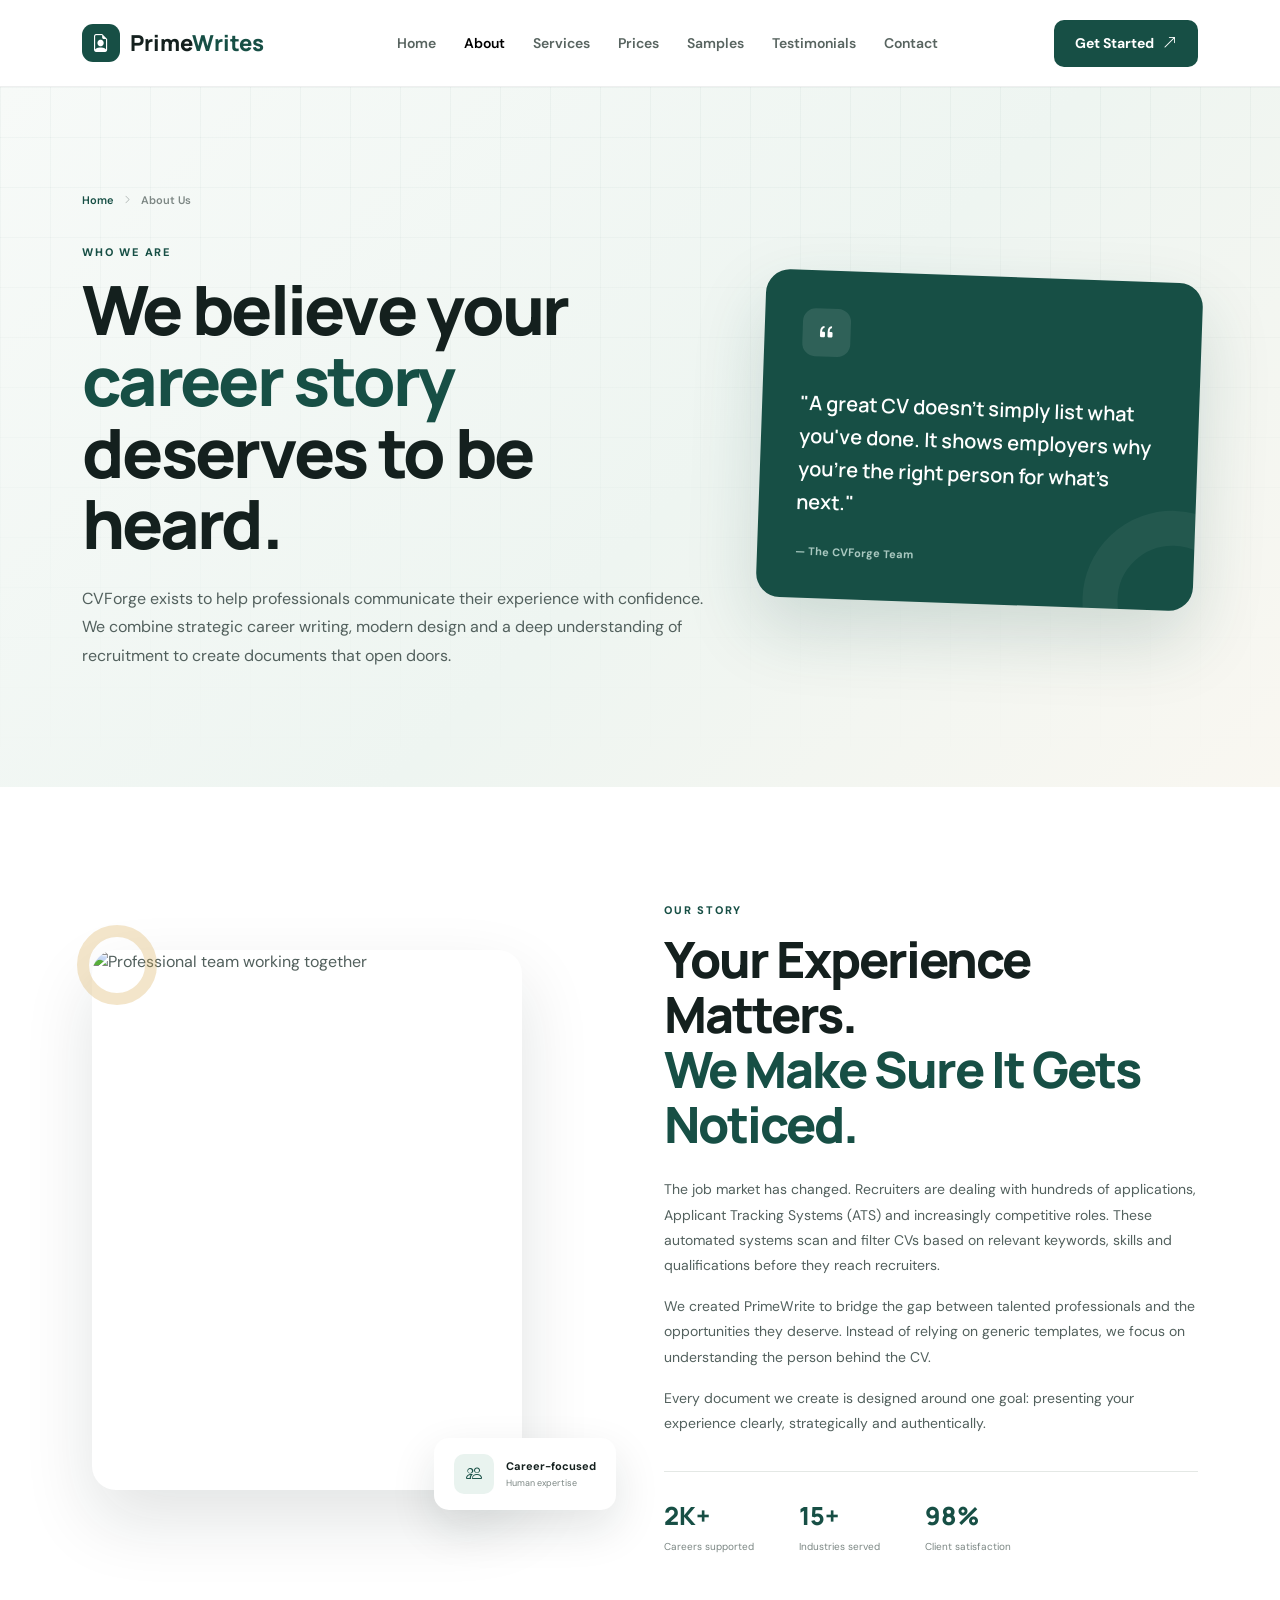
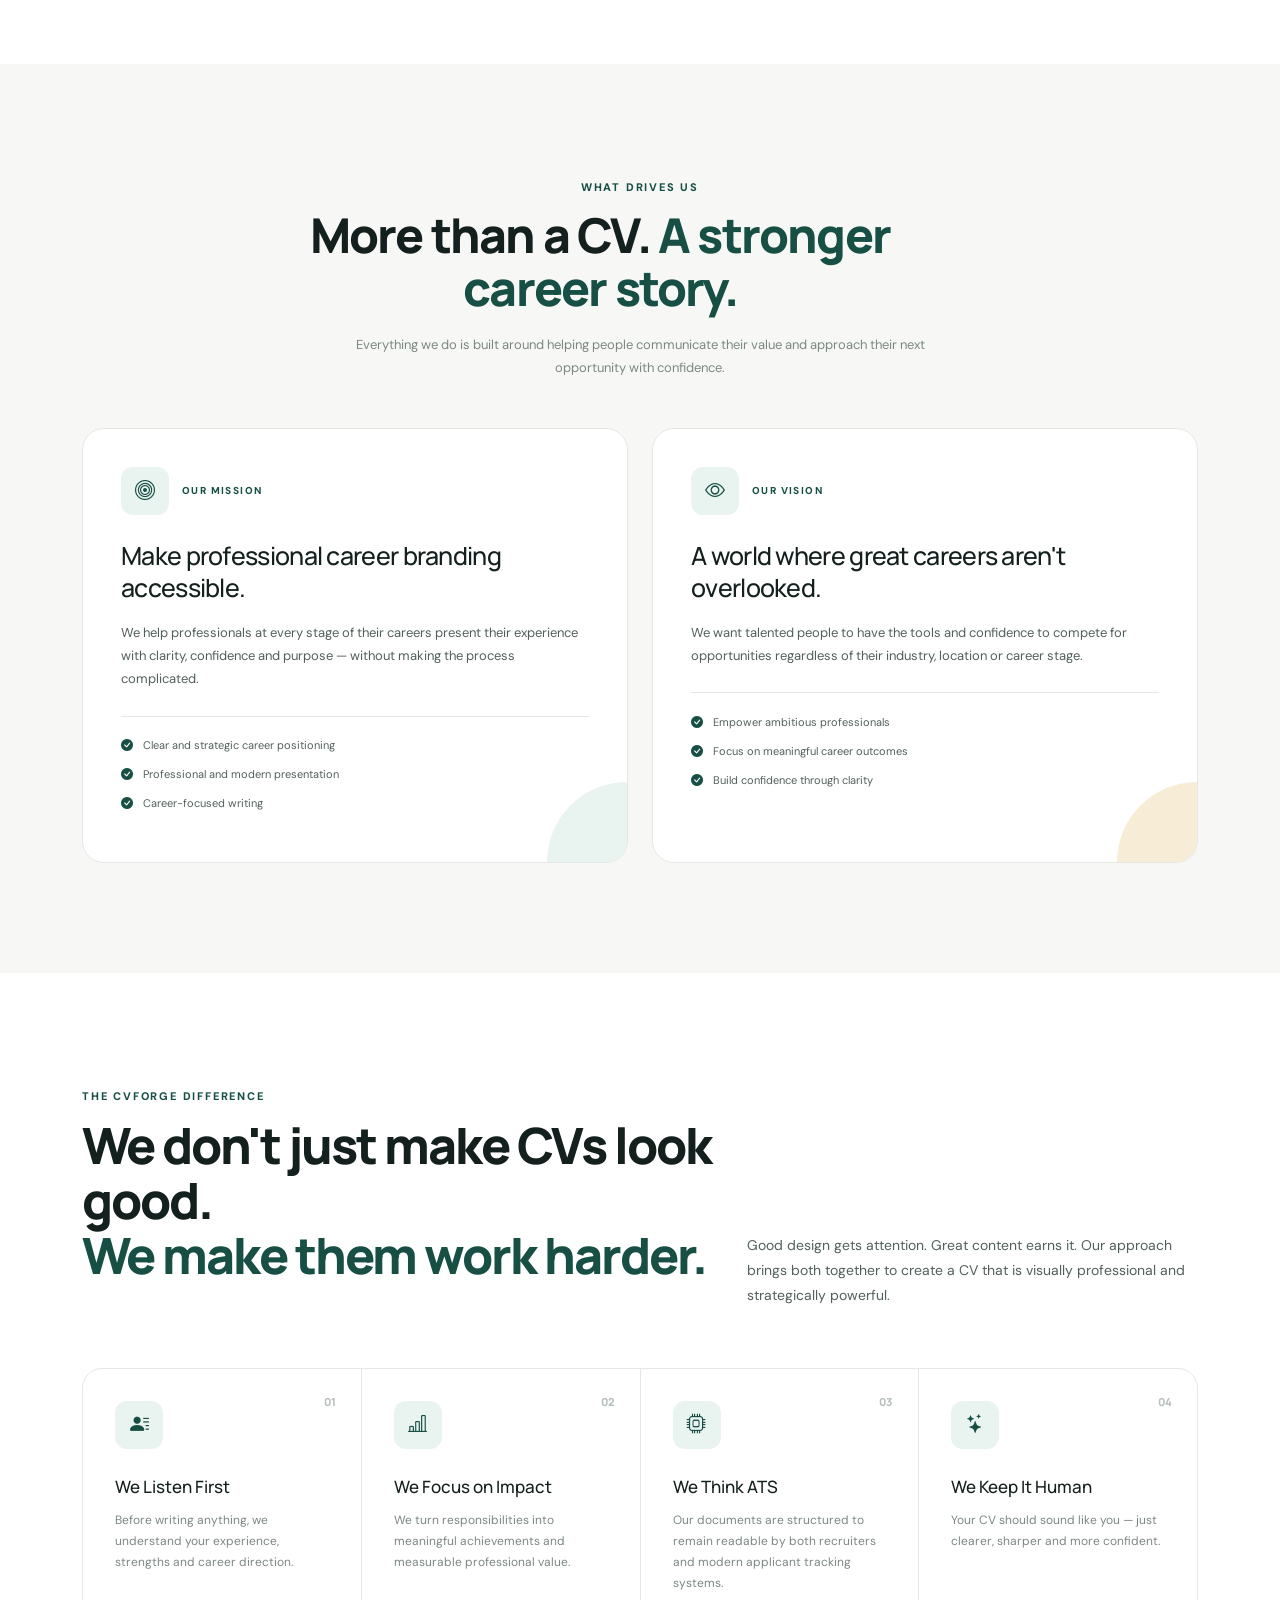
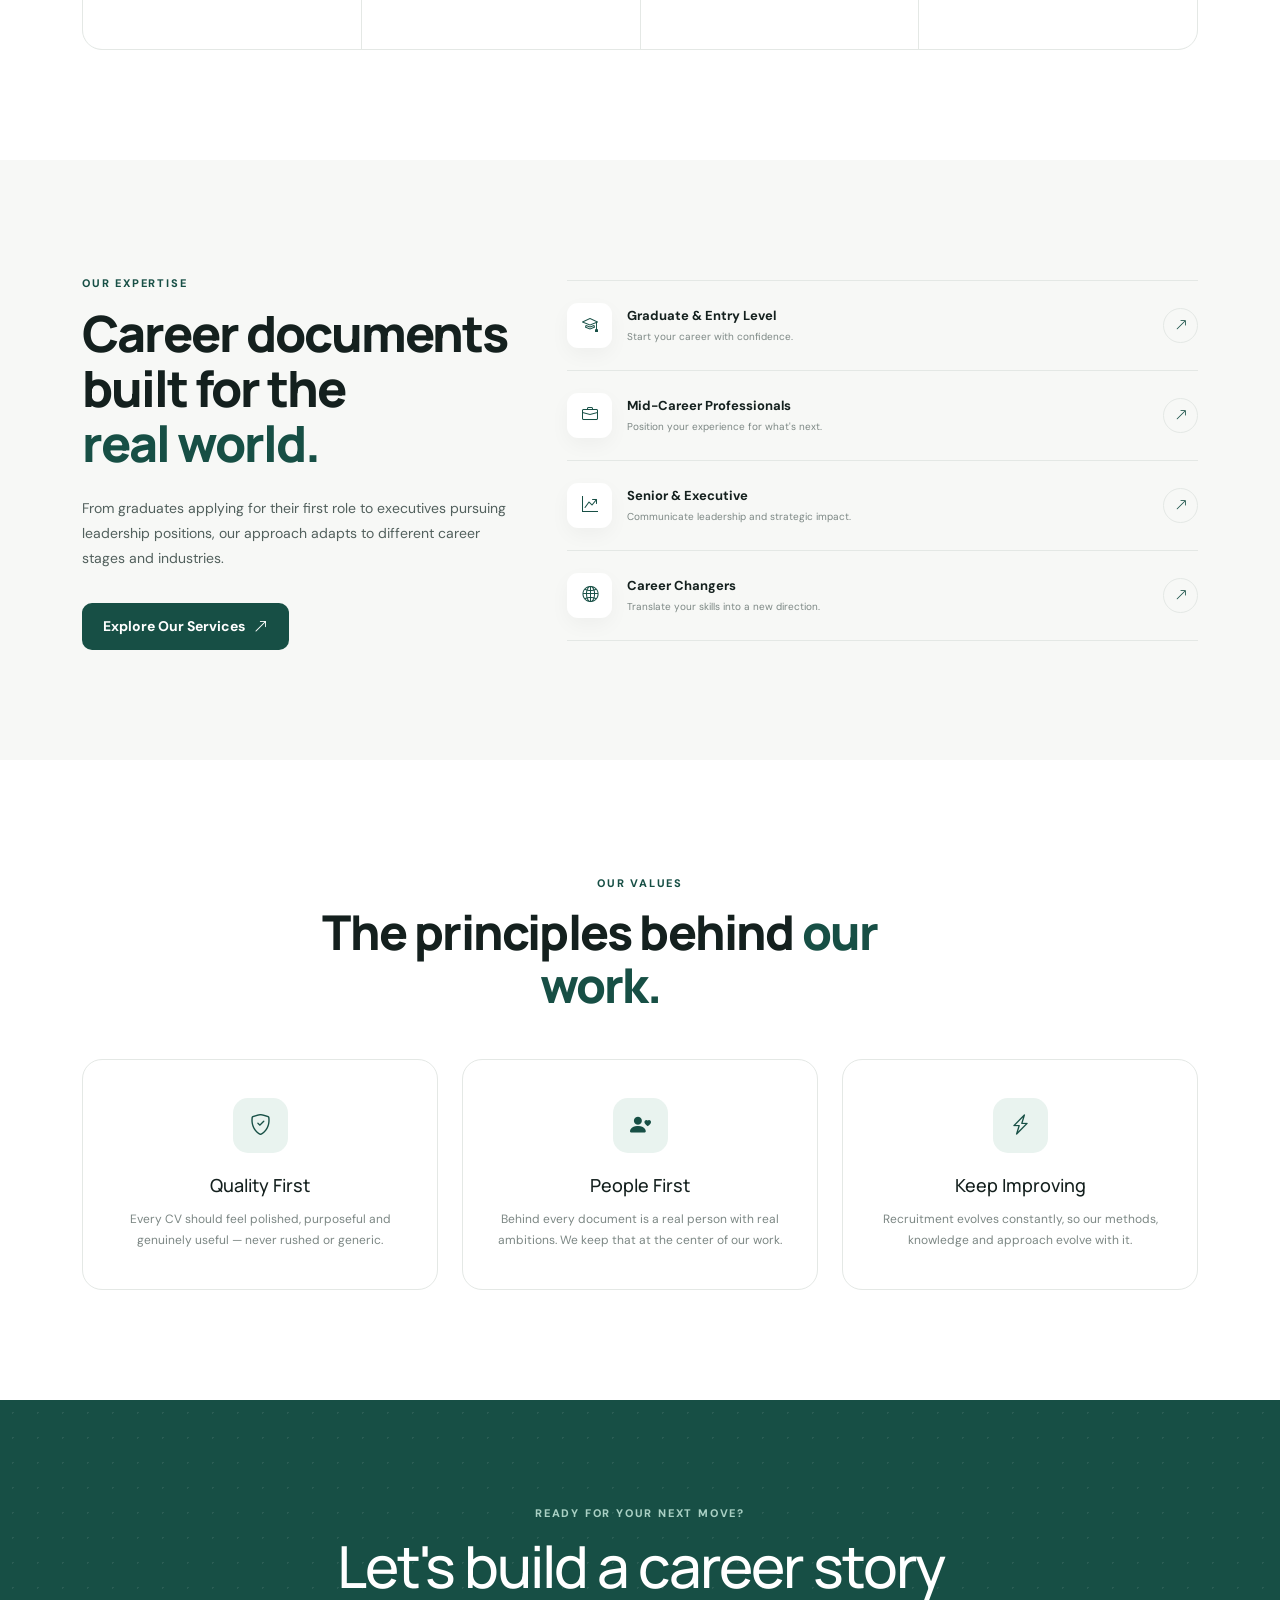
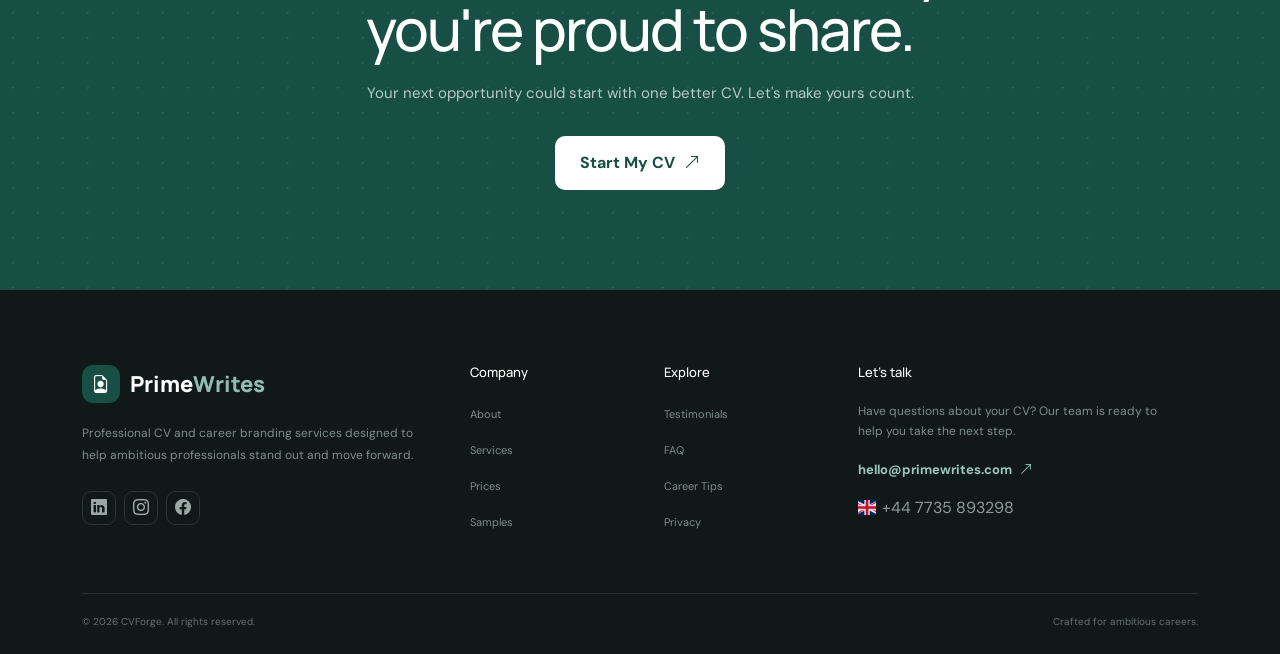
==== commit 3cde4242: "complete" ====
--- a/about.html
+++ b/about.html
@@ -1152,11 +1152,17 @@
                     class="footer-email"
                 >
 
-                    hello@cvforge.com
+                    hello@primewrites.com
 
                     <i class="bi bi-arrow-up-right"></i>
 
                 </a>
+
+                
+                <div class="phone-number">
+                    <img src="./assets/english.png" alt="UK Flag">
+                    <p>+44 7735 893298</p>
+                </div>
 
             </div>
 
--- a/css/style.css
+++ b/css/style.css
@@ -908,7 +908,7 @@
     border-radius: 50%;
 
     top: 0;
-    right: 15px;
+    right: 20px;
 
     opacity: 0.25;
 }
@@ -1510,6 +1510,25 @@
 
     font-size: 10px;
     color: #65716e;
+}
+
+
+.phone-number {
+    display: flex;
+    align-items: center;
+    gap:6px;
+    margin-top: 15px;
+}
+
+.phone-number img {
+    width: 18px;
+    height: 15px;
+    object-fit: cover;
+    display: block;
+}
+
+.phone-number p {
+    margin: 0;
 }
 
 
